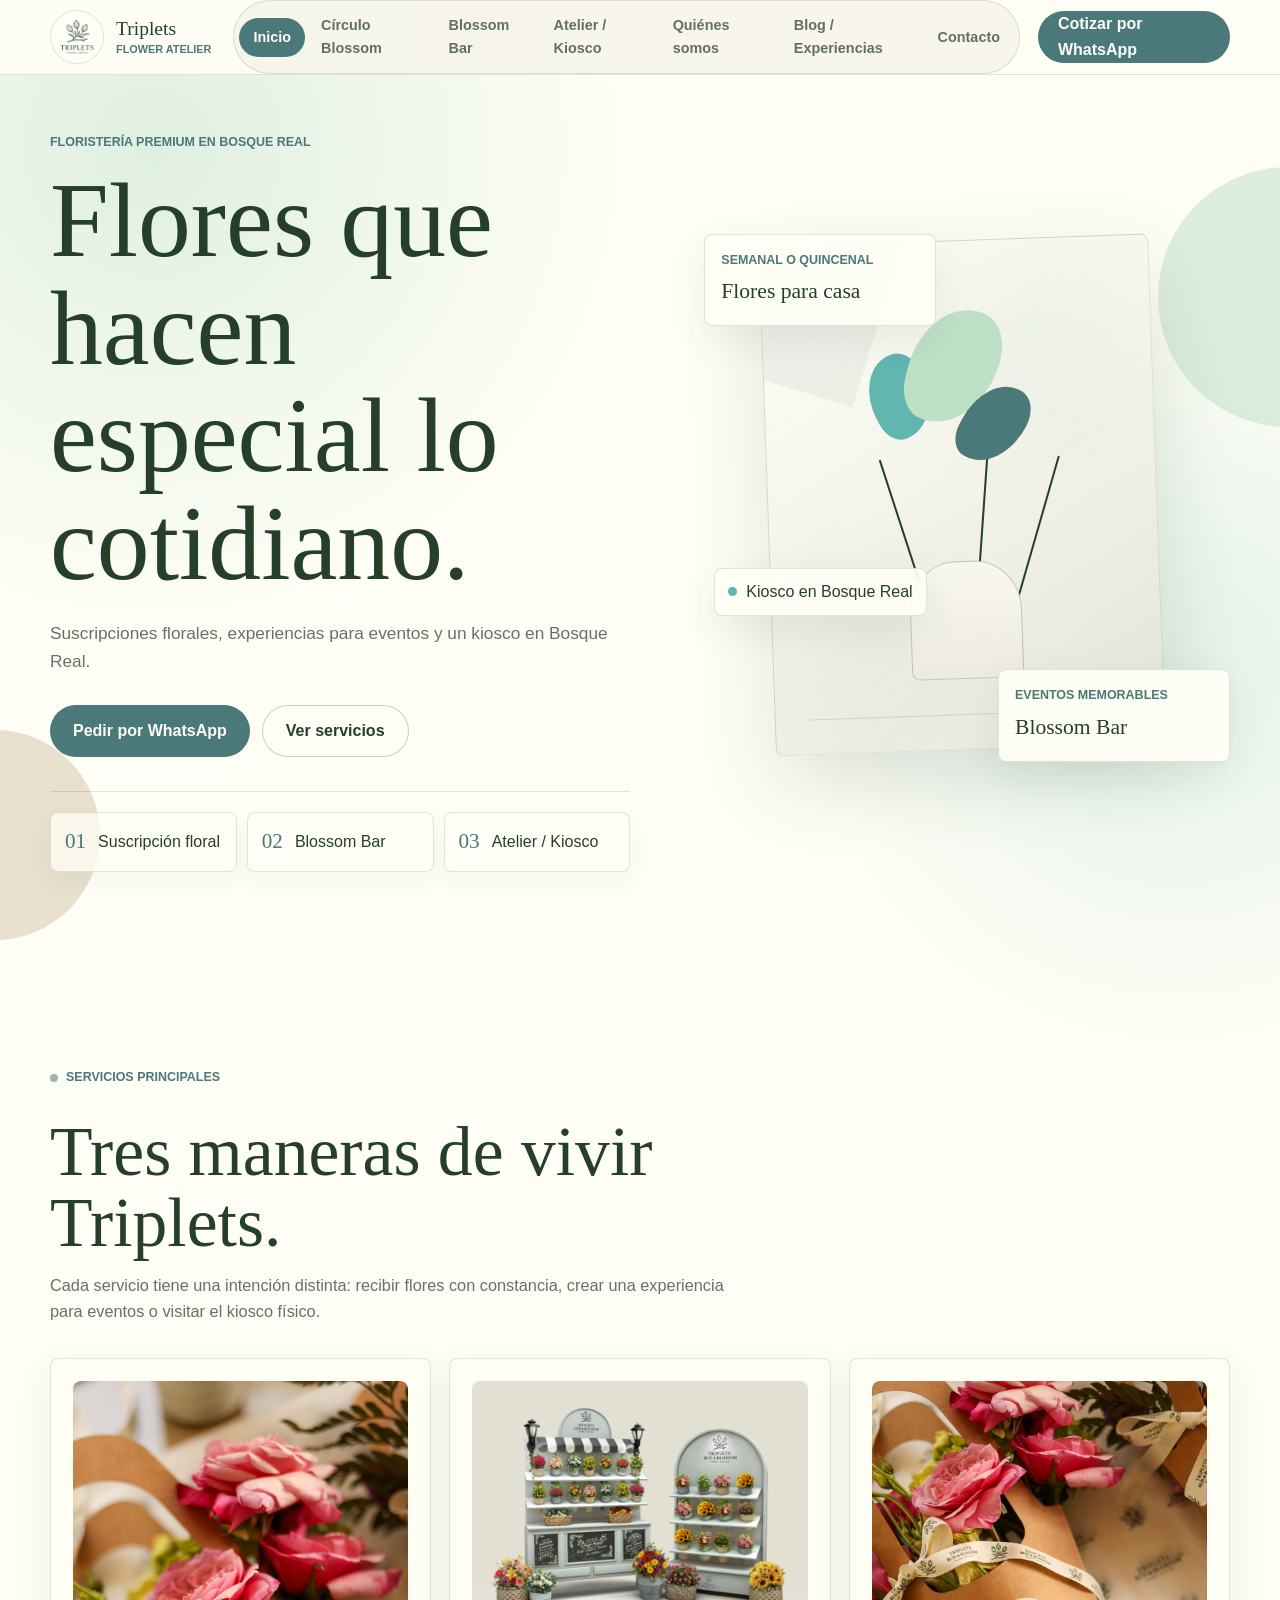
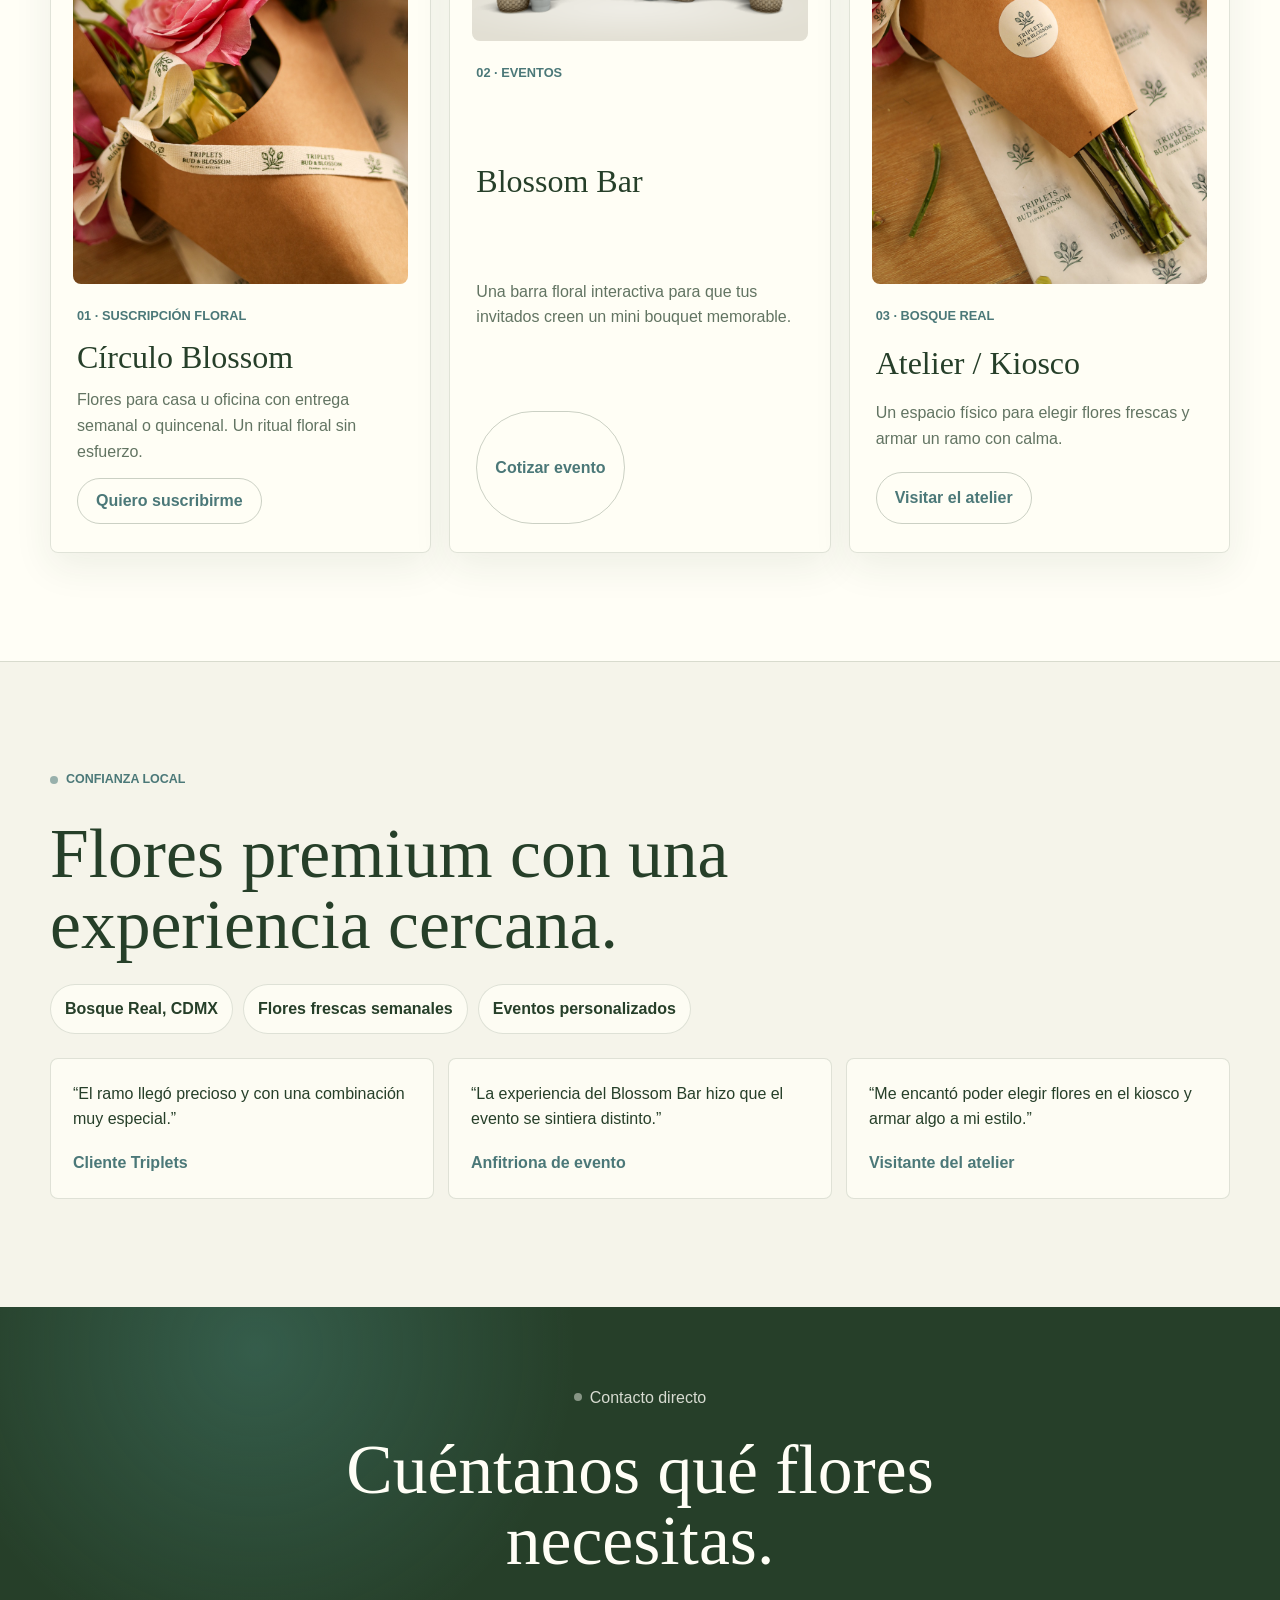
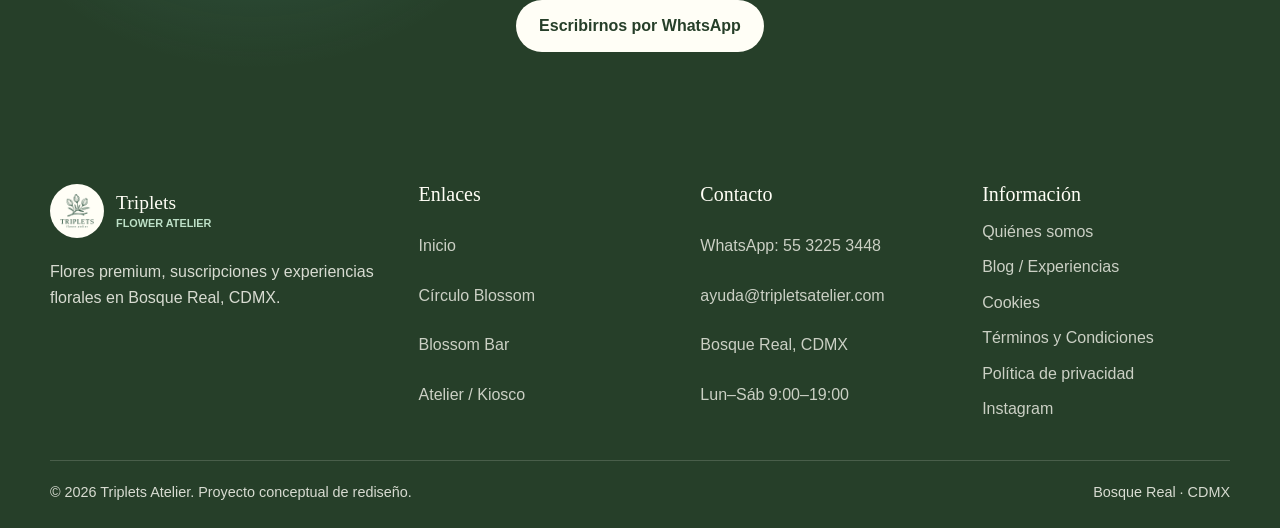
==== index.html @ 63d25a5e "feature/ navbar y servicios" ====
<!DOCTYPE html>
<html lang="es-MX">
<head>
  <meta charset="UTF-8" />
  <meta name="viewport" content="width=device-width, initial-scale=1.0" />
  <meta name="description" content="Triplets Atelier, florería premium en Bosque Real con suscripciones, eventos y kiosco floral." />
  <title>Triplets Atelier | Flores premium en Bosque Real</title>

  <link rel="stylesheet" href="css/styles.css" />
</head>
<body>
  <header class="site-header" data-header>
    <nav class="navbar container" aria-label="Navegación principal">
      <a href="./index.html#inicio" class="brand" aria-label="Inicio Triplets Atelier">
        <span class="brand-logo-wrap">
          <img src="images/LOGO-D.png" alt="Triplets Atelier" class="brand-logo" />
        </span>
        <span class="brand-copy">
          <strong>Triplets</strong>
          <span>Flower Atelier</span>
        </span>
      </a>

      <button class="menu-toggle" id="menuToggle" type="button" aria-label="Abrir menú" aria-expanded="false" aria-controls="navPanel">
        <span></span>
        <span></span>
      </button>

      <div class="nav-panel" id="navPanel">
        <ul class="nav-links">
          <li><a class="active" aria-current="page" href="./index.html#inicio">Inicio</a></li>
          <li><a href="./circulo-blossom.html">Círculo Blossom</a></li>
          <li><a href="./blossom-bar.html">Blossom Bar</a></li>
          <li><a href="./atelier-kiosco.html">Atelier / Kiosco</a></li>
          <li><a href="./quienes-somos.html">Quiénes somos</a></li>
          <li><a href="./blog.html">Blog / Experiencias</a></li>
          <li><a href="./index.html#contacto">Contacto</a></li>
        </ul>

        <a class="nav-cta" href="https://wa.me/525532253448" target="_blank" rel="noopener">
          Cotizar por WhatsApp
        </a>
      </div>
    </nav>
  </header>

  <main id="inicio">
    <section class="hero" aria-labelledby="hero-title">
      <div class="container hero-grid">
        <div class="hero-copy">
          <p class="eyebrow">Floristería premium en Bosque Real</p>
          <h1 id="hero-title">Flores que hacen especial lo cotidiano.</h1>
          <p class="hero-text">
            Suscripciones florales, experiencias para eventos y un kiosco en Bosque Real.
          </p>

          <div class="hero-actions" aria-label="Acciones principales">
            <a href="https://wa.me/525532253448?text=Hola%20Triplets%2C%20quiero%20cotizar" class="btn btn-primary" target="_blank" rel="noopener">
              Pedir por WhatsApp
            </a>
            <a href="#servicios" class="btn btn-secondary">Ver servicios</a>
          </div>

          <div class="hero-summary" aria-label="Servicios destacados">
            <a href="./circulo-blossom.html">
              <span>01</span>
              Suscripción floral
            </a>
            <a href="./blossom-bar.html">
              <span>02</span>
              Blossom Bar
            </a>
            <a href="./atelier-kiosco.html">
              <span>03</span>
              Atelier / Kiosco
            </a>
          </div>
        </div>

        <div class="hero-visual" aria-label="Composición visual floral conceptual">
          <div class="hero-frame hero-frame-large">
            <span class="stem stem-one"></span>
            <span class="stem stem-two"></span>
            <span class="stem stem-three"></span>
            <span class="petal petal-one"></span>
            <span class="petal petal-two"></span>
            <span class="petal petal-three"></span>
            <span class="vase"></span>
          </div>

          <div class="hero-note hero-note-top">
            <span>Semanal o quincenal</span>
            <strong>Flores para casa</strong>
          </div>

          <div class="hero-note hero-note-bottom">
            <span>Eventos memorables</span>
            <strong>Blossom Bar</strong>
          </div>

          <div class="hero-badge">
            <span></span>
            Kiosco en Bosque Real
          </div>
        </div>
      </div>
    </section>

    <section class="section services index-services" id="servicios" aria-labelledby="services-title">
      <div class="container">
        <div class="section-heading">
          <p class="eyebrow section-label">Servicios principales</p>
          <h2 id="services-title">Tres maneras de vivir Triplets.</h2>
          <p>
            Cada servicio tiene una intención distinta: recibir flores con constancia, crear una experiencia para eventos o visitar el kiosco físico.
          </p>
        </div>

        <div class="service-grid">
          <article class="service-card service-detail-card">
            <div class="service-image with-photo" aria-hidden="true">
              <img src="images/WhatsApp-Image-2026-02-18-at-10.07.24-AM.jpeg" alt="" />
            </div>
            <div class="service-body">
              <span class="service-kicker">01 · Suscripción floral</span>
              <h3>Círculo Blossom</h3>
              <p>
                Flores para casa u oficina con entrega semanal o quincenal. Un ritual floral sin esfuerzo.
              </p>
              <a class="service-action" href="./circulo-blossom.html">Quiero suscribirme</a>
            </div>
          </article>

          <article class="service-card service-detail-card">
            <div class="service-image with-photo" aria-hidden="true">
              <img src="images/flower-bar.png" alt="" />
            </div>
            <div class="service-body">
              <span class="service-kicker">02 · Eventos</span>
              <h3>Blossom Bar</h3>
              <p>
                Una barra floral interactiva para que tus invitados creen un mini bouquet memorable.
              </p>
              <a class="service-action" href="./blossom-bar.html">Cotizar evento</a>
            </div>
          </article>

          <article class="service-card service-detail-card">
            <div class="service-image with-photo" aria-hidden="true">
              <img src="images/conos-20.jpg.jpeg" alt="" />
            </div>
            <div class="service-body">
              <span class="service-kicker">03 · Bosque Real</span>
              <h3>Atelier / Kiosco</h3>
              <p>
                Un espacio físico para elegir flores frescas y armar un ramo con calma.
              </p>
              <a class="service-action" href="./atelier-kiosco.html">Visitar el atelier</a>
            </div>
          </article>
        </div>
      </div>
    </section>

    <section class="section trust-block" aria-labelledby="trust-title">
      <div class="container">
        <div class="section-heading compact-heading">
          <p class="eyebrow section-label">Confianza local</p>
          <h2 id="trust-title">Flores premium con una experiencia cercana.</h2>
        </div>

        <div class="trust-pills chips" aria-label="Datos destacados">
          <span>Bosque Real, CDMX</span>
          <span>Flores frescas semanales</span>
          <span>Eventos personalizados</span>
        </div>

        <div class="testimonial-grid">
          <blockquote>
            “El ramo llegó precioso y con una combinación muy especial.”
            <cite>Cliente Triplets</cite>
          </blockquote>
          <blockquote>
            “La experiencia del Blossom Bar hizo que el evento se sintiera distinto.”
            <cite>Anfitriona de evento</cite>
          </blockquote>
          <blockquote>
            “Me encantó poder elegir flores en el kiosco y armar algo a mi estilo.”
            <cite>Visitante del atelier</cite>
          </blockquote>
        </div>
      </div>
    </section>

    <section class="final-cta" id="contacto" aria-labelledby="contact-title">
      <div class="container final-cta-inner">
        <p class="section-label inverse">Contacto directo</p>
        <h2 id="contact-title">Cuéntanos qué flores necesitas.</h2>
        <a class="btn btn-light" href="https://wa.me/525532253448" target="_blank" rel="noopener">
          Escribirnos por WhatsApp
        </a>
      </div>
    </section>
  </main>

  <footer class="site-footer">
    <div class="container footer-grid">
      <div class="footer-brand">
        <a href="./index.html#inicio" class="brand footer-logo" aria-label="Inicio Triplets Atelier">
          <span class="brand-logo-wrap">
            <img src="images/LOGO-D.png" alt="Triplets Atelier" class="brand-logo" />
          </span>
          <span class="brand-copy">
            <strong>Triplets</strong>
            <span>Flower Atelier</span>
          </span>
        </a>
        <p>Flores premium, suscripciones y experiencias florales en Bosque Real, CDMX.</p>
      </div>

      <div class="footer-column">
        <h3>Enlaces</h3>
        <a href="./index.html#inicio">Inicio</a>
        <a href="./circulo-blossom.html">Círculo Blossom</a>
        <a href="./blossom-bar.html">Blossom Bar</a>
        <a href="./atelier-kiosco.html">Atelier / Kiosco</a>
      </div>

      <div class="footer-column">
        <h3>Contacto</h3>
        <a href="https://wa.me/525532253448" target="_blank" rel="noopener">WhatsApp: 55 3225 3448</a>
        <a href="mailto:ayuda@tripletsatelier.com">ayuda@tripletsatelier.com</a>
        <span>Bosque Real, CDMX</span>
        <span>Lun–Sáb 9:00–19:00</span>
      </div>

      <div class="footer-column">
        <h3>Información</h3>
        <a href="./quienes-somos.html">Quiénes somos</a>
        <a href="./blog.html">Blog / Experiencias</a>
        <a href="#">Cookies</a>
        <a href="#">Términos y Condiciones</a>
        <a href="#">Política de privacidad</a>
        <a href="https://www.instagram.com/triplets___flowers/" target="_blank" rel="noopener">Instagram</a>
      </div>
    </div>

    <div class="container footer-bottom">
      <p>© 2026 Triplets Atelier. Proyecto conceptual de rediseño.</p>
      <p>Bosque Real · CDMX</p>
    </div>
  </footer>

  <script src="js/main.js"></script>
</body>
</html>
---- css/styles.css ----
/* ================================
   Triplets Atelier Redesign
   Home + brand palette
   ================================ */

:root {
  --color-deep-teal: #4b7878;
  --color-cream: #fffef6;
  --color-mint: #61b6b0;
  --color-forest: #263f29;
  --color-stone: #e2dfd3;
  --color-pale-green: #bde0c7;
  --color-sand: #dfd5bd;

  --color-white-soft: rgba(255, 254, 246, 0.88);
  --color-text-muted: rgba(38, 63, 41, 0.72);
  --color-border: rgba(38, 63, 41, 0.14);
  --color-border-strong: rgba(38, 63, 41, 0.24);

  --font-title: Georgia, "Times New Roman", serif;
  --font-body: Arial, Helvetica, sans-serif;

  --radius-card: 8px;
  --radius-soft: 26px;
  --shadow-small: 0 14px 38px rgba(38, 63, 41, 0.08);
  --shadow-large: 0 28px 80px rgba(38, 63, 41, 0.14);

  --container: 1180px;
  --section-padding: 82px 0;
  --header-height: 74px;
}

* {
  box-sizing: border-box;
  margin: 0;
  padding: 0;
}

html {
  scroll-behavior: smooth;
}

body {
  background:
    radial-gradient(circle at 12% 4%, rgba(189, 224, 199, 0.48), transparent 30rem),
    radial-gradient(circle at 92% 18%, rgba(97, 182, 176, 0.18), transparent 24rem),
    var(--color-cream);
  color: var(--color-forest);
  font-family: var(--font-body);
  line-height: 1.6;
  min-width: 320px;
}

body.nav-open {
  overflow: hidden;
}

a {
  color: inherit;
  text-decoration: none;
}

button,
input,
select,
textarea {
  font: inherit;
}

.container {
  margin: 0 auto;
  width: min(100% - 32px, var(--container));
}

.section {
  padding: var(--section-padding);
}

.eyebrow {
  color: var(--color-deep-teal);
  font-size: 0.78rem;
  font-weight: 800;
  margin-bottom: 14px;
  text-transform: uppercase;
}

h1,
h2,
h3 {
  color: var(--color-forest);
  font-family: var(--font-title);
  font-weight: 500;
  line-height: 1.02;
}

h1 {
  font-size: clamp(3rem, 11vw, 6.45rem);
  max-width: 820px;
}

h2 {
  font-size: clamp(2.1rem, 7vw, 4.35rem);
  max-width: 850px;
}

h3 {
  font-size: clamp(1.45rem, 4.6vw, 2rem);
}

/* Header */

.site-header {
  background: rgba(255, 254, 246, 0.9);
  border-bottom: 1px solid var(--color-border);
  backdrop-filter: blur(18px);
  position: sticky;
  top: 0;
  z-index: 40;
}

.site-header.is-scrolled {
  box-shadow: 0 12px 30px rgba(38, 63, 41, 0.08);
}

.navbar {
  align-items: center;
  display: grid;
  gap: 12px;
  grid-template-columns: 1fr auto auto;
  min-height: var(--header-height);
  position: relative;
}

.brand {
  align-items: center;
  display: inline-flex;
  gap: 12px;
  min-width: 0;
  position: relative;
  z-index: 45;
}

.brand-mark {
  align-items: center;
  background: var(--color-forest);
  border-radius: 50%;
  color: var(--color-cream);
  display: inline-flex;
  flex: 0 0 auto;
  font-family: var(--font-title);
  font-size: 0.88rem;
  height: 42px;
  justify-content: center;
  width: 42px;
}

.brand-copy {
  display: grid;
  line-height: 1;
}

.brand-copy strong {
  font-family: var(--font-title);
  font-size: 1.22rem;
  font-weight: 500;
}

.brand-copy span {
  color: var(--color-deep-teal);
  font-size: 0.68rem;
  font-weight: 800;
  margin-top: 5px;
  text-transform: uppercase;
}

.nav-location {
  background: rgba(226, 223, 211, 0.45);
  border: 1px solid var(--color-border);
  border-radius: 999px;
  color: var(--color-forest);
  display: none;
  font-size: 0.84rem;
  font-weight: 800;
  padding: 8px 12px;
}

.menu-toggle {
  align-items: center;
  background: var(--color-cream);
  border: 1px solid var(--color-border-strong);
  border-radius: 999px;
  cursor: pointer;
  display: inline-flex;
  flex-direction: column;
  gap: 5px;
  height: 42px;
  justify-content: center;
  position: relative;
  width: 42px;
  z-index: 45;
}

.menu-toggle span {
  background: var(--color-forest);
  display: block;
  height: 2px;
  transition: transform 180ms ease;
  width: 17px;
}

.menu-toggle[aria-expanded="true"] span:first-child {
  transform: translateY(3.5px) rotate(45deg);
}

.menu-toggle[aria-expanded="true"] span:last-child {
  transform: translateY(-3.5px) rotate(-45deg);
}

.nav-panel {
  background: rgba(255, 254, 246, 0.98);
  border: 1px solid var(--color-border);
  box-shadow: var(--shadow-large);
  display: grid;
  gap: 18px;
  left: 16px;
  opacity: 0;
  padding: 24px;
  pointer-events: none;
  position: fixed;
  right: 16px;
  top: calc(var(--header-height) + 12px);
  transform: translateY(-10px);
  transition: opacity 180ms ease, transform 180ms ease;
}

.nav-panel.is-open {
  opacity: 1;
  pointer-events: auto;
  transform: translateY(0);
}

.nav-links {
  display: grid;
  gap: 4px;
  list-style: none;
}

.nav-links a,
.nav-dropdown-toggle {
  border-radius: var(--radius-card);
  background: transparent;
  border: 0;
  color: var(--color-text-muted);
  display: block;
  cursor: pointer;
  font-weight: 800;
  padding: 11px 0;
  text-align: left;
  transition: background 180ms ease, color 180ms ease, padding 180ms ease;
  width: 100%;
}

.nav-links a:hover,
.nav-dropdown-toggle:hover,
.has-dropdown.is-dropdown-open .nav-dropdown-toggle {
  background: rgba(189, 224, 199, 0.4);
  color: var(--color-forest);
  padding-left: 10px;
}

.has-dropdown {
  position: relative;
}

.dropdown-menu {
  display: grid;
  gap: 4px;
  list-style: none;
  max-height: 0;
  overflow: hidden;
  padding-left: 12px;
  transition: max-height 180ms ease, margin 180ms ease;
  visibility: hidden;
}

.has-dropdown.is-dropdown-open .dropdown-menu {
  margin-top: 6px;
  max-height: 240px;
  visibility: visible;
}

.dropdown-menu a {
  font-size: 0.94rem;
  padding: 9px 0 9px 12px;
}

.nav-cta {
  align-items: center;
  background: var(--color-deep-teal);
  border-radius: 999px;
  color: var(--color-cream);
  display: inline-flex;
  font-weight: 800;
  justify-content: center;
  min-height: 46px;
  padding: 0 20px;
  transition: background 180ms ease, transform 180ms ease;
}

.nav-cta:hover {
  background: var(--color-forest);
  transform: translateY(-1px);
}

/* Buttons */

.btn {
  align-items: center;
  border-radius: 999px;
  display: inline-flex;
  font-weight: 800;
  justify-content: center;
  min-height: 52px;
  padding: 0 23px;
  transition: background 180ms ease, border-color 180ms ease, color 180ms ease, transform 180ms ease;
}

.btn:hover {
  transform: translateY(-2px);
}

.btn-primary {
  background: var(--color-deep-teal);
  color: var(--color-cream);
}

.btn-primary:hover {
  background: var(--color-forest);
}

.btn-secondary {
  background: rgba(255, 254, 246, 0.68);
  border: 1px solid var(--color-border-strong);
  color: var(--color-forest);
}

.btn-secondary:hover {
  border-color: var(--color-deep-teal);
}

.btn-light {
  background: var(--color-cream);
  color: var(--color-forest);
}

.btn-light:hover {
  background: var(--color-pale-green);
}

/* Hero */

.hero {
  min-height: calc(100vh - var(--header-height));
  overflow: hidden;
  padding: 42px 0 66px;
  position: relative;
}

.hero::before,
.hero::after {
  border-radius: 50%;
  content: "";
  pointer-events: none;
  position: absolute;
  z-index: -1;
}

.hero::before {
  background: rgba(189, 224, 199, 0.5);
  height: 260px;
  right: -138px;
  top: 92px;
  width: 260px;
}

.hero::after {
  background: rgba(223, 213, 189, 0.7);
  bottom: 20px;
  height: 210px;
  left: -110px;
  width: 210px;
}

.hero-grid {
  align-items: center;
  display: grid;
  gap: 42px;
}

.hero-copy {
  max-width: 820px;
}

.hero-text {
  color: var(--color-text-muted);
  font-size: 1.08rem;
  margin-top: 22px;
  max-width: 650px;
}

.hero-actions {
  display: flex;
  flex-wrap: wrap;
  gap: 12px;
  margin-top: 30px;
}

.hero-summary {
  border-top: 1px solid var(--color-border);
  display: grid;
  gap: 10px;
  margin-top: 34px;
  padding-top: 20px;
}

.hero-summary a {
  align-items: center;
  background: rgba(255, 254, 246, 0.74);
  border: 1px solid var(--color-border);
  border-radius: var(--radius-card);
  box-shadow: 0 10px 24px rgba(38, 63, 41, 0.04);
  color: var(--color-forest);
  display: flex;
  gap: 12px;
  min-height: 58px;
  padding: 12px 14px;
  transition: border-color 180ms ease, transform 180ms ease;
}

.hero-summary a:hover {
  border-color: var(--color-deep-teal);
  transform: translateY(-2px);
}

.hero-summary span {
  color: var(--color-deep-teal);
  font-family: var(--font-title);
  font-size: 1.32rem;
}

.hero-visual {
  min-height: 520px;
  position: relative;
}

.hero-frame {
  background:
    linear-gradient(150deg, rgba(255, 254, 246, 0.85), rgba(226, 223, 211, 0.72)),
    radial-gradient(circle at 68% 18%, rgba(97, 182, 176, 0.38), transparent 34%),
    radial-gradient(circle at 24% 78%, rgba(189, 224, 199, 0.64), transparent 30%);
  border: 1px solid var(--color-border);
  border-radius: var(--radius-card);
  box-shadow: var(--shadow-large);
  height: 430px;
  left: 50%;
  overflow: hidden;
  position: absolute;
  top: 36px;
  transform: translateX(-50%) rotate(-2deg);
  width: min(82vw, 330px);
}

.hero-frame::before {
  background: rgba(75, 120, 120, 0.08);
  content: "";
  height: 180px;
  left: -58px;
  position: absolute;
  top: -42px;
  transform: rotate(19deg);
  width: 180px;
}

.hero-frame::after {
  background: var(--color-border);
  bottom: 34px;
  content: "";
  height: 1px;
  left: 34px;
  position: absolute;
  right: 34px;
}

.stem {
  background: var(--color-forest);
  bottom: 86px;
  height: 214px;
  position: absolute;
  transform-origin: bottom;
  width: 2px;
}

.stem-one {
  left: 44%;
  transform: rotate(-16deg);
}

.stem-two {
  left: 51%;
  transform: rotate(6deg);
}

.stem-three {
  left: 58%;
  transform: rotate(18deg);
}

.petal {
  border-radius: 64% 36% 68% 32%;
  position: absolute;
}

.petal-one {
  background: var(--color-mint);
  height: 82px;
  left: 104px;
  top: 112px;
  transform: rotate(-26deg);
  width: 62px;
}

.petal-two {
  background: var(--color-pale-green);
  height: 118px;
  left: 146px;
  top: 66px;
  transform: rotate(16deg);
  width: 88px;
}

.petal-three {
  background: var(--color-deep-teal);
  height: 84px;
  left: 198px;
  top: 142px;
  transform: rotate(30deg);
  width: 60px;
}

.vase {
  background:
    linear-gradient(180deg, rgba(255, 254, 246, 0.78), rgba(255, 254, 246, 0.38)),
    var(--color-stone);
  border: 1px solid var(--color-border-strong);
  border-radius: 42% 42% 8px 8px;
  bottom: 70px;
  height: 118px;
  left: 50%;
  position: absolute;
  transform: translateX(-50%);
  width: 112px;
}

.hero-note,
.hero-badge {
  background: rgba(255, 254, 246, 0.93);
  border: 1px solid var(--color-border);
  border-radius: var(--radius-card);
  box-shadow: var(--shadow-small);
  position: absolute;
}

.hero-note {
  display: grid;
  gap: 4px;
  padding: 16px;
  width: min(74vw, 232px);
}

.hero-note span {
  color: var(--color-deep-teal);
  font-size: 0.78rem;
  font-weight: 800;
  text-transform: uppercase;
}

.hero-note strong {
  color: var(--color-forest);
  font-family: var(--font-title);
  font-size: 1.35rem;
  font-weight: 500;
}

.hero-note-top {
  left: 0;
  top: 0;
}

.hero-note-bottom {
  bottom: 22px;
  right: 2px;
}

.hero-badge {
  align-items: center;
  bottom: 142px;
  display: inline-flex;
  gap: 9px;
  left: 18px;
  padding: 10px 13px;
}

.hero-badge span {
  background: var(--color-mint);
  border-radius: 50%;
  height: 9px;
  width: 9px;
}

/* Shared sections */

.section-heading {
  display: grid;
  gap: 14px;
  margin-bottom: 34px;
  max-width: 840px;
}

.section-heading p:not(.eyebrow),
.atelier-copy p,
.experiences-copy p,
.contact-copy p {
  color: var(--color-text-muted);
  font-size: 1.02rem;
  max-width: 680px;
}

/* Services */

.service-grid {
  display: grid;
  gap: 18px;
}

.service-card {
  background: rgba(255, 254, 246, 0.82);
  border: 1px solid var(--color-border);
  border-radius: var(--radius-card);
  box-shadow: var(--shadow-small);
  display: grid;
  overflow: hidden;
  padding: 16px;
  transition: border-color 180ms ease, box-shadow 180ms ease, transform 180ms ease;
}

.service-card:hover {
  border-color: rgba(75, 120, 120, 0.44);
  box-shadow: var(--shadow-large);
  transform: translateY(-4px);
}

.service-image {
  background: var(--color-stone);
  border-radius: var(--radius-card);
  min-height: 210px;
  overflow: hidden;
  position: relative;
}

.service-image::before {
  border: 1px solid rgba(255, 254, 246, 0.58);
  border-radius: 50%;
  content: "";
  height: 160px;
  position: absolute;
  right: -44px;
  top: -48px;
  width: 160px;
}

.service-image::after {
  background: rgba(38, 63, 41, 0.12);
  bottom: 28px;
  content: "";
  height: 1px;
  left: 28px;
  position: absolute;
  right: 28px;
}

.service-image span {
  border-radius: 50%;
  position: absolute;
}

.service-image-subscription {
  background:
    linear-gradient(135deg, rgba(189, 224, 199, 0.86), rgba(255, 254, 246, 0.28)),
    var(--color-pale-green);
}

.service-image-subscription span:nth-child(1) {
  background: var(--color-deep-teal);
  height: 94px;
  left: 34px;
  top: 42px;
  width: 94px;
}

.service-image-subscription span:nth-child(2) {
  background: var(--color-mint);
  height: 66px;
  left: 110px;
  top: 92px;
  width: 66px;
}

.service-image-subscription span:nth-child(3) {
  background: rgba(255, 254, 246, 0.78);
  border-radius: 44% 44% 8px 8px;
  height: 126px;
  right: 38px;
  top: 42px;
  width: 86px;
}

.service-image-event {
  background:
    linear-gradient(145deg, rgba(75, 120, 120, 0.92), rgba(97, 182, 176, 0.52)),
    var(--color-deep-teal);
}

.service-image-event span:nth-child(1) {
  background: var(--color-pale-green);
  height: 82px;
  left: 30px;
  top: 40px;
  width: 82px;
}

.service-image-event span:nth-child(2) {
  background: rgba(255, 254, 246, 0.76);
  height: 48px;
  left: 122px;
  top: 80px;
  width: 48px;
}

.service-image-event span:nth-child(3) {
  background: var(--color-sand);
  height: 104px;
  right: 38px;
  top: 58px;
  width: 104px;
}

.service-image-atelier {
  background:
    linear-gradient(135deg, rgba(223, 213, 189, 0.9), rgba(226, 223, 211, 0.66)),
    var(--color-sand);
}

.service-image-atelier span:nth-child(1) {
  background: rgba(255, 254, 246, 0.78);
  border-radius: 44% 44% 8px 8px;
  height: 100px;
  left: 34px;
  top: 46px;
  width: 68px;
}

.service-image-atelier span:nth-child(2) {
  background: var(--color-deep-teal);
  height: 96px;
  left: 114px;
  top: 72px;
  width: 96px;
}

.service-image-atelier span:nth-child(3) {
  background: var(--color-mint);
  height: 58px;
  right: 34px;
  top: 44px;
  width: 58px;
}

.service-body {
  display: grid;
  gap: 14px;
  padding: 22px 4px 6px;
}

.service-kicker {
  color: var(--color-deep-teal);
  font-size: 0.8rem;
  font-weight: 800;
  text-transform: uppercase;
}

.service-body p {
  color: var(--color-text-muted);
}

.service-body a {
  color: var(--color-deep-teal);
  font-weight: 900;
}

.service-action {
  align-items: center;
  border: 1px solid var(--color-border-strong);
  border-radius: 999px;
  display: inline-flex;
  justify-content: center;
  min-height: 46px;
  padding: 0 18px;
  width: fit-content;
}

.service-action:hover {
  background: var(--color-deep-teal);
  color: var(--color-cream);
}

/* Trust + final CTA */

.trust-block {
  background: rgba(226, 223, 211, 0.36);
  border-top: 1px solid var(--color-border);
}

.compact-heading {
  margin-bottom: 24px;
}

.trust-pills {
  display: flex;
  flex-wrap: wrap;
  gap: 10px;
  margin-bottom: 24px;
}

.trust-pills span {
  background: rgba(255, 254, 246, 0.82);
  border: 1px solid var(--color-border);
  border-radius: 999px;
  color: var(--color-forest);
  font-weight: 800;
  padding: 10px 14px;
}

.testimonial-grid {
  display: grid;
  gap: 14px;
}

.testimonial-grid blockquote {
  background: rgba(255, 254, 246, 0.8);
  border: 1px solid var(--color-border);
  border-radius: var(--radius-card);
  color: var(--color-forest);
  display: grid;
  gap: 18px;
  margin: 0;
  padding: 22px;
}

.testimonial-grid cite {
  color: var(--color-deep-teal);
  font-style: normal;
  font-weight: 900;
}

.final-cta {
  background:
    radial-gradient(circle at 20% 10%, rgba(97, 182, 176, 0.25), transparent 20rem),
    var(--color-forest);
  color: var(--color-cream);
  padding: 78px 0;
  text-align: center;
}

.final-cta h2 {
  color: var(--color-cream);
}

.final-cta-inner {
  align-items: center;
  display: grid;
  gap: 24px;
  justify-items: center;
}

/* How it works */

.how-it-works {
  background: rgba(226, 223, 211, 0.38);
  border-bottom: 1px solid var(--color-border);
  border-top: 1px solid var(--color-border);
}

.process-grid {
  display: grid;
  gap: 34px;
}

.process-steps {
  display: grid;
  gap: 14px;
}

.process-step {
  background: rgba(255, 254, 246, 0.74);
  border: 1px solid var(--color-border);
  border-radius: var(--radius-card);
  padding: 20px;
}

.process-step span {
  color: var(--color-deep-teal);
  display: block;
  font-family: var(--font-title);
  font-size: 1.35rem;
  margin-bottom: 18px;
}

.process-step h3 {
  font-size: 1.45rem;
}

.process-step p {
  color: var(--color-text-muted);
  margin-top: 8px;
}

/* Atelier */

.atelier-grid,
.experiences-grid,
.contact-grid {
  display: grid;
  gap: 32px;
}

.atelier-visual {
  background:
    linear-gradient(145deg, rgba(38, 63, 41, 0.96), rgba(75, 120, 120, 0.82)),
    var(--color-forest);
  border-radius: var(--radius-card);
  box-shadow: var(--shadow-large);
  min-height: 310px;
  overflow: hidden;
  position: relative;
}

.atelier-visual::before,
.atelier-visual::after {
  background: rgba(255, 254, 246, 0.14);
  content: "";
  position: absolute;
}

.atelier-visual::before {
  height: 140%;
  left: 24%;
  top: -20%;
  transform: rotate(18deg);
  width: 1px;
}

.atelier-visual::after {
  bottom: 34px;
  height: 1px;
  left: 34px;
  right: 34px;
}

.atelier-shape {
  border-radius: 50%;
  position: absolute;
}

.atelier-shape-one {
  background: var(--color-pale-green);
  height: 150px;
  left: 38px;
  top: 48px;
  width: 150px;
}

.atelier-shape-two {
  background: rgba(255, 254, 246, 0.82);
  bottom: 42px;
  height: 94px;
  right: 44px;
  width: 94px;
}

.atelier-line {
  background: var(--color-mint);
  border-radius: 999px;
  bottom: 98px;
  display: block;
  height: 10px;
  left: 42px;
  position: absolute;
  width: 44%;
}

.atelier-copy,
.experiences-copy,
.contact-copy {
  display: grid;
  gap: 16px;
}

.atelier-meta {
  display: flex;
  flex-wrap: wrap;
  gap: 10px;
  margin-top: 8px;
}

.atelier-meta span {
  background: rgba(226, 223, 211, 0.46);
  border: 1px solid var(--color-border);
  border-radius: 999px;
  color: var(--color-forest);
  font-size: 0.9rem;
  font-weight: 800;
  padding: 9px 12px;
}

/* Experiences */

.experiences {
  background: linear-gradient(135deg, rgba(189, 224, 199, 0.34), rgba(223, 213, 189, 0.34));
}

.experience-cards {
  display: grid;
  gap: 14px;
}

.experience-cards article {
  background: rgba(255, 254, 246, 0.76);
  border: 1px solid var(--color-border);
  border-radius: var(--radius-card);
  padding: 20px;
}

.experience-cards span {
  color: var(--color-deep-teal);
  display: block;
  font-family: var(--font-title);
  font-size: 1.35rem;
  margin-bottom: 8px;
}

.experience-cards p {
  color: var(--color-text-muted);
}

/* Contact */

.contact {
  padding-top: 52px;
}

.contact-form {
  background: rgba(255, 254, 246, 0.9);
  border: 1px solid var(--color-border);
  border-radius: var(--radius-card);
  box-shadow: var(--shadow-small);
  display: grid;
  gap: 12px;
  padding: 20px;
}

.contact-form label {
  color: var(--color-forest);
  font-weight: 900;
}

.contact-form input,
.contact-form select,
.contact-form textarea {
  background: var(--color-cream);
  border: 1px solid var(--color-border);
  border-radius: var(--radius-card);
  color: var(--color-forest);
  padding: 14px 15px;
  width: 100%;
}

.contact-form input:focus,
.contact-form select:focus,
.contact-form textarea:focus {
  border-color: var(--color-deep-teal);
  outline: 3px solid rgba(97, 182, 176, 0.24);
}

.contact-form textarea {
  resize: vertical;
}

/* Service pages */

.service-page .page-hero {
  overflow: hidden;
  padding: 62px 0 80px;
}

.page-hero-grid {
  align-items: center;
  display: grid;
  gap: 34px;
}

.page-hero-copy {
  display: grid;
  gap: 22px;
  max-width: 720px;
}

.page-visual-card {
  background: rgba(255, 254, 246, 0.76);
  border: 1px solid var(--color-border);
  border-radius: var(--radius-card);
  box-shadow: var(--shadow-large);
  padding: 16px;
}

.service-hero-visual {
  min-height: 340px;
}

.split-section,
.location-grid {
  display: grid;
  gap: 28px;
}

.content-panel,
.location-card,
.option-card {
  background: rgba(255, 254, 246, 0.8);
  border: 1px solid var(--color-border);
  border-radius: var(--radius-card);
  box-shadow: var(--shadow-small);
  padding: 22px;
}

.content-panel p,
.location-card p,
.option-card p {
  color: var(--color-text-muted);
}

.feature-list {
  color: var(--color-forest);
  display: grid;
  gap: 12px;
  list-style: none;
  margin-top: 18px;
}

.feature-list li {
  align-items: center;
  display: flex;
  gap: 10px;
}

.feature-list li::before {
  background: var(--color-mint);
  border-radius: 50%;
  content: "";
  flex: 0 0 auto;
  height: 9px;
  width: 9px;
}

.feature-list-large {
  margin-top: 0;
}

.option-grid {
  display: grid;
  gap: 16px;
}

.option-card {
  display: grid;
  gap: 12px;
}

.option-card span {
  color: var(--color-deep-teal);
  font-family: var(--font-title);
  font-size: 1.36rem;
}

.option-card strong {
  color: var(--color-forest);
}

.location-card {
  display: grid;
  gap: 16px;
}

.location-card .btn {
  width: fit-content;
}

/* Footer */

.site-footer {
  background: var(--color-forest);
  color: rgba(255, 254, 246, 0.82);
  padding: 54px 0 24px;
}

.footer-grid {
  display: grid;
  gap: 34px;
}

.footer-logo .brand-mark {
  background: var(--color-cream);
  color: var(--color-forest);
}

.footer-logo .brand-copy strong,
.footer-column h3 {
  color: var(--color-cream);
}

.footer-logo .brand-copy span {
  color: var(--color-pale-green);
}

.footer-brand p {
  margin-top: 18px;
  max-width: 340px;
}

.footer-column {
  display: grid;
  gap: 10px;
}

.footer-column h3 {
  font-family: var(--font-title);
  font-size: 1.25rem;
  font-weight: 500;
  margin-bottom: 4px;
}

.footer-column a,
.footer-column span {
  color: rgba(255, 254, 246, 0.76);
}

.footer-column a:hover {
  color: var(--color-pale-green);
}

.footer-bottom {
  border-top: 1px solid rgba(255, 254, 246, 0.16);
  display: flex;
  flex-wrap: wrap;
  font-size: 0.9rem;
  gap: 12px;
  justify-content: space-between;
  margin-top: 38px;
  padding-top: 20px;
}

@media (min-width: 700px) {
  .hero-summary {
    grid-template-columns: repeat(3, 1fr);
  }

  .service-grid {
    grid-template-columns: repeat(3, 1fr);
  }

  .service-card {
    grid-template-rows: auto 1fr;
  }

  .contact-form {
    padding: 28px;
  }

  .footer-grid {
    grid-template-columns: 1.35fr repeat(3, 1fr);
  }

  .testimonial-grid,
  .option-grid {
    grid-template-columns: repeat(3, 1fr);
  }

  .two-options {
    grid-template-columns: repeat(2, minmax(0, 1fr));
  }
}

@media (min-width: 980px) {
  :root {
    --section-padding: 108px 0;
  }

  .navbar {
    display: flex;
    gap: 22px;
    justify-content: space-between;
  }

  .menu-toggle {
    display: none;
  }

  .nav-panel {
    align-items: center;
    background: transparent;
    border: 0;
    box-shadow: none;
    display: flex;
    flex: 1;
    gap: 18px;
    justify-content: flex-end;
    opacity: 1;
    padding: 0;
    pointer-events: auto;
    position: static;
    transform: none;
  }

  .nav-links {
    background: rgba(226, 223, 211, 0.28);
    border: 1px solid var(--color-border);
    border-radius: 999px;
    display: flex;
    gap: 2px;
    padding: 5px;
  }

  .nav-links a,
  .nav-dropdown-toggle {
    border-radius: 999px;
    font-size: 0.9rem;
    padding: 8px 12px;
  }

  .nav-links a:hover,
  .nav-dropdown-toggle:hover,
  .has-dropdown.is-dropdown-open .nav-dropdown-toggle {
    padding-left: 12px;
  }

  .dropdown-menu {
    background: rgba(255, 254, 246, 0.98);
    border: 1px solid var(--color-border);
    border-radius: var(--radius-card);
    box-shadow: var(--shadow-large);
    left: 0;
    max-height: none;
    min-width: 220px;
    opacity: 0;
    overflow: visible;
    padding: 8px;
    pointer-events: none;
    position: absolute;
    top: calc(100% + 12px);
    transform: translateY(-6px);
    transition: opacity 180ms ease, transform 180ms ease;
    visibility: hidden;
    z-index: 60;
  }

  .has-dropdown:hover .dropdown-menu,
  .has-dropdown:focus-within .dropdown-menu,
  .has-dropdown.is-dropdown-open .dropdown-menu {
    opacity: 1;
    pointer-events: auto;
    transform: translateY(0);
    visibility: visible;
  }

  .dropdown-menu a {
    border-radius: var(--radius-card);
    padding: 10px 12px;
    white-space: nowrap;
  }

  .dropdown-menu a:hover {
    padding-left: 12px;
  }

  .hero {
    padding: 58px 0 88px;
  }

  .hero-grid {
    grid-template-columns: minmax(0, 1.04fr) minmax(360px, 0.96fr);
    gap: 64px;
  }

  .hero-visual {
    min-height: 610px;
  }

  .hero-frame {
    height: 510px;
    top: 42px;
    width: 390px;
  }

  .hero-note-top {
    left: 10px;
    top: 36px;
  }

  .hero-note-bottom {
    bottom: 46px;
    right: 0;
  }

  .hero-badge {
    bottom: 192px;
    left: 20px;
  }

  .service-card {
    min-height: 560px;
  }

  .service-image {
    min-height: 250px;
  }

  .process-grid,
  .atelier-grid,
  .experiences-grid,
  .contact-grid {
    grid-template-columns: 0.92fr 1.08fr;
  }

  .process-steps {
    grid-template-columns: repeat(3, 1fr);
  }

  .process-step {
    min-height: 250px;
  }

  .atelier-grid {
    grid-template-columns: 0.95fr 1.05fr;
  }

  .atelier-visual {
    min-height: 440px;
  }

  .experience-cards {
    grid-template-columns: repeat(3, 1fr);
  }

  .page-hero-grid,
  .split-section,
  .location-grid {
    grid-template-columns: 0.9fr 1.1fr;
  }

  .service-page .page-hero {
    padding: 88px 0 108px;
  }

  .service-hero-visual {
    min-height: 460px;
  }
}

@media (min-width: 1180px) {
  h1 {
    font-size: 6.6rem;
  }

  .nav-links a {
    padding-inline: 14px;
  }
}

@media (max-width: 420px) {
  .brand-copy strong {
    font-size: 1.08rem;
  }

  .hero-actions .btn {
    width: 100%;
  }

  .hero-visual {
    min-height: 470px;
  }

  .hero-frame {
    height: 390px;
  }

  .hero-note {
    width: min(76vw, 210px);
  }
}

@media (prefers-reduced-motion: reduce) {
  *,
  *::before,
  *::after {
    scroll-behavior: auto !important;
    transition: none !important;
  }
}

/* Premium visual refinement */

.brand-logo-wrap {
  align-items: center;
  background: var(--color-cream);
  border: 1px solid var(--color-border);
  border-radius: 50%;
  display: inline-flex;
  flex: 0 0 auto;
  height: 50px;
  justify-content: center;
  overflow: hidden;
  width: 50px;
}

.brand-logo {
  display: block;
  height: 86%;
  object-fit: contain;
  width: 86%;
}

.footer-logo .brand-logo-wrap {
  background: var(--color-cream);
  border-color: rgba(255, 254, 246, 0.2);
}

.nav-links a.active,
.nav-links a[aria-current="page"] {
  background: var(--color-deep-teal);
  color: var(--color-cream);
  padding-left: 12px;
}

.section-label {
  align-items: center;
  display: inline-flex;
  gap: 8px;
  width: fit-content;
}

.section-label::before {
  background: currentColor;
  border-radius: 999px;
  content: "";
  height: 8px;
  opacity: 0.55;
  width: 8px;
}

.section-label.inverse {
  color: rgba(255, 254, 246, 0.82);
  justify-self: center;
  margin-bottom: 0;
}

.visual-card,
.hero-media,
.pricing-media,
.image-tile,
.map-card {
  border-radius: var(--radius-card);
  overflow: hidden;
}

.hero-media,
.visual-card {
  background: rgba(255, 254, 246, 0.72);
  border: 1px solid var(--color-border);
  box-shadow: var(--shadow-large);
  min-height: 360px;
  position: relative;
}

.hero-media img,
.visual-card img,
.service-image.with-photo img,
.pricing-media img,
.image-tile img,
.owner-photo img {
  display: block;
  height: 100%;
  object-fit: cover;
  width: 100%;
}

.service-image.with-photo {
  background: var(--color-stone);
}

.service-image.with-photo::before,
.service-image.with-photo::after {
  display: none;
}

.service-image.with-photo img {
  min-height: 250px;
  transition: transform 360ms ease;
}

.service-detail-card:hover .service-image.with-photo img,
.service-card:hover .service-image.with-photo img {
  transform: scale(1.04);
}

.event-media::after {
  background: linear-gradient(180deg, rgba(38, 63, 41, 0), rgba(38, 63, 41, 0.62));
  bottom: 0;
  content: "";
  left: 0;
  position: absolute;
  right: 0;
  top: 0;
}

.media-floating-card {
  background: rgba(255, 254, 246, 0.9);
  border: 1px solid var(--color-border);
  border-radius: var(--radius-card);
  bottom: 18px;
  box-shadow: var(--shadow-small);
  display: grid;
  gap: 4px;
  left: 18px;
  padding: 14px 16px;
  position: absolute;
  z-index: 2;
}

.media-floating-card span {
  color: var(--color-deep-teal);
  font-size: 0.78rem;
  font-weight: 900;
  text-transform: uppercase;
}

.media-floating-card strong {
  color: var(--color-forest);
  font-family: var(--font-title);
  font-size: 1.25rem;
  font-weight: 500;
}

.index-services .service-card {
  background: rgba(255, 254, 246, 0.9);
}

.pricing-section {
  background: linear-gradient(135deg, rgba(189, 224, 199, 0.26), rgba(223, 213, 189, 0.26));
}

.pricing-grid {
  display: grid;
  gap: 18px;
}

.pricing-card {
  background: rgba(255, 254, 246, 0.92);
  border: 1px solid var(--color-border);
  border-radius: var(--radius-card);
  box-shadow: var(--shadow-small);
  display: grid;
  overflow: hidden;
  transition: box-shadow 220ms ease, transform 220ms ease;
}

.pricing-card:hover {
  box-shadow: var(--shadow-large);
  transform: translateY(-4px);
}

.pricing-card.featured {
  border-color: rgba(75, 120, 120, 0.38);
}

.pricing-media {
  background: var(--color-stone);
  min-height: 260px;
}

.pricing-media img {
  object-fit: contain;
  padding: 24px;
}

.pricing-content {
  display: grid;
  gap: 14px;
  padding: 24px;
}

.price {
  color: var(--color-deep-teal);
  font-family: var(--font-title);
  font-size: clamp(3rem, 8vw, 4.6rem);
  font-weight: 500;
  line-height: 1;
}

.fine-print {
  color: var(--color-text-muted);
  font-size: 0.92rem;
  margin-top: 18px;
}

.experience-flow {
  display: grid;
  gap: 16px;
}

.experience-flow article,
.service-detail-card,
.owner-card {
  background: rgba(255, 254, 246, 0.84);
  border: 1px solid var(--color-border);
  border-radius: var(--radius-card);
  box-shadow: var(--shadow-small);
  padding: 22px;
  transition: border-color 220ms ease, box-shadow 220ms ease, transform 220ms ease;
}

.experience-flow article:hover,
.service-detail-card:hover,
.owner-card:hover {
  border-color: rgba(75, 120, 120, 0.36);
  box-shadow: var(--shadow-large);
  transform: translateY(-3px);
}

.experience-flow span,
.service-detail-card > span {
  color: var(--color-deep-teal);
  display: block;
  font-family: var(--font-title);
  font-size: 1.5rem;
  margin-bottom: 22px;
}

.experience-flow p,
.service-detail-card p,
.owner-card p,
.editorial-panel p {
  color: var(--color-text-muted);
}

.gallery-section {
  background: rgba(226, 223, 211, 0.28);
}

.image-grid {
  display: grid;
  gap: 16px;
}

.image-tile {
  background: var(--color-stone);
  border: 1px solid var(--color-border);
  box-shadow: var(--shadow-small);
  min-height: 260px;
  position: relative;
}

.image-tile img {
  min-height: 260px;
}

.image-tile figcaption {
  background: rgba(255, 254, 246, 0.9);
  border-radius: 999px;
  bottom: 14px;
  color: var(--color-forest);
  font-weight: 900;
  left: 14px;
  padding: 8px 12px;
  position: absolute;
}

.chips {
  display: flex;
  flex-wrap: wrap;
  gap: 10px;
}

.chips span {
  background: rgba(255, 254, 246, 0.76);
  border: 1px solid var(--color-border);
  border-radius: 999px;
  color: var(--color-forest);
  font-weight: 900;
  padding: 11px 14px;
}

.event-chips span {
  background: var(--color-cream);
}

.service-detail-grid {
  display: grid;
  gap: 16px;
}

.map-layout {
  display: grid;
  gap: 18px;
}

.premium-location {
  align-content: start;
  gap: 16px;
}

.map-card {
  background: var(--color-stone);
  border: 1px solid var(--color-border);
  box-shadow: var(--shadow-large);
  min-height: 360px;
}

.map-card iframe {
  border: 0;
  display: block;
  height: 100%;
  min-height: 360px;
  width: 100%;
}

.owner-grid {
  display: grid;
  gap: 18px;
}

.owner-card {
  display: grid;
  gap: 22px;
}

.owner-photo {
  background: var(--color-stone);
  border-radius: var(--radius-card);
  min-height: 260px;
  overflow: hidden;
}

.owner-photo img {
  object-position: center;
}

.owner-card h3 {
  margin: 10px 0 12px;
}

.story-section {
  background: linear-gradient(135deg, rgba(189, 224, 199, 0.3), rgba(223, 213, 189, 0.35));
}

.editorial-panel {
  display: grid;
  gap: 16px;
  font-size: 1.05rem;
}

@media (min-width: 720px) {
  .pricing-grid,
  .owner-grid {
    grid-template-columns: repeat(2, minmax(0, 1fr));
  }

  .experience-flow {
    grid-template-columns: repeat(4, minmax(0, 1fr));
  }

  .service-detail-grid {
    grid-template-columns: repeat(auto-fit, minmax(220px, 1fr));
  }

  .image-grid {
    grid-template-columns: 1.15fr 0.85fr;
  }

  .image-tile.wide {
    grid-row: span 2;
  }

  .map-layout {
    grid-template-columns: 0.82fr 1.18fr;
  }

  .map-card,
  .map-card iframe {
    min-height: 420px;
  }
}

@media (min-width: 980px) and (max-width: 1179px) {
  .navbar {
    display: grid;
    grid-template-columns: 1fr auto;
  }

  .menu-toggle {
    display: inline-flex;
  }

  .nav-panel {
    background: rgba(255, 254, 246, 0.98);
    border: 1px solid var(--color-border);
    box-shadow: var(--shadow-large);
    display: grid;
    gap: 18px;
    left: 16px;
    opacity: 0;
    padding: 24px;
    pointer-events: none;
    position: fixed;
    right: 16px;
    top: calc(var(--header-height) + 12px);
    transform: translateY(-10px);
  }

  .nav-panel.is-open {
    opacity: 1;
    pointer-events: auto;
    transform: translateY(0);
  }

  .nav-links {
    background: transparent;
    border: 0;
    border-radius: 0;
    display: grid;
    gap: 4px;
    padding: 0;
  }

  .nav-links a {
    border-radius: var(--radius-card);
    font-size: 1rem;
    padding: 11px 0;
  }

  .nav-links a:hover,
  .nav-links a.active,
  .nav-links a[aria-current="page"] {
    padding-left: 10px;
  }
}

@media (min-width: 980px) {
  .brand-logo-wrap {
    height: 54px;
    width: 54px;
  }

  .nav-links {
    align-items: center;
  }

  .nav-links a.active,
  .nav-links a[aria-current="page"] {
    padding-left: 14px;
  }

  .hero-media,
  .visual-card {
    min-height: 520px;
  }

  .page-hero-copy .hero-text {
    font-size: 1.18rem;
  }

  .pricing-card {
    grid-template-rows: 320px 1fr;
  }

  .owner-card {
    grid-template-columns: 0.42fr 0.58fr;
  }

  .owner-photo {
    min-height: 100%;
  }
}

@media (min-width: 980px) and (max-width: 1179px) {
  .navbar {
    display: grid;
    grid-template-columns: 1fr auto;
  }

  .menu-toggle {
    display: inline-flex;
  }

  .nav-panel {
    background: rgba(255, 254, 246, 0.98);
    border: 1px solid var(--color-border);
    box-shadow: var(--shadow-large);
    display: grid;
    gap: 18px;
    left: 16px;
    opacity: 0;
    padding: 24px;
    pointer-events: none;
    position: fixed;
    right: 16px;
    top: calc(var(--header-height) + 12px);
    transform: translateY(-10px);
  }

  .nav-panel.is-open {
    opacity: 1;
    pointer-events: auto;
    transform: translateY(0);
  }

  .nav-links {
    background: transparent;
    border: 0;
    border-radius: 0;
    display: grid;
    gap: 4px;
    padding: 0;
  }

  .nav-links a {
    border-radius: var(--radius-card);
    font-size: 1rem;
    padding: 11px 0;
  }

  .nav-links a:hover,
  .nav-links a.active,
  .nav-links a[aria-current="page"] {
    padding-left: 10px;
  }
}
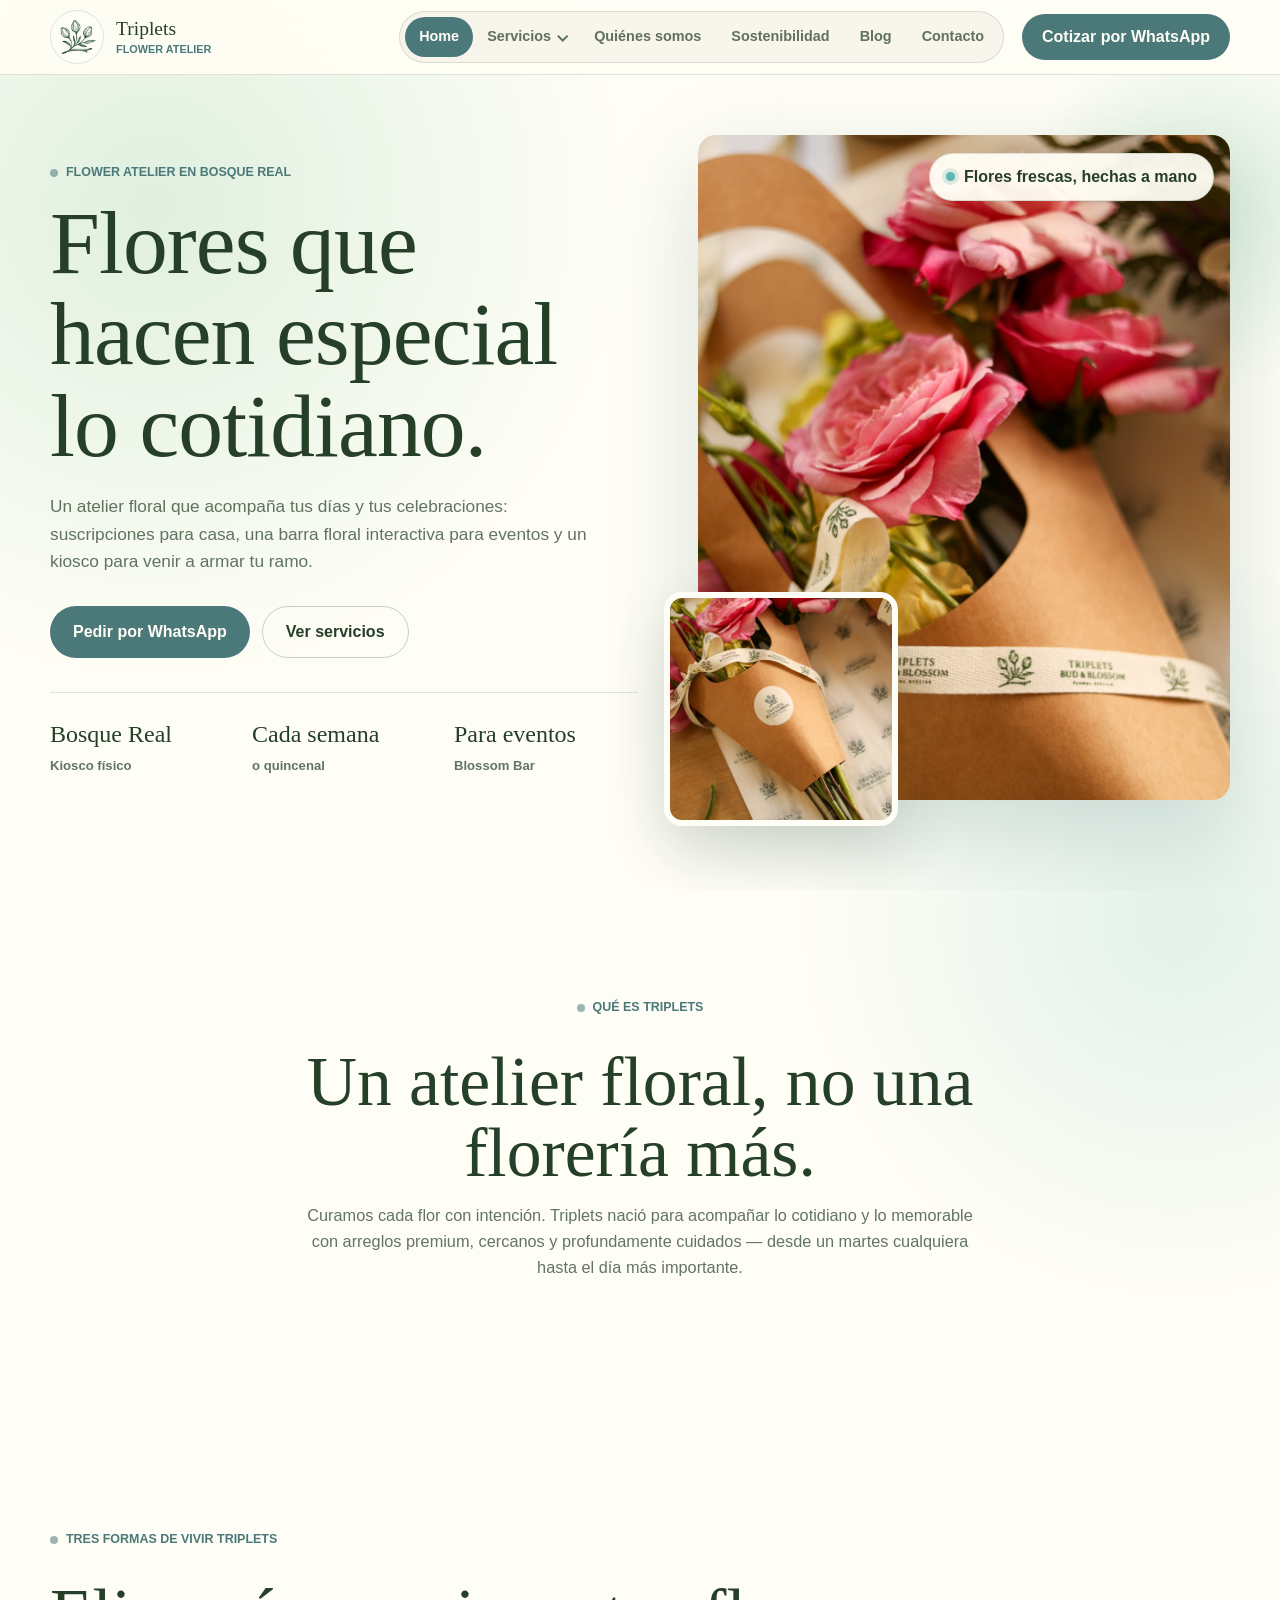
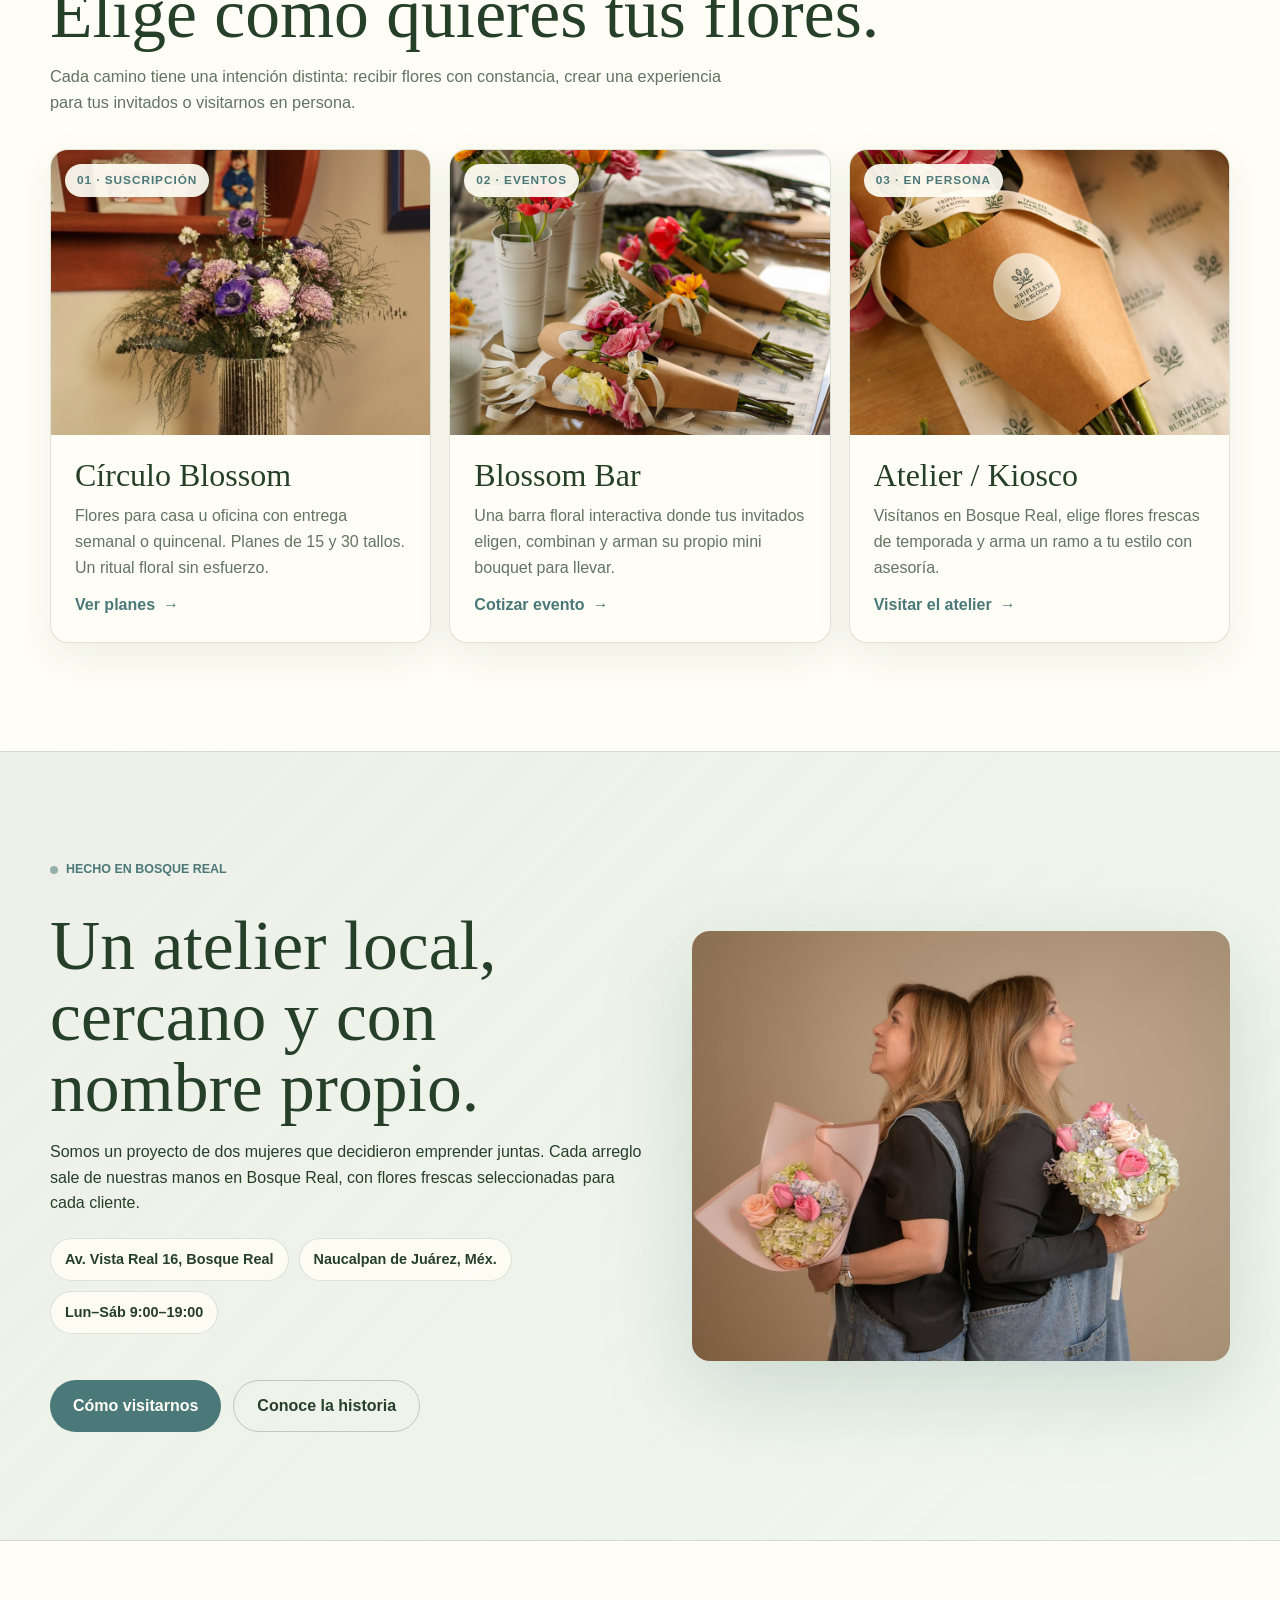
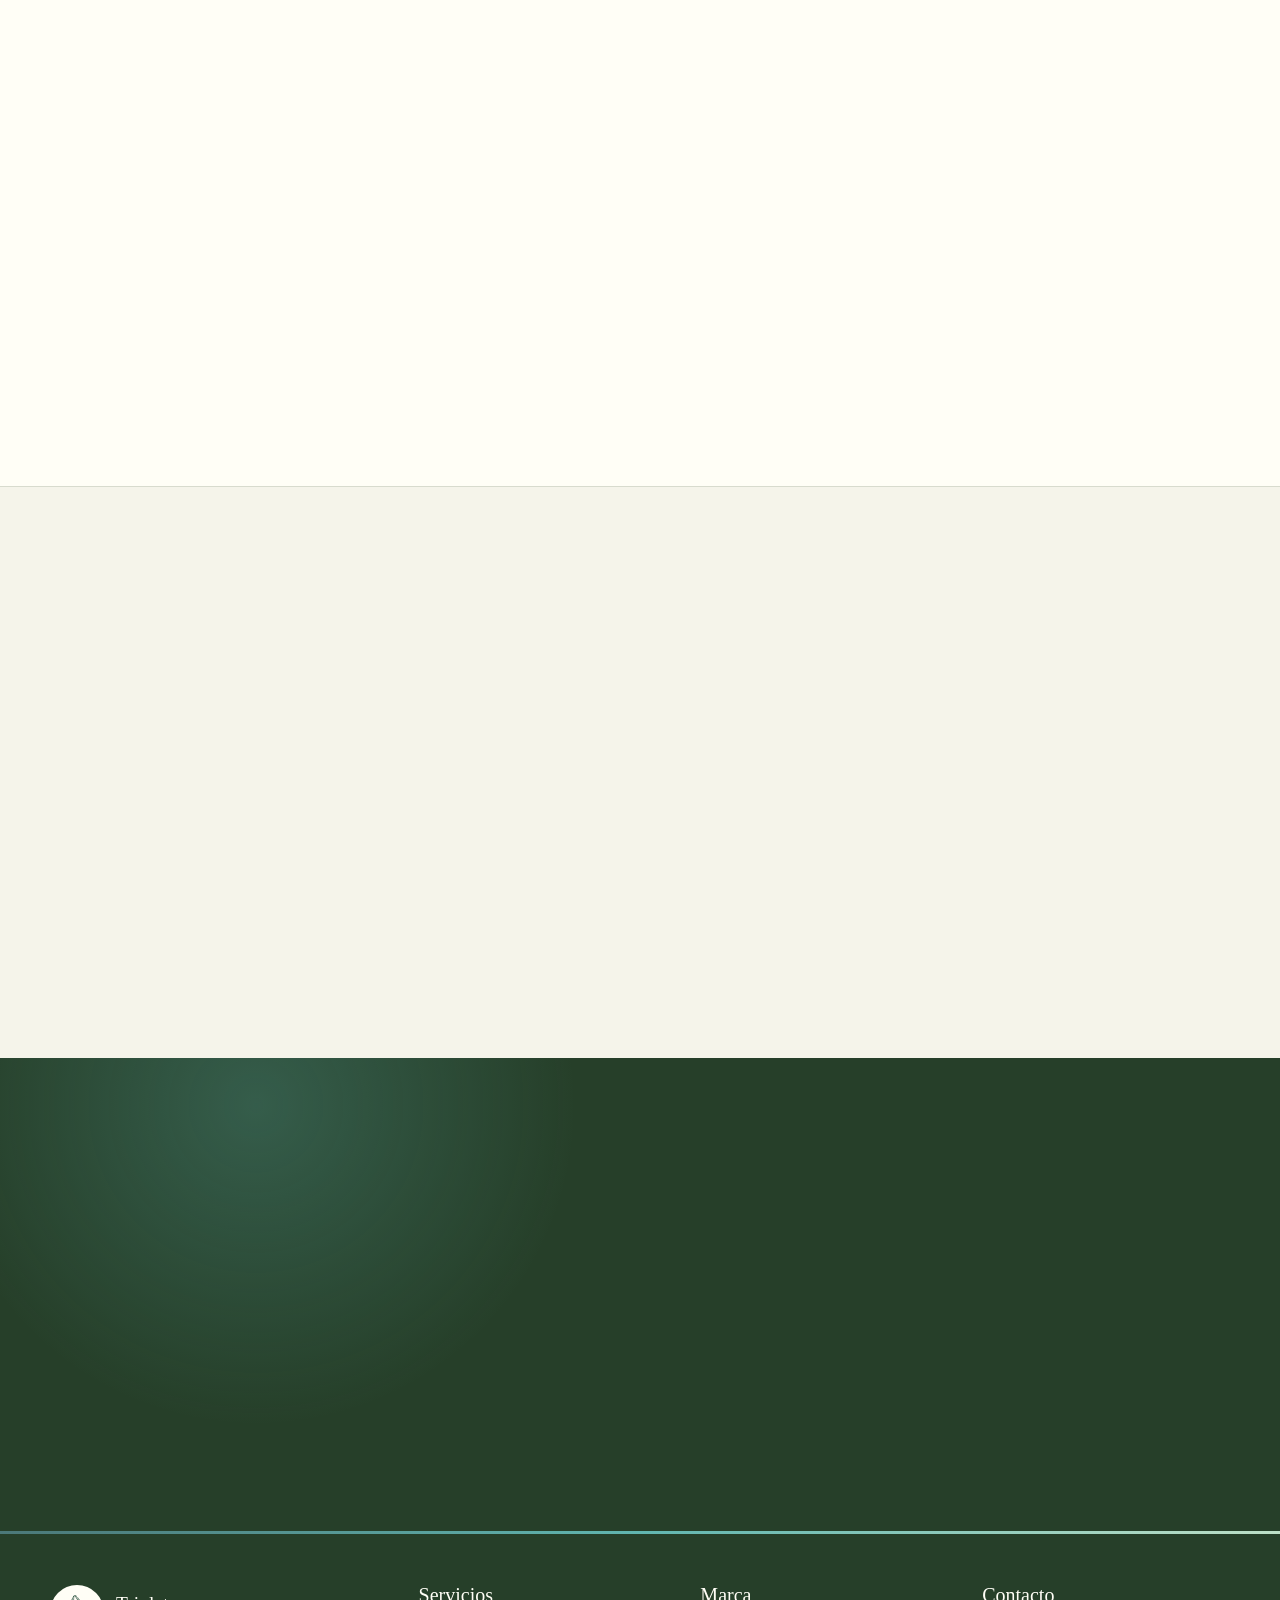
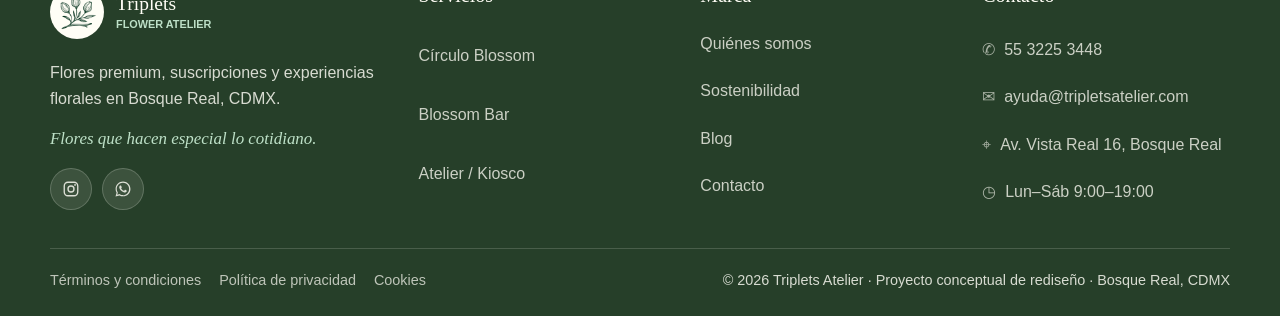
==== commit bdb3cf5a: "nueva version" ====
--- a/index.html
+++ b/index.html
@@ -3,17 +3,20 @@
 <head>
   <meta charset="UTF-8" />
   <meta name="viewport" content="width=device-width, initial-scale=1.0" />
-  <meta name="description" content="Triplets Atelier, florería premium en Bosque Real con suscripciones, eventos y kiosco floral." />
+  <meta name="description" content="Triplets Atelier — flower atelier premium en Bosque Real. Suscripciones florales, barra floral para eventos y kiosco físico. Flores que hacen especial lo cotidiano." />
   <title>Triplets Atelier | Flores premium en Bosque Real</title>
 
+  <link rel="icon" href="images/cropped-icon.png" />
   <link rel="stylesheet" href="css/styles.css" />
 </head>
 <body>
+  <a class="skip-link" href="#inicio">Saltar al contenido</a>
+
   <header class="site-header" data-header>
     <nav class="navbar container" aria-label="Navegación principal">
-      <a href="./index.html#inicio" class="brand" aria-label="Inicio Triplets Atelier">
+      <a href="./index.html" class="brand" aria-label="Inicio · Triplets Atelier">
         <span class="brand-logo-wrap">
-          <img src="images/LOGO-D.png" alt="Triplets Atelier" class="brand-logo" />
+          <img src="images/cropped-icon.png" alt="" class="brand-logo" />
         </span>
         <span class="brand-copy">
           <strong>Triplets</strong>
@@ -28,16 +31,22 @@
 
       <div class="nav-panel" id="navPanel">
         <ul class="nav-links">
-          <li><a class="active" aria-current="page" href="./index.html#inicio">Inicio</a></li>
-          <li><a href="./circulo-blossom.html">Círculo Blossom</a></li>
-          <li><a href="./blossom-bar.html">Blossom Bar</a></li>
-          <li><a href="./atelier-kiosco.html">Atelier / Kiosco</a></li>
+          <li><a class="active" aria-current="page" href="./index.html">Home</a></li>
+          <li class="has-dropdown">
+            <button class="nav-dropdown-toggle" type="button" aria-expanded="false" aria-haspopup="true">Servicios</button>
+            <ul class="dropdown-menu">
+              <li><a href="./circulo-blossom.html">Círculo Blossom</a></li>
+              <li><a href="./blossom-bar.html">Blossom Bar</a></li>
+              <li><a href="./atelier-kiosco.html">Atelier / Kiosco</a></li>
+            </ul>
+          </li>
           <li><a href="./quienes-somos.html">Quiénes somos</a></li>
-          <li><a href="./blog.html">Blog / Experiencias</a></li>
+          <li><a href="./sostenibilidad.html">Sostenibilidad</a></li>
+          <li><a href="./blog.html">Blog</a></li>
           <li><a href="./index.html#contacto">Contacto</a></li>
         </ul>
 
-        <a class="nav-cta" href="https://wa.me/525532253448" target="_blank" rel="noopener">
+        <a class="nav-cta" href="https://wa.me/525532253448?text=Hola%20Triplets%2C%20quiero%20cotizar" target="_blank" rel="noopener">
           Cotizar por WhatsApp
         </a>
       </div>
@@ -45,140 +54,162 @@
   </header>
 
   <main id="inicio">
-    <section class="hero" aria-labelledby="hero-title">
-      <div class="container hero-grid">
-        <div class="hero-copy">
-          <p class="eyebrow">Floristería premium en Bosque Real</p>
+    <!-- HERO -->
+    <section class="home-hero" aria-labelledby="hero-title">
+      <div class="container home-hero-grid">
+        <div class="home-hero-copy reveal">
+          <p class="eyebrow section-label">Flower atelier en Bosque Real</p>
           <h1 id="hero-title">Flores que hacen especial lo cotidiano.</h1>
           <p class="hero-text">
-            Suscripciones florales, experiencias para eventos y un kiosco en Bosque Real.
+            Un atelier floral que acompaña tus días y tus celebraciones: suscripciones para casa,
+            una barra floral interactiva para eventos y un kiosco para venir a armar tu ramo.
           </p>
 
           <div class="hero-actions" aria-label="Acciones principales">
             <a href="https://wa.me/525532253448?text=Hola%20Triplets%2C%20quiero%20cotizar" class="btn btn-primary" target="_blank" rel="noopener">
               Pedir por WhatsApp
             </a>
-            <a href="#servicios" class="btn btn-secondary">Ver servicios</a>
-          </div>
-
-          <div class="hero-summary" aria-label="Servicios destacados">
-            <a href="./circulo-blossom.html">
-              <span>01</span>
-              Suscripción floral
-            </a>
-            <a href="./blossom-bar.html">
-              <span>02</span>
-              Blossom Bar
-            </a>
-            <a href="./atelier-kiosco.html">
-              <span>03</span>
-              Atelier / Kiosco
-            </a>
-          </div>
-        </div>
-
-        <div class="hero-visual" aria-label="Composición visual floral conceptual">
-          <div class="hero-frame hero-frame-large">
-            <span class="stem stem-one"></span>
-            <span class="stem stem-two"></span>
-            <span class="stem stem-three"></span>
-            <span class="petal petal-one"></span>
-            <span class="petal petal-two"></span>
-            <span class="petal petal-three"></span>
-            <span class="vase"></span>
-          </div>
-
-          <div class="hero-note hero-note-top">
-            <span>Semanal o quincenal</span>
-            <strong>Flores para casa</strong>
-          </div>
-
-          <div class="hero-note hero-note-bottom">
-            <span>Eventos memorables</span>
-            <strong>Blossom Bar</strong>
-          </div>
-
-          <div class="hero-badge">
-            <span></span>
-            Kiosco en Bosque Real
-          </div>
-        </div>
-      </div>
-    </section>
-
-    <section class="section services index-services" id="servicios" aria-labelledby="services-title">
+            <a href="#servicios" class="btn btn-ghost">Ver servicios</a>
+          </div>
+
+          <div class="hero-stats">
+            <div>
+              <strong>Bosque Real</strong>
+              <span>Kiosco físico</span>
+            </div>
+            <div>
+              <strong>Cada semana</strong>
+              <span>o quincenal</span>
+            </div>
+            <div>
+              <strong>Para eventos</strong>
+              <span>Blossom Bar</span>
+            </div>
+          </div>
+        </div>
+
+        <figure class="hero-figure reveal">
+          <div class="hero-img-main">
+            <img src="images/WhatsApp-Image-2026-02-18-at-10.07.24-AM.jpeg"
+                 alt="Ramo de rosas rosas envuelto en papel kraft con listón de marca Triplets" />
+          </div>
+          <div class="hero-img-sub">
+            <img src="images/conos-20.jpg.jpeg" alt="Cono floral de Triplets con sello de marca sobre una mesa de madera" />
+          </div>
+          <span class="hero-floating"><span class="dot"></span> Flores frescas, hechas a mano</span>
+        </figure>
+      </div>
+    </section>
+
+    <!-- INTRO / QUÉ ES -->
+    <section class="section intro-section" aria-labelledby="intro-title">
+      <div class="container section-heading reveal">
+        <p class="eyebrow section-label">Qué es Triplets</p>
+        <h2 id="intro-title">Un atelier floral, no una florería más.</h2>
+        <p>
+          Curamos cada flor con intención. Triplets nació para acompañar lo cotidiano y lo memorable
+          con arreglos premium, cercanos y profundamente cuidados — desde un martes cualquiera hasta el día más importante.
+        </p>
+      </div>
+    </section>
+
+    <!-- 3 CAMINOS / SERVICIOS -->
+    <section class="section index-paths" id="servicios" aria-labelledby="services-title">
       <div class="container">
-        <div class="section-heading">
-          <p class="eyebrow section-label">Servicios principales</p>
-          <h2 id="services-title">Tres maneras de vivir Triplets.</h2>
+        <div class="section-heading reveal">
+          <p class="eyebrow section-label">Tres formas de vivir Triplets</p>
+          <h2 id="services-title">Elige cómo quieres tus flores.</h2>
+          <p>Cada camino tiene una intención distinta: recibir flores con constancia, crear una experiencia para tus invitados o visitarnos en persona.</p>
+        </div>
+
+        <div class="path-grid reveal-stagger">
+          <article class="path-card">
+            <div class="path-media">
+              <span class="path-index">01 · Suscripción</span>
+              <img src="images/IMG_3801.jpeg" alt="Arreglo floral premium con anémonas y eucalipto en una sala de casa" />
+            </div>
+            <div class="path-body">
+              <h3>Círculo Blossom</h3>
+              <p>Flores para casa u oficina con entrega semanal o quincenal. Planes de 15 y 30 tallos. Un ritual floral sin esfuerzo.</p>
+              <a class="path-link" href="./circulo-blossom.html">Ver planes</a>
+            </div>
+          </article>
+
+          <article class="path-card">
+            <div class="path-media">
+              <span class="path-index">02 · Eventos</span>
+              <img src="images/conos-15.jpg.jpeg" alt="Mesa con conos florales y cubetas de flores listas para una experiencia de armado" />
+            </div>
+            <div class="path-body">
+              <h3>Blossom Bar</h3>
+              <p>Una barra floral interactiva donde tus invitados eligen, combinan y arman su propio mini bouquet para llevar.</p>
+              <a class="path-link" href="./blossom-bar.html">Cotizar evento</a>
+            </div>
+          </article>
+
+          <article class="path-card">
+            <div class="path-media">
+              <span class="path-index">03 · En persona</span>
+              <img src="images/conos-20.jpg.jpeg" alt="Cono floral de Triplets con sello de marca, listo para llevar" />
+            </div>
+            <div class="path-body">
+              <h3>Atelier / Kiosco</h3>
+              <p>Visítanos en Bosque Real, elige flores frescas de temporada y arma un ramo a tu estilo con asesoría.</p>
+              <a class="path-link" href="./atelier-kiosco.html">Visitar el atelier</a>
+            </div>
+          </article>
+        </div>
+      </div>
+    </section>
+
+    <!-- BOSQUE REAL / UBICACIÓN -->
+    <section class="section locale-band" aria-labelledby="locale-title">
+      <div class="container locale-grid">
+        <div class="locale-copy reveal">
+          <p class="eyebrow section-label">Hecho en Bosque Real</p>
+          <h2 id="locale-title">Un atelier local, cercano y con nombre propio.</h2>
           <p>
-            Cada servicio tiene una intención distinta: recibir flores con constancia, crear una experiencia para eventos o visitar el kiosco físico.
+            Somos un proyecto de dos mujeres que decidieron emprender juntas. Cada arreglo sale de nuestras manos
+            en Bosque Real, con flores frescas seleccionadas para cada cliente.
           </p>
-        </div>
-
-        <div class="service-grid">
-          <article class="service-card service-detail-card">
-            <div class="service-image with-photo" aria-hidden="true">
-              <img src="images/WhatsApp-Image-2026-02-18-at-10.07.24-AM.jpeg" alt="" />
-            </div>
-            <div class="service-body">
-              <span class="service-kicker">01 · Suscripción floral</span>
-              <h3>Círculo Blossom</h3>
-              <p>
-                Flores para casa u oficina con entrega semanal o quincenal. Un ritual floral sin esfuerzo.
-              </p>
-              <a class="service-action" href="./circulo-blossom.html">Quiero suscribirme</a>
-            </div>
-          </article>
-
-          <article class="service-card service-detail-card">
-            <div class="service-image with-photo" aria-hidden="true">
-              <img src="images/flower-bar.png" alt="" />
-            </div>
-            <div class="service-body">
-              <span class="service-kicker">02 · Eventos</span>
-              <h3>Blossom Bar</h3>
-              <p>
-                Una barra floral interactiva para que tus invitados creen un mini bouquet memorable.
-              </p>
-              <a class="service-action" href="./blossom-bar.html">Cotizar evento</a>
-            </div>
-          </article>
-
-          <article class="service-card service-detail-card">
-            <div class="service-image with-photo" aria-hidden="true">
-              <img src="images/conos-20.jpg.jpeg" alt="" />
-            </div>
-            <div class="service-body">
-              <span class="service-kicker">03 · Bosque Real</span>
-              <h3>Atelier / Kiosco</h3>
-              <p>
-                Un espacio físico para elegir flores frescas y armar un ramo con calma.
-              </p>
-              <a class="service-action" href="./atelier-kiosco.html">Visitar el atelier</a>
-            </div>
-          </article>
-        </div>
-      </div>
-    </section>
-
+          <div class="locale-meta">
+            <span>Av. Vista Real 16, Bosque Real</span>
+            <span>Naucalpan de Juárez, Méx.</span>
+            <span>Lun–Sáb 9:00–19:00</span>
+          </div>
+          <div class="hero-actions">
+            <a class="btn btn-primary" href="./atelier-kiosco.html">Cómo visitarnos</a>
+            <a class="btn btn-ghost" href="./quienes-somos.html">Conoce la historia</a>
+          </div>
+        </div>
+
+        <figure class="locale-figure reveal">
+          <img src="images/WhatsApp-Image-2026-04-17-at-2.01.13-PM.jpeg"
+               alt="Las dos fundadoras de Triplets Atelier sosteniendo bouquets pastel" />
+        </figure>
+      </div>
+    </section>
+
+    <!-- MOMENTO DE MARCA -->
+    <section class="section brand-strip" aria-label="Triplets Flower Atelier">
+      <div class="container reveal">
+        <img src="images/IMG_4765.JPG.jpeg" alt="Logotipo de Triplets Flower Atelier" />
+        <p>“De una rama fuerte nacieron tres botones.” Honramos esa historia en cada flor que entregamos.</p>
+      </div>
+    </section>
+
+    <!-- CONFIANZA / TESTIMONIOS -->
     <section class="section trust-block" aria-labelledby="trust-title">
       <div class="container">
-        <div class="section-heading compact-heading">
-          <p class="eyebrow section-label">Confianza local</p>
+        <div class="section-heading compact-heading reveal">
+          <p class="eyebrow section-label">Lo que dicen</p>
           <h2 id="trust-title">Flores premium con una experiencia cercana.</h2>
         </div>
 
-        <div class="trust-pills chips" aria-label="Datos destacados">
-          <span>Bosque Real, CDMX</span>
-          <span>Flores frescas semanales</span>
-          <span>Eventos personalizados</span>
-        </div>
-
-        <div class="testimonial-grid">
+        <div class="testimonial-grid reveal-stagger">
           <blockquote>
             “El ramo llegó precioso y con una combinación muy especial.”
-            <cite>Cliente Triplets</cite>
+            <cite>Cliente de Círculo Blossom</cite>
           </blockquote>
           <blockquote>
             “La experiencia del Blossom Bar hizo que el evento se sintiera distinto.”
@@ -192,11 +223,13 @@
       </div>
     </section>
 
+    <!-- CTA FINAL / CONTACTO -->
     <section class="final-cta" id="contacto" aria-labelledby="contact-title">
-      <div class="container final-cta-inner">
+      <div class="container final-cta-inner reveal">
         <p class="section-label inverse">Contacto directo</p>
         <h2 id="contact-title">Cuéntanos qué flores necesitas.</h2>
-        <a class="btn btn-light" href="https://wa.me/525532253448" target="_blank" rel="noopener">
+        <p class="cta-sub">Te respondemos por WhatsApp y armamos justo lo que tienes en mente.</p>
+        <a class="btn btn-light" href="https://wa.me/525532253448?text=Hola%20Triplets%2C%20quiero%20cotizar" target="_blank" rel="noopener">
           Escribirnos por WhatsApp
         </a>
       </div>
@@ -206,9 +239,9 @@
   <footer class="site-footer">
     <div class="container footer-grid">
       <div class="footer-brand">
-        <a href="./index.html#inicio" class="brand footer-logo" aria-label="Inicio Triplets Atelier">
+        <a href="./index.html" class="brand footer-logo" aria-label="Inicio · Triplets Atelier">
           <span class="brand-logo-wrap">
-            <img src="images/LOGO-D.png" alt="Triplets Atelier" class="brand-logo" />
+            <img src="images/cropped-icon.png" alt="" class="brand-logo" />
           </span>
           <span class="brand-copy">
             <strong>Triplets</strong>
@@ -216,38 +249,48 @@
           </span>
         </a>
         <p>Flores premium, suscripciones y experiencias florales en Bosque Real, CDMX.</p>
+        <p class="footer-tagline">Flores que hacen especial lo cotidiano.</p>
+        <div class="footer-social">
+          <a href="https://www.instagram.com/triplets___flowers/" target="_blank" rel="noopener" aria-label="Instagram de Triplets Atelier">
+            <svg viewBox="0 0 24 24" width="18" height="18" aria-hidden="true"><rect x="3" y="3" width="18" height="18" rx="5" fill="none" stroke="currentColor" stroke-width="1.8"/><circle cx="12" cy="12" r="4" fill="none" stroke="currentColor" stroke-width="1.8"/><circle cx="17.4" cy="6.6" r="1.2" fill="currentColor"/></svg>
+          </a>
+          <a href="https://wa.me/525532253448" target="_blank" rel="noopener" aria-label="WhatsApp de Triplets Atelier">
+            <svg viewBox="0 0 24 24" width="18" height="18" fill="currentColor" aria-hidden="true"><path d="M12.04 2C6.58 2 2.13 6.45 2.13 11.91c0 1.75.46 3.45 1.32 4.95L2 22l5.25-1.38c1.45.79 3.08 1.21 4.79 1.21 5.46 0 9.91-4.45 9.91-9.91C21.95 6.45 17.5 2 12.04 2zm0 18.13c-1.52 0-3.01-.41-4.3-1.18l-.31-.18-3.12.82.83-3.04-.2-.31a8.2 8.2 0 0 1-1.26-4.35c0-4.54 3.7-8.23 8.24-8.23 4.54 0 8.23 3.69 8.23 8.23 0 4.54-3.69 8.42-8.31 8.42zm4.52-6.16c-.25-.12-1.47-.72-1.69-.81-.23-.08-.39-.12-.56.13-.16.25-.64.81-.79.97-.14.17-.29.19-.54.06-.25-.12-1.05-.39-2-1.23-.74-.66-1.24-1.47-1.38-1.72-.14-.25-.02-.38.11-.51.11-.11.25-.29.37-.43.12-.14.16-.25.25-.41.08-.17.04-.31-.02-.43-.06-.12-.56-1.35-.77-1.85-.2-.48-.41-.42-.56-.43h-.48c-.17 0-.43.06-.66.31-.23.25-.86.85-.86 2.07 0 1.22.89 2.4 1.01 2.56.12.17 1.75 2.67 4.23 3.74.59.26 1.05.41 1.41.52.59.19 1.13.16 1.56.1.48-.07 1.47-.6 1.68-1.18.21-.58.21-1.07.14-1.18-.06-.11-.22-.17-.47-.29z"/></svg>
+          </a>
+        </div>
       </div>
 
       <div class="footer-column">
-        <h3>Enlaces</h3>
-        <a href="./index.html#inicio">Inicio</a>
+        <h3>Servicios</h3>
         <a href="./circulo-blossom.html">Círculo Blossom</a>
         <a href="./blossom-bar.html">Blossom Bar</a>
         <a href="./atelier-kiosco.html">Atelier / Kiosco</a>
       </div>
 
       <div class="footer-column">
+        <h3>Marca</h3>
+        <a href="./quienes-somos.html">Quiénes somos</a>
+        <a href="./sostenibilidad.html">Sostenibilidad</a>
+        <a href="./blog.html">Blog</a>
+        <a href="./index.html#contacto">Contacto</a>
+      </div>
+
+      <div class="footer-column">
         <h3>Contacto</h3>
-        <a href="https://wa.me/525532253448" target="_blank" rel="noopener">WhatsApp: 55 3225 3448</a>
-        <a href="mailto:ayuda@tripletsatelier.com">ayuda@tripletsatelier.com</a>
-        <span>Bosque Real, CDMX</span>
-        <span>Lun–Sáb 9:00–19:00</span>
-      </div>
-
-      <div class="footer-column">
-        <h3>Información</h3>
-        <a href="./quienes-somos.html">Quiénes somos</a>
-        <a href="./blog.html">Blog / Experiencias</a>
+        <a class="footer-contact-row" href="https://wa.me/525532253448" target="_blank" rel="noopener"><span class="ic" aria-hidden="true">✆</span> 55 3225 3448</a>
+        <a class="footer-contact-row" href="mailto:ayuda@tripletsatelier.com"><span class="ic" aria-hidden="true">✉</span> ayuda@tripletsatelier.com</a>
+        <span class="footer-contact-row"><span class="ic" aria-hidden="true">⌖</span> Av. Vista Real 16, Bosque Real</span>
+        <span class="footer-contact-row"><span class="ic" aria-hidden="true">◷</span> Lun–Sáb 9:00–19:00</span>
+      </div>
+    </div>
+
+    <div class="container footer-bottom">
+      <div class="footer-legal-links">
+        <a href="#">Términos y condiciones</a>
+        <a href="#">Política de privacidad</a>
         <a href="#">Cookies</a>
-        <a href="#">Términos y Condiciones</a>
-        <a href="#">Política de privacidad</a>
-        <a href="https://www.instagram.com/triplets___flowers/" target="_blank" rel="noopener">Instagram</a>
-      </div>
-    </div>
-
-    <div class="container footer-bottom">
-      <p>© 2026 Triplets Atelier. Proyecto conceptual de rediseño.</p>
-      <p>Bosque Real · CDMX</p>
+      </div>
+      <p>© <span data-year>2026</span> Triplets Atelier · Proyecto conceptual de rediseño · Bosque Real, CDMX</p>
     </div>
   </footer>
 
--- a/css/styles.css
+++ b/css/styles.css
@@ -2010,56 +2010,1422 @@
   }
 }
 
-@media (min-width: 980px) and (max-width: 1179px) {
-  .navbar {
-    display: grid;
-    grid-template-columns: 1fr auto;
-  }
-
-  .menu-toggle {
-    display: inline-flex;
-  }
-
-  .nav-panel {
-    background: rgba(255, 254, 246, 0.98);
-    border: 1px solid var(--color-border);
-    box-shadow: var(--shadow-large);
-    display: grid;
-    gap: 18px;
-    left: 16px;
-    opacity: 0;
-    padding: 24px;
-    pointer-events: none;
-    position: fixed;
-    right: 16px;
-    top: calc(var(--header-height) + 12px);
-    transform: translateY(-10px);
-  }
-
-  .nav-panel.is-open {
+/* ===================================================================
+   V2 — PREMIUM REFINEMENT LAYER
+   Capa que eleva la experiencia: hero con foto, navbar con dropdown,
+   planes 15/30, banner cinematográfico, retratos circulares y reveals.
+   La paleta oficial de :root se mantiene y se aplica con intención.
+   =================================================================== */
+
+:root {
+  --radius-media: 18px;
+  --radius-pill: 999px;
+  --ease-out: cubic-bezier(0.22, 1, 0.36, 1);
+  --shadow-float: 0 22px 60px rgba(38, 63, 41, 0.16);
+  --shadow-glow: 0 30px 90px rgba(75, 120, 120, 0.22);
+  --color-teal-soft: rgba(75, 120, 120, 0.12);
+  --color-overlay-forest: rgba(28, 46, 31, 0.55);
+  --maxw-prose: 720px;
+}
+
+img {
+  max-width: 100%;
+}
+
+.skip-link {
+  background: var(--color-forest);
+  border-radius: 0 0 10px 0;
+  color: var(--color-cream);
+  font-weight: 800;
+  left: 0;
+  padding: 12px 18px;
+  position: fixed;
+  top: 0;
+  transform: translateY(-120%);
+  transition: transform 160ms ease;
+  z-index: 80;
+}
+
+.skip-link:focus {
+  transform: translateY(0);
+}
+
+.intro-section .section-heading {
+  margin-inline: auto;
+  text-align: center;
+}
+
+.intro-section .section-label {
+  justify-content: center;
+  margin-inline: auto;
+}
+
+.intro-section .section-heading p:not(.eyebrow) {
+  margin-inline: auto;
+}
+
+.cta-sub {
+  color: rgba(255, 254, 246, 0.86);
+  max-width: 520px;
+}
+
+.footer-legal-links {
+  display: flex;
+  flex-wrap: wrap;
+  gap: 18px;
+}
+
+.footer-legal-links a {
+  color: rgba(255, 254, 246, 0.7);
+  transition: color 160ms ease;
+}
+
+.footer-legal-links a:hover {
+  color: var(--color-pale-green);
+}
+
+::selection {
+  background: var(--color-pale-green);
+  color: var(--color-forest);
+}
+
+:focus-visible {
+  outline: 3px solid rgba(75, 120, 120, 0.5);
+  outline-offset: 3px;
+  border-radius: 6px;
+}
+
+/* ---------- Reveal on scroll (JS-guarded, reduced-motion safe) ---------- */
+
+.js .reveal {
+  opacity: 0;
+  transform: translateY(26px);
+  transition: opacity 0.7s var(--ease-out), transform 0.7s var(--ease-out);
+  will-change: opacity, transform;
+}
+
+.js .reveal.is-visible {
+  opacity: 1;
+  transform: none;
+}
+
+.js .reveal-stagger > * {
+  opacity: 0;
+  transform: translateY(22px);
+  transition: opacity 0.6s var(--ease-out), transform 0.6s var(--ease-out);
+}
+
+.js .reveal-stagger.is-visible > * {
+  opacity: 1;
+  transform: none;
+}
+
+.js .reveal-stagger.is-visible > *:nth-child(2) { transition-delay: 0.08s; }
+.js .reveal-stagger.is-visible > *:nth-child(3) { transition-delay: 0.16s; }
+.js .reveal-stagger.is-visible > *:nth-child(4) { transition-delay: 0.24s; }
+.js .reveal-stagger.is-visible > *:nth-child(5) { transition-delay: 0.32s; }
+.js .reveal-stagger.is-visible > *:nth-child(6) { transition-delay: 0.40s; }
+
+@media (prefers-reduced-motion: reduce) {
+  .js .reveal,
+  .js .reveal-stagger > * {
+    opacity: 1 !important;
+    transform: none !important;
+  }
+}
+
+/* ---------- Decorative floral watermark ---------- */
+
+.has-watermark {
+  position: relative;
+  overflow: clip;
+}
+
+.floral-watermark {
+  position: absolute;
+  pointer-events: none;
+  user-select: none;
+  opacity: 0.5;
+  z-index: 0;
+}
+
+.has-watermark > .container {
+  position: relative;
+  z-index: 1;
+}
+
+/* ---------- Navbar: dropdown caret, active service, breadcrumb ---------- */
+
+.nav-dropdown-toggle {
+  align-items: center;
+  display: inline-flex;
+  gap: 7px;
+}
+
+.nav-dropdown-toggle::after {
+  border-bottom: 2px solid currentColor;
+  border-right: 2px solid currentColor;
+  content: "";
+  display: inline-block;
+  height: 6px;
+  transform: rotate(45deg) translateY(-1px);
+  transition: transform 200ms var(--ease-out);
+  width: 6px;
+}
+
+.has-dropdown.is-dropdown-open .nav-dropdown-toggle::after {
+  transform: rotate(-135deg) translateY(2px);
+}
+
+.has-dropdown.is-active .nav-dropdown-toggle {
+  background: var(--color-deep-teal);
+  color: var(--color-cream);
+}
+
+.breadcrumb {
+  border-bottom: 1px solid var(--color-border);
+}
+
+.breadcrumb ol {
+  align-items: center;
+  color: var(--color-text-muted);
+  display: flex;
+  flex-wrap: wrap;
+  font-size: 0.82rem;
+  font-weight: 700;
+  gap: 8px;
+  list-style: none;
+  padding: 13px 0;
+}
+
+.breadcrumb li {
+  align-items: center;
+  display: inline-flex;
+  gap: 8px;
+}
+
+.breadcrumb li:not(:last-child)::after {
+  color: var(--color-deep-teal);
+  content: "/";
+  opacity: 0.6;
+}
+
+.breadcrumb a {
+  color: var(--color-text-muted);
+  transition: color 160ms ease;
+}
+
+.breadcrumb a:hover {
+  color: var(--color-deep-teal);
+}
+
+.breadcrumb [aria-current="page"] {
+  color: var(--color-forest);
+}
+
+/* ---------- Buttons: ghost + icon ---------- */
+
+.btn-ghost {
+  background: transparent;
+  border: 1px solid var(--color-border-strong);
+  color: var(--color-forest);
+}
+
+.btn-ghost:hover {
+  background: var(--color-forest);
+  border-color: var(--color-forest);
+  color: var(--color-cream);
+}
+
+.btn-ghost-inverse {
+  background: transparent;
+  border: 1px solid rgba(255, 254, 246, 0.45);
+  color: var(--color-cream);
+}
+
+.btn-ghost-inverse:hover {
+  background: var(--color-cream);
+  border-color: var(--color-cream);
+  color: var(--color-forest);
+}
+
+.location-line {
+  color: var(--color-text-muted);
+}
+
+.location-line strong {
+  color: var(--color-forest);
+}
+
+.btn .btn-icon {
+  margin-right: 9px;
+}
+
+.btn-block {
+  width: 100%;
+}
+
+/* ---------- HOME HERO v2 (foto editorial) ---------- */
+
+.home-hero {
+  overflow: clip;
+  padding: 44px 0 60px;
+  position: relative;
+}
+
+.home-hero::before {
+  background: radial-gradient(circle, rgba(189, 224, 199, 0.55), transparent 70%);
+  border-radius: 50%;
+  content: "";
+  height: 380px;
+  pointer-events: none;
+  position: absolute;
+  right: -120px;
+  top: -60px;
+  width: 380px;
+  z-index: 0;
+}
+
+.home-hero .container {
+  position: relative;
+  z-index: 1;
+}
+
+.home-hero-grid {
+  align-items: center;
+  display: grid;
+  gap: 40px;
+}
+
+.home-hero-copy {
+  max-width: 640px;
+}
+
+.home-hero-copy h1 {
+  letter-spacing: -0.01em;
+}
+
+.home-hero-copy .hero-text {
+  max-width: 540px;
+}
+
+.hero-figure {
+  margin: 0;
+  position: relative;
+}
+
+.hero-img-main {
+  aspect-ratio: 4 / 5;
+  border-radius: var(--radius-media);
+  box-shadow: var(--shadow-glow);
+  overflow: hidden;
+  position: relative;
+}
+
+.hero-img-main img {
+  display: block;
+  height: 100%;
+  object-fit: cover;
+  object-position: center;
+  width: 100%;
+  transition: transform 1.2s var(--ease-out);
+}
+
+.home-hero:hover .hero-img-main img {
+  transform: scale(1.04);
+}
+
+.hero-img-sub {
+  aspect-ratio: 1 / 1;
+  border: 6px solid var(--color-cream);
+  border-radius: var(--radius-media);
+  bottom: -26px;
+  box-shadow: var(--shadow-float);
+  display: none;
+  left: -34px;
+  overflow: hidden;
+  position: absolute;
+  width: 44%;
+}
+
+.hero-img-sub img {
+  display: block;
+  height: 100%;
+  object-fit: cover;
+  width: 100%;
+}
+
+.hero-floating {
+  align-items: center;
+  background: rgba(255, 254, 246, 0.94);
+  border: 1px solid var(--color-border);
+  border-radius: var(--radius-pill);
+  box-shadow: var(--shadow-small);
+  display: inline-flex;
+  font-weight: 800;
+  gap: 9px;
+  padding: 10px 16px;
+  position: absolute;
+  right: 16px;
+  top: 18px;
+}
+
+.hero-floating .dot {
+  background: var(--color-mint);
+  border-radius: 50%;
+  box-shadow: 0 0 0 4px rgba(97, 182, 176, 0.22);
+  height: 9px;
+  width: 9px;
+}
+
+.hero-stats {
+  border-top: 1px solid var(--color-border);
+  display: grid;
+  gap: 18px;
+  grid-template-columns: repeat(3, 1fr);
+  margin-top: 34px;
+  padding-top: 22px;
+}
+
+.hero-stats div {
+  display: grid;
+  gap: 2px;
+}
+
+.hero-stats strong {
+  color: var(--color-forest);
+  font-family: var(--font-title);
+  font-size: 1.5rem;
+  font-weight: 500;
+}
+
+.hero-stats span {
+  color: var(--color-text-muted);
+  font-size: 0.82rem;
+  font-weight: 700;
+}
+
+/* ---------- Paths (3 servicios) — vitrina editorial ---------- */
+
+.path-grid {
+  display: grid;
+  gap: 18px;
+}
+
+.path-card {
+  background: var(--color-cream);
+  border: 1px solid var(--color-border);
+  border-radius: var(--radius-media);
+  box-shadow: var(--shadow-small);
+  display: flex;
+  flex-direction: column;
+  overflow: hidden;
+  transition: border-color 240ms var(--ease-out), box-shadow 240ms var(--ease-out), transform 240ms var(--ease-out);
+}
+
+.path-card:hover {
+  border-color: rgba(75, 120, 120, 0.4);
+  box-shadow: var(--shadow-float);
+  transform: translateY(-6px);
+}
+
+.path-media {
+  aspect-ratio: 4 / 3;
+  overflow: hidden;
+  position: relative;
+}
+
+.path-media img {
+  display: block;
+  height: 100%;
+  object-fit: cover;
+  width: 100%;
+  transition: transform 600ms var(--ease-out);
+}
+
+.path-card:hover .path-media img {
+  transform: scale(1.06);
+}
+
+.path-media .path-index {
+  background: rgba(255, 254, 246, 0.92);
+  border-radius: var(--radius-pill);
+  color: var(--color-deep-teal);
+  font-size: 0.74rem;
+  font-weight: 900;
+  left: 14px;
+  letter-spacing: 0.08em;
+  padding: 7px 12px;
+  position: absolute;
+  text-transform: uppercase;
+  top: 14px;
+}
+
+.path-body {
+  display: flex;
+  flex: 1;
+  flex-direction: column;
+  gap: 12px;
+  padding: 24px;
+}
+
+.path-body p {
+  color: var(--color-text-muted);
+  flex: 1;
+}
+
+.path-link {
+  align-items: center;
+  color: var(--color-deep-teal);
+  display: inline-flex;
+  font-weight: 900;
+  gap: 8px;
+  width: fit-content;
+}
+
+.path-link::after {
+  content: "→";
+  transition: transform 200ms var(--ease-out);
+}
+
+.path-card:hover .path-link::after {
+  transform: translateX(5px);
+}
+
+/* ---------- Bloque ubicación / Bosque Real ---------- */
+
+.locale-band {
+  background: linear-gradient(135deg, rgba(75, 120, 120, 0.1), rgba(189, 224, 199, 0.22));
+  border-bottom: 1px solid var(--color-border);
+  border-top: 1px solid var(--color-border);
+}
+
+.locale-grid {
+  align-items: center;
+  display: grid;
+  gap: 32px;
+}
+
+.locale-copy {
+  display: grid;
+  gap: 16px;
+}
+
+.locale-figure {
+  aspect-ratio: 5 / 4;
+  border-radius: var(--radius-media);
+  box-shadow: var(--shadow-glow);
+  overflow: hidden;
+}
+
+.locale-figure img {
+  display: block;
+  height: 100%;
+  object-fit: cover;
+  width: 100%;
+}
+
+.locale-meta {
+  display: flex;
+  flex-wrap: wrap;
+  gap: 10px;
+  margin-top: 6px;
+}
+
+.locale-meta span {
+  background: rgba(255, 254, 246, 0.82);
+  border: 1px solid var(--color-border);
+  border-radius: var(--radius-pill);
+  font-size: 0.9rem;
+  font-weight: 800;
+  padding: 9px 14px;
+}
+
+/* ---------- Brand strip (logo lockup) ---------- */
+
+.brand-strip {
+  text-align: center;
+}
+
+.brand-strip .container {
+  display: grid;
+  gap: 22px;
+  justify-items: center;
+  max-width: var(--maxw-prose);
+}
+
+.brand-strip img {
+  height: auto;
+  width: clamp(120px, 24vw, 168px);
+}
+
+.brand-strip p {
+  color: var(--color-text-muted);
+  font-family: var(--font-title);
+  font-size: clamp(1.4rem, 3.4vw, 2rem);
+  font-style: italic;
+  line-height: 1.4;
+  max-width: 640px;
+}
+
+/* ---------- Home gallery (mosaico) ---------- */
+
+.home-gallery {
+  display: grid;
+  gap: 14px;
+}
+
+.home-gallery figure {
+  border-radius: var(--radius-media);
+  margin: 0;
+  overflow: hidden;
+  position: relative;
+}
+
+.home-gallery img {
+  display: block;
+  height: 100%;
+  object-fit: cover;
+  transition: transform 600ms var(--ease-out);
+  width: 100%;
+}
+
+.home-gallery figure:hover img {
+  transform: scale(1.05);
+}
+
+.home-gallery .g-tall { aspect-ratio: 3 / 4; }
+.home-gallery .g-wide { aspect-ratio: 4 / 3; }
+
+/* ---------- Círculo Blossom: planes 15 / 30 ---------- */
+
+.plans-section {
+  background: linear-gradient(135deg, rgba(189, 224, 199, 0.22), rgba(223, 213, 189, 0.24));
+}
+
+.plan-grid {
+  display: grid;
+  gap: 22px;
+}
+
+.plan-card {
+  background: var(--color-cream);
+  border: 1px solid var(--color-border);
+  border-radius: var(--radius-media);
+  box-shadow: var(--shadow-small);
+  display: flex;
+  flex-direction: column;
+  overflow: hidden;
+  position: relative;
+  transition: border-color 240ms var(--ease-out), box-shadow 240ms var(--ease-out), transform 240ms var(--ease-out);
+}
+
+.plan-card:hover {
+  border-color: rgba(75, 120, 120, 0.42);
+  box-shadow: var(--shadow-float);
+  transform: translateY(-5px);
+}
+
+.plan-card.is-featured {
+  border-color: rgba(75, 120, 120, 0.5);
+}
+
+.plan-badge {
+  background: var(--color-deep-teal);
+  border-radius: var(--radius-pill);
+  color: var(--color-cream);
+  font-size: 0.72rem;
+  font-weight: 900;
+  letter-spacing: 0.06em;
+  padding: 7px 13px;
+  position: absolute;
+  right: 16px;
+  text-transform: uppercase;
+  top: 16px;
+  z-index: 2;
+}
+
+.plan-media {
+  align-items: center;
+  aspect-ratio: 1 / 1;
+  background:
+    radial-gradient(circle at 50% 38%, rgba(255, 254, 246, 0.9), transparent 70%),
+    var(--color-stone);
+  display: flex;
+  justify-content: center;
+  padding: 26px;
+}
+
+.plan-media img {
+  display: block;
+  filter: drop-shadow(0 18px 28px rgba(38, 63, 41, 0.16));
+  max-height: 100%;
+  object-fit: contain;
+  width: auto;
+}
+
+.plan-body {
+  display: flex;
+  flex: 1;
+  flex-direction: column;
+  gap: 12px;
+  padding: 26px;
+}
+
+.plan-stems {
+  align-items: baseline;
+  color: var(--color-deep-teal);
+  display: flex;
+  font-weight: 900;
+  gap: 8px;
+  text-transform: uppercase;
+}
+
+.plan-card h3 {
+  font-size: clamp(1.7rem, 4vw, 2.2rem);
+}
+
+.plan-desc {
+  color: var(--color-text-muted);
+}
+
+.plan-price {
+  align-items: baseline;
+  color: var(--color-forest);
+  display: flex;
+  flex-wrap: wrap;
+  font-family: var(--font-title);
+  gap: 8px;
+}
+
+.plan-price strong {
+  color: var(--color-deep-teal);
+  font-size: clamp(2.4rem, 6vw, 3.2rem);
+  font-weight: 500;
+  line-height: 1;
+}
+
+.plan-price span {
+  color: var(--color-text-muted);
+  font-family: var(--font-body);
+  font-size: 0.9rem;
+  font-weight: 700;
+}
+
+.plan-freq-label {
+  color: var(--color-text-muted);
+  font-size: 0.8rem;
+  font-weight: 800;
+  letter-spacing: 0.04em;
+  margin-top: 4px;
+  text-transform: uppercase;
+}
+
+.plan-freqs {
+  display: grid;
+  gap: 10px;
+  grid-template-columns: 1fr 1fr;
+  margin-top: auto;
+}
+
+.plan-freq {
+  align-items: center;
+  background: rgba(255, 254, 246, 0.7);
+  border: 1px solid var(--color-border-strong);
+  border-radius: var(--radius-card);
+  display: flex;
+  flex-direction: column;
+  gap: 2px;
+  min-height: 58px;
+  justify-content: center;
+  padding: 8px;
+  text-align: center;
+  transition: background 200ms var(--ease-out), border-color 200ms var(--ease-out), color 200ms var(--ease-out), transform 200ms var(--ease-out);
+}
+
+.plan-freq strong {
+  font-weight: 900;
+}
+
+.plan-freq small {
+  color: var(--color-text-muted);
+  font-size: 0.74rem;
+  font-weight: 700;
+  transition: color 200ms var(--ease-out);
+}
+
+.plan-freq:hover {
+  background: var(--color-deep-teal);
+  border-color: var(--color-deep-teal);
+  color: var(--color-cream);
+  transform: translateY(-2px);
+}
+
+.plan-freq:hover small {
+  color: rgba(255, 254, 246, 0.82);
+}
+
+/* ---------- Producto (detalle de plan) ---------- */
+
+.product-detail {
+  display: grid;
+  gap: 32px;
+}
+
+.product-media {
+  align-items: center;
+  align-self: start;
+  aspect-ratio: 4 / 5;
+  background:
+    radial-gradient(circle at 50% 36%, rgba(255, 254, 246, 0.92), transparent 72%),
+    var(--color-stone);
+  border: 1px solid var(--color-border);
+  border-radius: var(--radius-media);
+  box-shadow: var(--shadow-glow);
+  display: flex;
+  justify-content: center;
+  overflow: hidden;
+  padding: 32px;
+}
+
+.product-media img {
+  display: block;
+  filter: drop-shadow(0 22px 34px rgba(38, 63, 41, 0.18));
+  max-height: 100%;
+  object-fit: contain;
+  width: auto;
+}
+
+.product-info {
+  display: grid;
+  gap: 18px;
+}
+
+.product-category {
+  color: var(--color-deep-teal);
+  font-size: 0.8rem;
+  font-weight: 900;
+  letter-spacing: 0.06em;
+  text-transform: uppercase;
+}
+
+.product-price {
+  align-items: baseline;
+  color: var(--color-forest);
+  display: flex;
+  flex-wrap: wrap;
+  gap: 10px;
+}
+
+.product-price strong {
+  color: var(--color-deep-teal);
+  font-family: var(--font-title);
+  font-size: clamp(2.6rem, 7vw, 3.6rem);
+  font-weight: 500;
+  line-height: 1;
+}
+
+.product-price span {
+  color: var(--color-text-muted);
+  font-weight: 700;
+}
+
+.product-divider {
+  background: var(--color-border);
+  border: 0;
+  height: 1px;
+}
+
+.product-row {
+  display: grid;
+  gap: 6px;
+}
+
+.product-row dt {
+  color: var(--color-forest);
+  font-weight: 900;
+}
+
+.product-row dd {
+  color: var(--color-text-muted);
+  margin: 0;
+}
+
+.product-zone {
+  align-items: center;
+  background: rgba(189, 224, 199, 0.4);
+  border: 1px solid var(--color-border);
+  border-radius: var(--radius-pill);
+  display: inline-flex;
+  font-weight: 800;
+  gap: 8px;
+  padding: 9px 14px;
+  width: fit-content;
+}
+
+.qty-control {
+  align-items: center;
+  border: 1px solid var(--color-border-strong);
+  border-radius: var(--radius-pill);
+  display: inline-flex;
+  overflow: hidden;
+  width: fit-content;
+}
+
+.qty-control button {
+  background: transparent;
+  border: 0;
+  color: var(--color-forest);
+  cursor: pointer;
+  font-size: 1.3rem;
+  height: 46px;
+  width: 46px;
+}
+
+.qty-control button:hover {
+  background: var(--color-pale-green);
+}
+
+.qty-control output {
+  font-weight: 900;
+  min-width: 36px;
+  text-align: center;
+}
+
+.product-qty {
+  align-items: center;
+  display: flex;
+  gap: 14px;
+}
+
+.qty-label {
+  color: var(--color-forest);
+  font-weight: 900;
+}
+
+.product-specs {
+  display: grid;
+  gap: 14px;
+  margin: 0;
+}
+
+.product-freqs {
+  max-width: 380px;
+}
+
+.plan-freq {
+  cursor: pointer;
+}
+
+.plan-freq.is-active {
+  background: var(--color-deep-teal);
+  border-color: var(--color-deep-teal);
+  color: var(--color-cream);
+}
+
+.plan-freq.is-active small {
+  color: rgba(255, 254, 246, 0.85);
+}
+
+/* ---------- Blossom Bar: banner cinematográfico ---------- */
+
+.cinematic-banner {
+  align-items: flex-end;
+  aspect-ratio: 4 / 3;
+  border-radius: var(--radius-media);
+  display: flex;
+  overflow: hidden;
+  position: relative;
+}
+
+.cinematic-banner img {
+  inset: 0;
+  height: 100%;
+  object-fit: cover;
+  object-position: center;
+  position: absolute;
+  width: 100%;
+}
+
+.cinematic-banner::after {
+  background: linear-gradient(0deg, var(--color-overlay-forest), rgba(28, 46, 31, 0.1) 55%, rgba(28, 46, 31, 0.2));
+  content: "";
+  inset: 0;
+  position: absolute;
+}
+
+.cinematic-content {
+  color: var(--color-cream);
+  display: grid;
+  gap: 12px;
+  max-width: 640px;
+  padding: 32px;
+  position: relative;
+  z-index: 1;
+}
+
+.cinematic-content h2 {
+  color: var(--color-cream);
+}
+
+.cinematic-content p {
+  color: rgba(255, 254, 246, 0.9);
+}
+
+.cinematic-content .eyebrow {
+  color: var(--color-pale-green);
+}
+
+/* ---------- Blossom Bar: "qué es" con render del carrito (contain) ---------- */
+
+.barwhat-grid {
+  align-items: center;
+  display: grid;
+  gap: 32px;
+}
+
+.barwhat-media {
+  align-items: center;
+  aspect-ratio: 4 / 3;
+  background:
+    radial-gradient(circle at 50% 40%, rgba(255, 254, 246, 0.95), transparent 75%),
+    linear-gradient(135deg, rgba(189, 224, 199, 0.45), rgba(223, 213, 189, 0.4));
+  border: 1px solid var(--color-border);
+  border-radius: var(--radius-media);
+  box-shadow: var(--shadow-small);
+  display: flex;
+  justify-content: center;
+  padding: 30px;
+}
+
+.barwhat-media img {
+  display: block;
+  filter: drop-shadow(0 20px 30px rgba(38, 63, 41, 0.16));
+  max-height: 100%;
+  object-fit: contain;
+  width: auto;
+}
+
+/* ---------- Galería con aspect-ratios correctos ---------- */
+
+.gallery-mosaic {
+  display: grid;
+  gap: 14px;
+}
+
+.gallery-mosaic figure {
+  border-radius: var(--radius-media);
+  margin: 0;
+  overflow: hidden;
+  position: relative;
+}
+
+.gallery-mosaic img {
+  display: block;
+  height: 100%;
+  object-fit: cover;
+  transition: transform 600ms var(--ease-out);
+  width: 100%;
+}
+
+.gallery-mosaic figure:hover img {
+  transform: scale(1.05);
+}
+
+.gallery-mosaic .m-tall { aspect-ratio: 3 / 4; }
+.gallery-mosaic .m-wide { aspect-ratio: 16 / 9; }
+.gallery-mosaic .m-square { aspect-ratio: 1 / 1; }
+
+.gallery-mosaic figcaption {
+  background: rgba(255, 254, 246, 0.92);
+  border-radius: var(--radius-pill);
+  bottom: 14px;
+  color: var(--color-forest);
+  font-size: 0.85rem;
+  font-weight: 800;
+  left: 14px;
+  padding: 8px 13px;
+  position: absolute;
+}
+
+/* ---------- Atelier: mapa grande ---------- */
+
+.map-frame {
+  border: 1px solid var(--color-border);
+  border-radius: var(--radius-media);
+  box-shadow: var(--shadow-glow);
+  overflow: hidden;
+}
+
+.map-frame iframe {
+  border: 0;
+  display: block;
+  height: 340px;
+  width: 100%;
+}
+
+/* ---------- Quiénes somos: retratos circulares con spotlight ---------- */
+
+.about-hero-figure {
+  aspect-ratio: 5 / 4;
+  border-radius: var(--radius-media);
+  box-shadow: var(--shadow-glow);
+  overflow: hidden;
+}
+
+.about-hero-figure img {
+  display: block;
+  height: 100%;
+  object-fit: cover;
+  object-position: center 30%;
+  width: 100%;
+}
+
+.founders-section {
+  background: linear-gradient(180deg, transparent, rgba(226, 223, 211, 0.3));
+  position: relative;
+}
+
+.founder-grid {
+  display: grid;
+  gap: 40px;
+}
+
+.founder-card {
+  display: grid;
+  gap: 20px;
+  text-align: center;
+}
+
+.founder-portrait {
+  aspect-ratio: 1 / 1;
+  justify-self: center;
+  position: relative;
+  width: clamp(190px, 46vw, 260px);
+}
+
+.founder-portrait::before {
+  background: radial-gradient(circle, rgba(97, 182, 176, 0.5), rgba(189, 224, 199, 0.25) 55%, transparent 72%);
+  border-radius: 50%;
+  content: "";
+  inset: -26%;
+  opacity: 0;
+  position: absolute;
+  transform: scale(0.6);
+  transition: opacity 1s var(--ease-out), transform 1.1s var(--ease-out);
+  z-index: 0;
+}
+
+.founder-card.is-visible .founder-portrait::before,
+.founders-section.is-visible .founder-portrait::before {
+  opacity: 1;
+  transform: scale(1);
+}
+
+.founder-portrait img {
+  border: 5px solid var(--color-cream);
+  border-radius: 50%;
+  box-shadow: var(--shadow-float);
+  height: 100%;
+  object-fit: cover;
+  object-position: center top;
+  position: relative;
+  width: 100%;
+  z-index: 1;
+}
+
+.founder-body {
+  display: grid;
+  gap: 10px;
+  margin-inline: auto;
+  max-width: 460px;
+}
+
+.founder-body h3 {
+  font-size: clamp(1.8rem, 4vw, 2.3rem);
+}
+
+.founder-body p {
+  color: var(--color-text-muted);
+}
+
+@media (prefers-reduced-motion: reduce) {
+  .founder-portrait::before {
     opacity: 1;
-    pointer-events: auto;
-    transform: translateY(0);
-  }
-
-  .nav-links {
-    background: transparent;
-    border: 0;
-    border-radius: 0;
-    display: grid;
-    gap: 4px;
-    padding: 0;
-  }
-
-  .nav-links a {
-    border-radius: var(--radius-card);
-    font-size: 1rem;
-    padding: 11px 0;
-  }
-
-  .nav-links a:hover,
-  .nav-links a.active,
-  .nav-links a[aria-current="page"] {
-    padding-left: 10px;
-  }
-}
+    transform: scale(1);
+    transition: none;
+  }
+}
+
+/* ---------- Blog / Sostenibilidad ---------- */
+
+.post-grid {
+  display: grid;
+  gap: 20px;
+}
+
+.post-card {
+  background: var(--color-cream);
+  border: 1px solid var(--color-border);
+  border-radius: var(--radius-media);
+  box-shadow: var(--shadow-small);
+  display: flex;
+  flex-direction: column;
+  overflow: hidden;
+  transition: border-color 220ms var(--ease-out), box-shadow 220ms var(--ease-out), transform 220ms var(--ease-out);
+}
+
+.post-card:hover {
+  border-color: rgba(75, 120, 120, 0.4);
+  box-shadow: var(--shadow-float);
+  transform: translateY(-5px);
+}
+
+.post-cover {
+  align-items: flex-end;
+  aspect-ratio: 16 / 10;
+  display: flex;
+  overflow: hidden;
+  padding: 16px;
+  position: relative;
+}
+
+.post-cover-1 { background: linear-gradient(140deg, var(--color-pale-green), var(--color-mint)); }
+.post-cover-2 { background: linear-gradient(140deg, var(--color-sand), var(--color-stone)); }
+.post-cover-3 { background: linear-gradient(140deg, var(--color-deep-teal), var(--color-forest)); }
+
+.post-cover span {
+  background: rgba(255, 254, 246, 0.92);
+  border-radius: var(--radius-pill);
+  color: var(--color-forest);
+  font-size: 0.74rem;
+  font-weight: 900;
+  letter-spacing: 0.05em;
+  padding: 7px 12px;
+  position: relative;
+  text-transform: uppercase;
+  z-index: 1;
+}
+
+.post-cover::after {
+  background: url("../images/flor-movil.png") no-repeat center / contain;
+  content: "";
+  height: 120px;
+  opacity: 0.4;
+  position: absolute;
+  right: -10px;
+  top: -10px;
+  width: 120px;
+}
+
+.post-body {
+  display: flex;
+  flex: 1;
+  flex-direction: column;
+  gap: 12px;
+  padding: 22px;
+}
+
+.post-body p {
+  color: var(--color-text-muted);
+  flex: 1;
+}
+
+.value-grid {
+  display: grid;
+  gap: 18px;
+}
+
+.value-card {
+  background: rgba(255, 254, 246, 0.84);
+  border: 1px solid var(--color-border);
+  border-radius: var(--radius-media);
+  box-shadow: var(--shadow-small);
+  display: grid;
+  gap: 12px;
+  padding: 26px;
+  transition: border-color 220ms var(--ease-out), box-shadow 220ms var(--ease-out), transform 220ms var(--ease-out);
+}
+
+.value-card:hover {
+  border-color: rgba(75, 120, 120, 0.36);
+  box-shadow: var(--shadow-float);
+  transform: translateY(-4px);
+}
+
+.value-icon {
+  align-items: center;
+  background: var(--color-pale-green);
+  border-radius: 50%;
+  color: var(--color-forest);
+  display: inline-flex;
+  font-size: 1.4rem;
+  height: 54px;
+  justify-content: center;
+  width: 54px;
+}
+
+/* ---------- Footer: refinamiento premium ---------- */
+
+.site-footer {
+  position: relative;
+}
+
+.site-footer::before {
+  background: linear-gradient(90deg, var(--color-deep-teal), var(--color-mint), var(--color-pale-green));
+  content: "";
+  height: 3px;
+  left: 0;
+  position: absolute;
+  right: 0;
+  top: 0;
+}
+
+.footer-tagline {
+  color: var(--color-pale-green);
+  font-family: var(--font-title);
+  font-size: 1.06rem;
+  font-style: italic;
+  margin-top: 14px !important;
+}
+
+.footer-social {
+  display: flex;
+  gap: 10px;
+  margin-top: 16px;
+}
+
+.footer-social a {
+  align-items: center;
+  background: rgba(255, 254, 246, 0.1);
+  border: 1px solid rgba(255, 254, 246, 0.2);
+  border-radius: 50%;
+  display: inline-flex;
+  height: 42px;
+  justify-content: center;
+  transition: background 200ms ease, transform 200ms ease;
+  width: 42px;
+}
+
+.footer-social a:hover {
+  background: rgba(255, 254, 246, 0.2);
+  transform: translateY(-2px);
+}
+
+.footer-contact-row {
+  align-items: center;
+  display: flex;
+  gap: 9px;
+}
+
+.footer-contact-row .ic {
+  flex: 0 0 auto;
+  opacity: 0.8;
+}
+
+/* =========================== RESPONSIVE v2 =========================== */
+
+@media (min-width: 600px) {
+  .plan-grid {
+    grid-template-columns: repeat(2, minmax(0, 1fr));
+  }
+
+  .post-grid {
+    grid-template-columns: repeat(2, minmax(0, 1fr));
+  }
+}
+
+@media (min-width: 760px) {
+  .path-grid {
+    grid-template-columns: repeat(3, minmax(0, 1fr));
+  }
+
+  .home-gallery {
+    grid-template-columns: repeat(4, 1fr);
+    grid-auto-rows: 1fr;
+  }
+
+  .home-gallery .g-feature {
+    grid-column: span 2;
+    grid-row: span 2;
+  }
+
+  .gallery-mosaic {
+    grid-template-columns: repeat(4, 1fr);
+  }
+
+  .gallery-mosaic .m-feature {
+    grid-column: span 2;
+    grid-row: span 2;
+  }
+
+  .gallery-mosaic .m-banner {
+    grid-column: span 4;
+    aspect-ratio: 21 / 6;
+  }
+
+  .founder-grid {
+    grid-template-columns: repeat(2, minmax(0, 1fr));
+  }
+
+  .value-grid {
+    grid-template-columns: repeat(3, minmax(0, 1fr));
+  }
+
+  .post-grid {
+    grid-template-columns: repeat(3, minmax(0, 1fr));
+  }
+}
+
+@media (min-width: 980px) {
+  .home-hero {
+    padding: 60px 0 90px;
+  }
+
+  .home-hero-grid {
+    grid-template-columns: minmax(0, 1.05fr) minmax(380px, 0.95fr);
+    gap: 60px;
+  }
+
+  .hero-img-sub {
+    display: block;
+  }
+
+  .locale-grid {
+    grid-template-columns: 1.05fr 0.95fr;
+    gap: 48px;
+  }
+
+  .product-detail {
+    align-items: start;
+    grid-template-columns: 0.95fr 1.05fr;
+    gap: 48px;
+  }
+
+  .barwhat-grid {
+    grid-template-columns: 1fr 1fr;
+    gap: 48px;
+  }
+
+  .map-frame iframe {
+    height: 440px;
+  }
+
+  .cinematic-banner {
+    aspect-ratio: 21 / 8;
+  }
+
+  .cinematic-content {
+    padding: 48px;
+  }
+
+  .founder-grid {
+    gap: 56px;
+  }
+}
+
+@media (min-width: 1180px) {
+  .home-hero-copy h1 {
+    font-size: 5.6rem;
+  }
+}
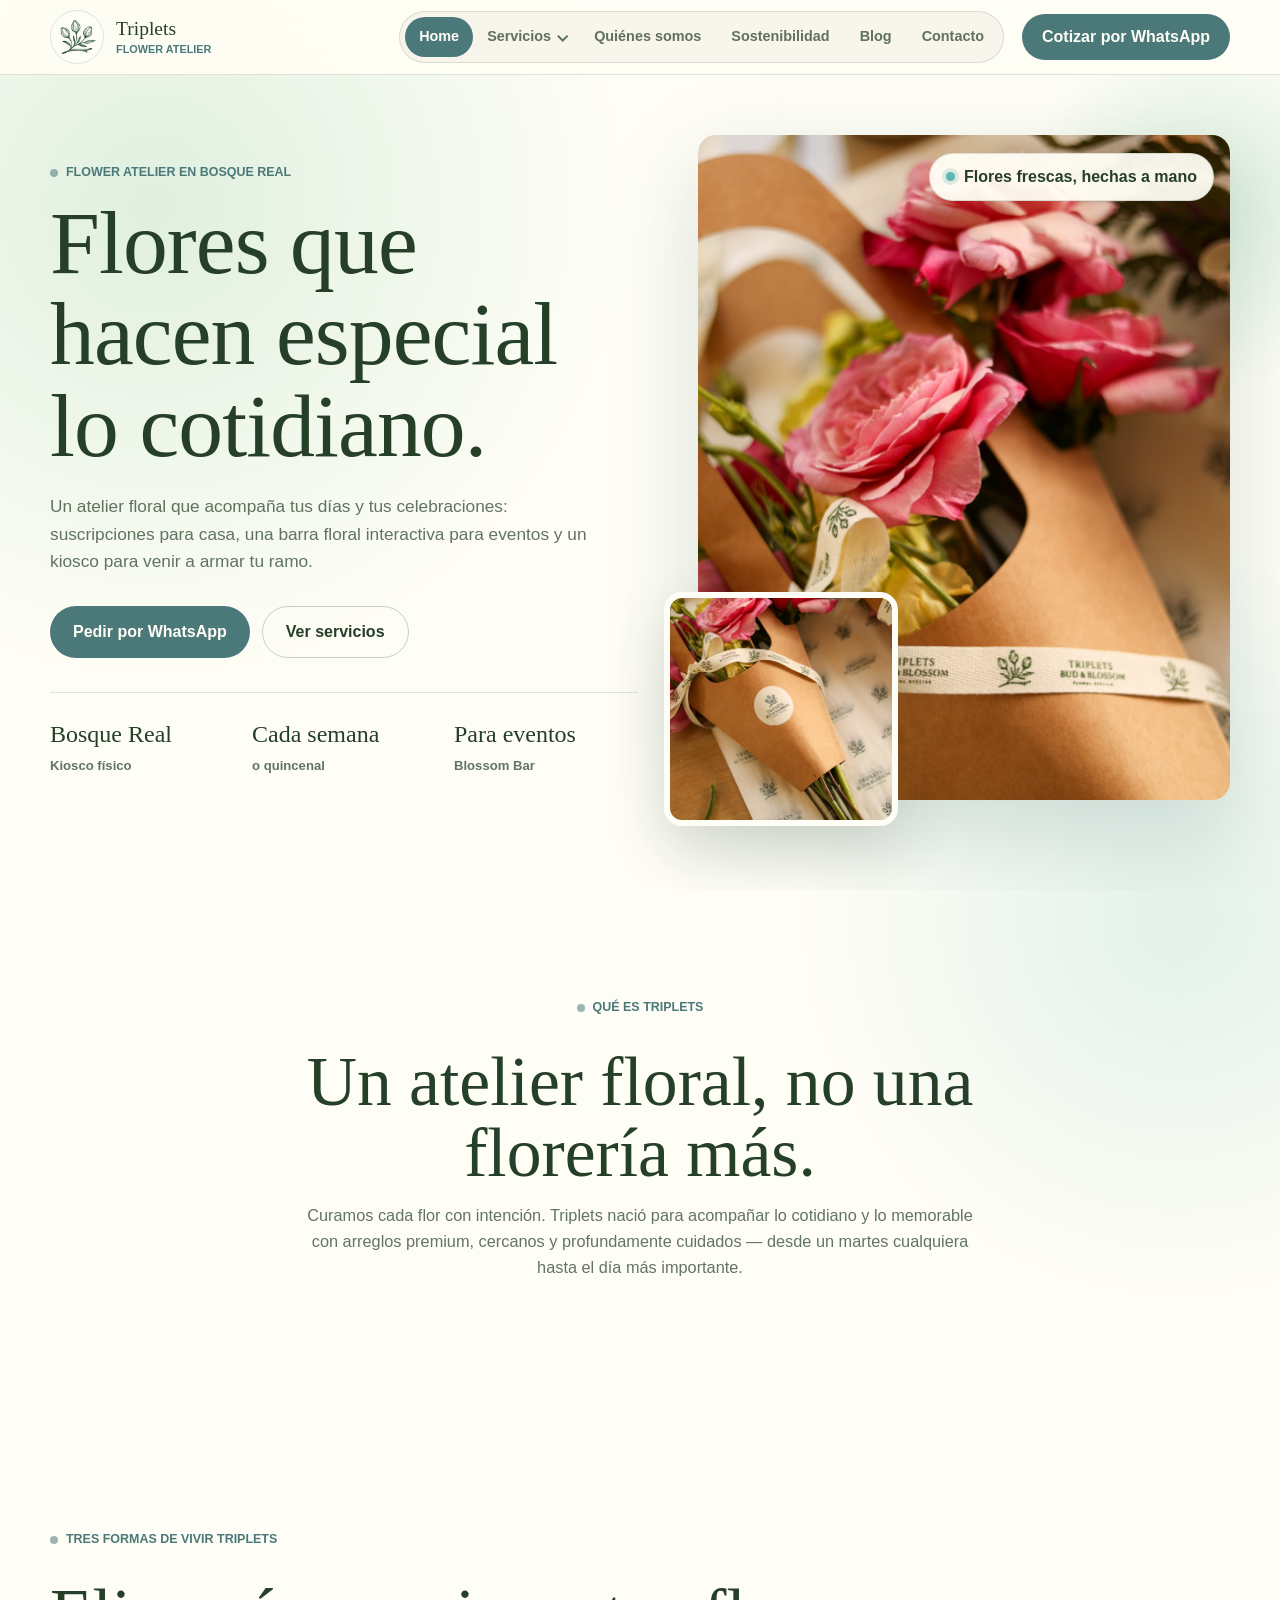
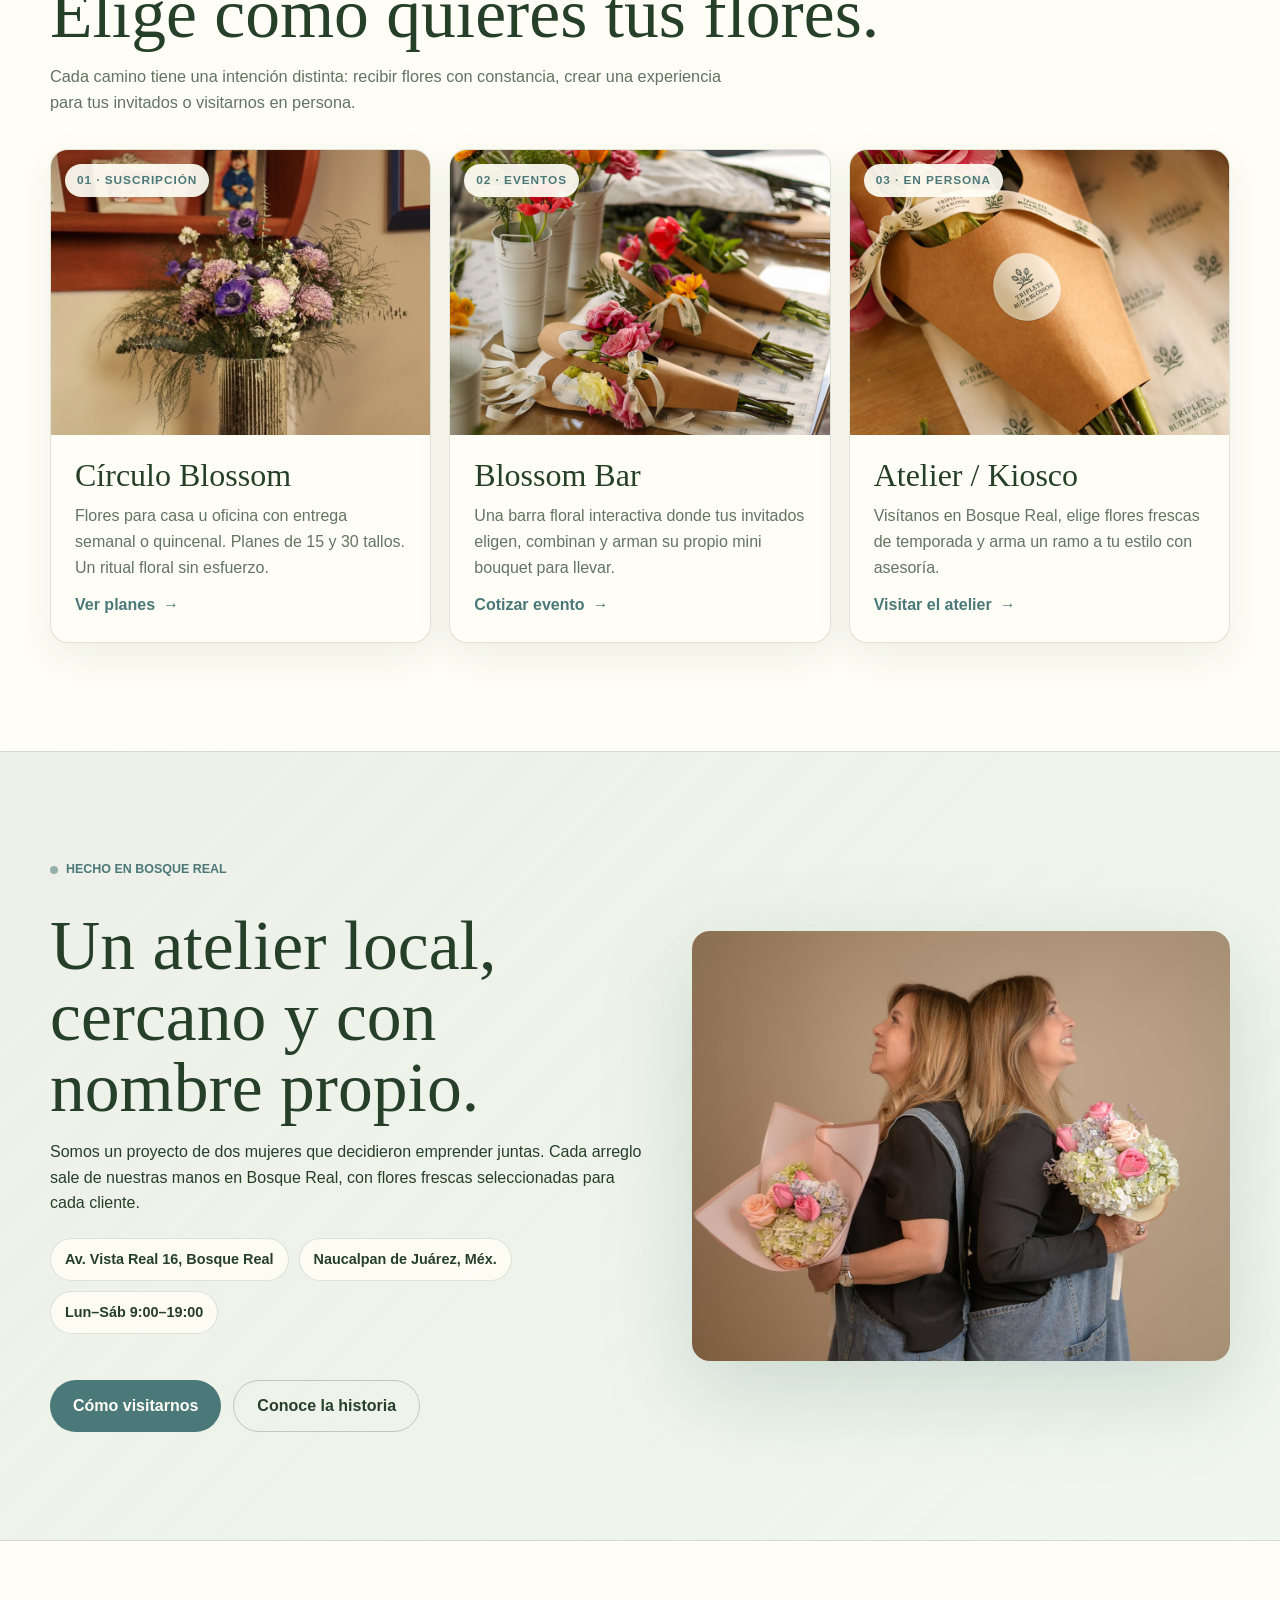
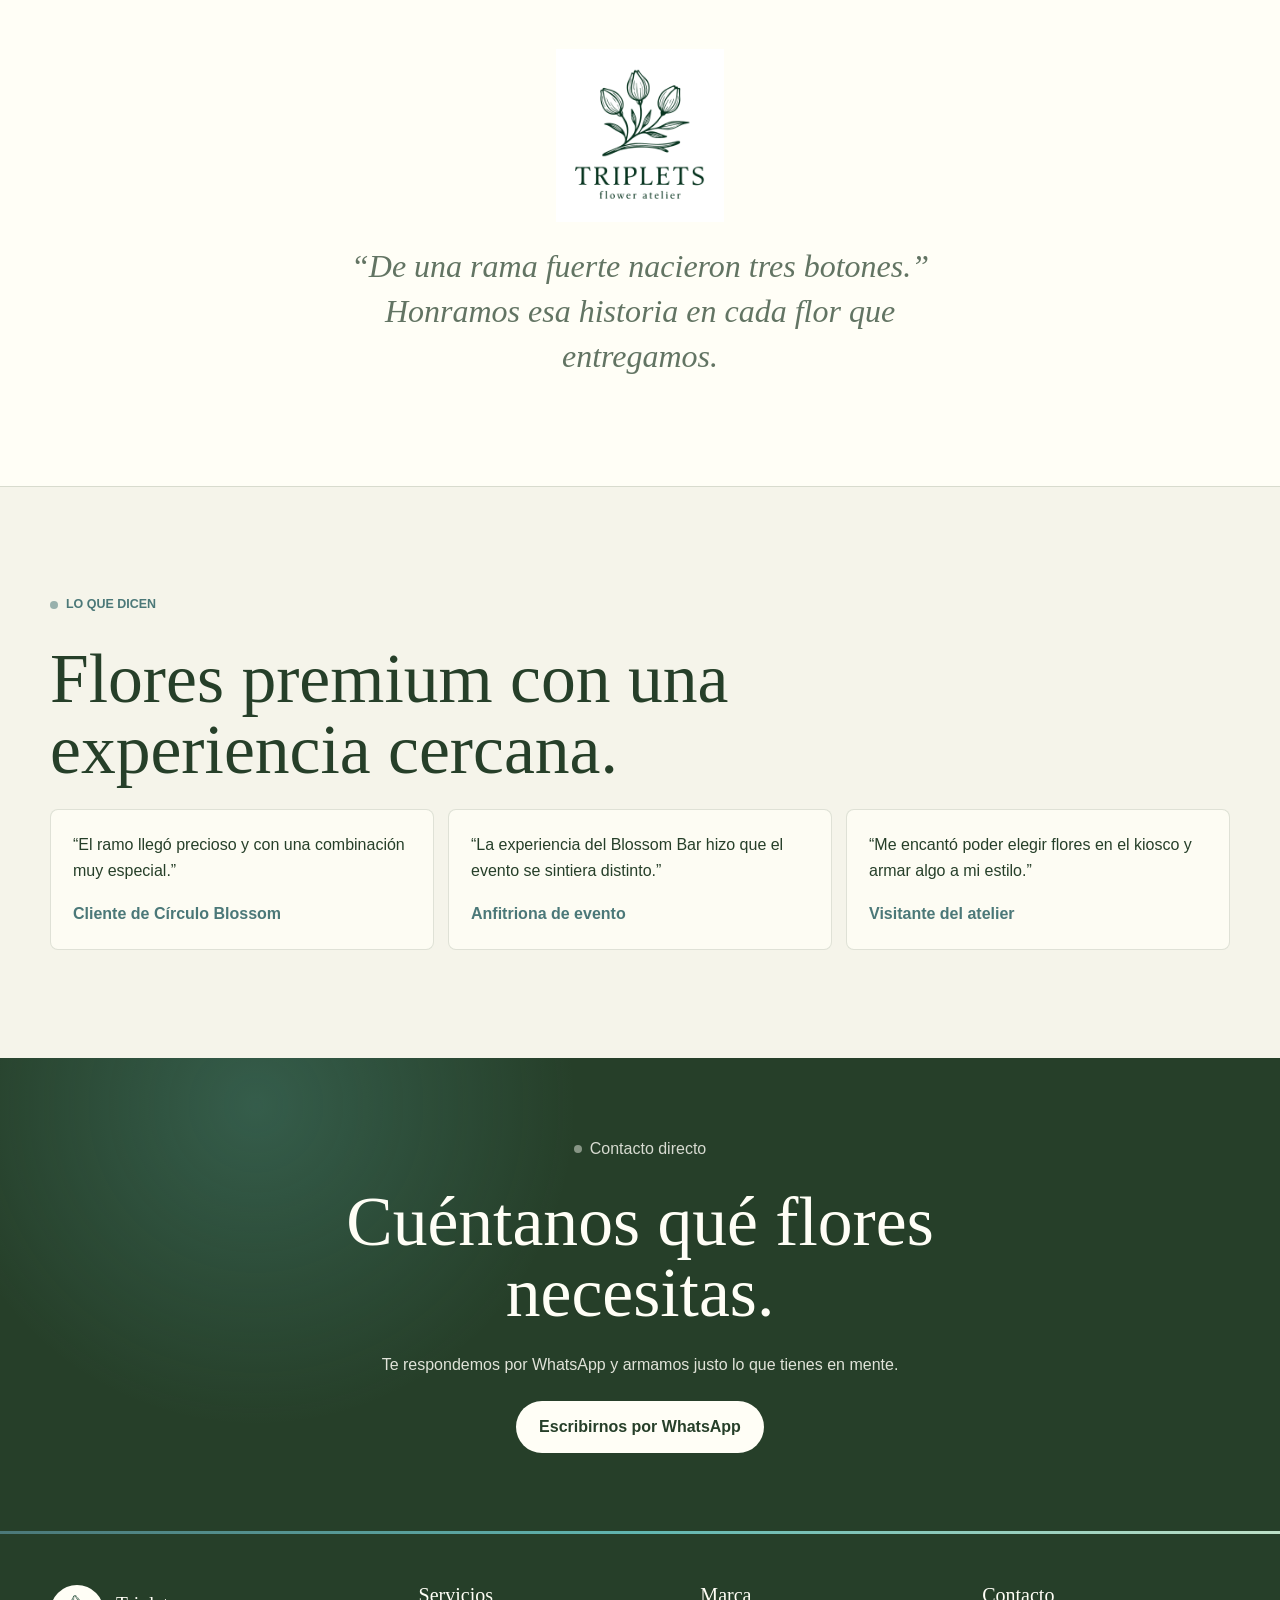
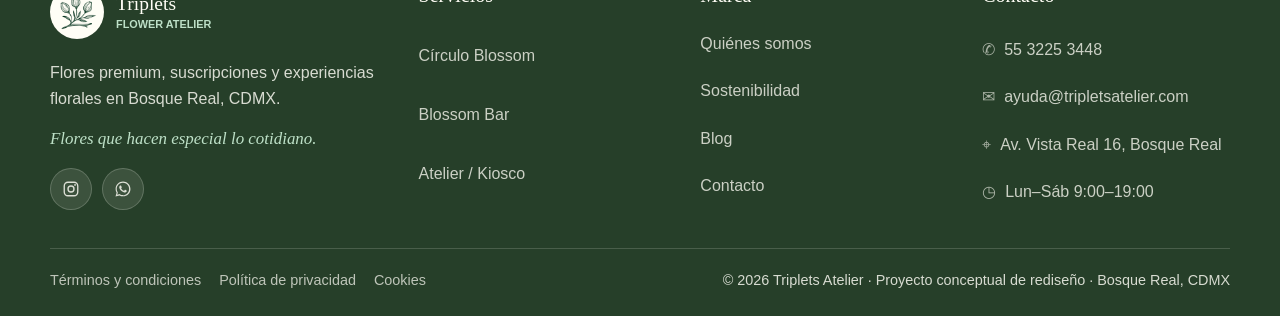
==== commit 0622f033: "pag contacto y links a whatsapp" ====
--- a/index.html
+++ b/index.html
@@ -43,7 +43,7 @@
           <li><a href="./quienes-somos.html">Quiénes somos</a></li>
           <li><a href="./sostenibilidad.html">Sostenibilidad</a></li>
           <li><a href="./blog.html">Blog</a></li>
-          <li><a href="./index.html#contacto">Contacto</a></li>
+          <li><a href="./contacto.html">Contacto</a></li>
         </ul>
 
         <a class="nav-cta" href="https://wa.me/525532253448?text=Hola%20Triplets%2C%20quiero%20cotizar" target="_blank" rel="noopener">
@@ -272,7 +272,7 @@
         <a href="./quienes-somos.html">Quiénes somos</a>
         <a href="./sostenibilidad.html">Sostenibilidad</a>
         <a href="./blog.html">Blog</a>
-        <a href="./index.html#contacto">Contacto</a>
+        <a href="./contacto.html">Contacto</a>
       </div>
 
       <div class="footer-column">
--- a/css/styles.css
+++ b/css/styles.css
@@ -3323,6 +3323,252 @@
   opacity: 0.8;
 }
 
+/* ---------- Contacto ---------- */
+
+.contact-page .page-hero {
+  overflow: hidden;
+  padding: 62px 0 80px;
+}
+
+.contact-hero .hero-media {
+  aspect-ratio: 4 / 5;
+}
+
+.contact-options {
+  background: linear-gradient(135deg, rgba(189, 224, 199, 0.24), rgba(223, 213, 189, 0.22));
+  border-bottom: 1px solid var(--color-border);
+  border-top: 1px solid var(--color-border);
+}
+
+.contact-choice-grid {
+  display: grid;
+  gap: 18px;
+}
+
+.contact-choice-card {
+  background: rgba(255, 254, 246, 0.88);
+  border: 1px solid var(--color-border);
+  border-radius: var(--radius-card);
+  box-shadow: var(--shadow-small);
+  display: grid;
+  gap: 16px;
+  padding: 26px;
+  transition: border-color 220ms var(--ease-out), box-shadow 220ms var(--ease-out), transform 220ms var(--ease-out);
+}
+
+.contact-choice-card:hover {
+  border-color: rgba(75, 120, 120, 0.42);
+  box-shadow: var(--shadow-float);
+  transform: translateY(-4px);
+}
+
+.contact-choice-card-accent {
+  background:
+    linear-gradient(135deg, rgba(189, 224, 199, 0.44), rgba(255, 254, 246, 0.9)),
+    var(--color-cream);
+}
+
+.contact-choice-kicker {
+  color: var(--color-deep-teal);
+  font-size: 0.78rem;
+  font-weight: 900;
+  letter-spacing: 0.05em;
+  text-transform: uppercase;
+}
+
+.contact-choice-card h3 {
+  font-size: clamp(1.7rem, 5vw, 2.35rem);
+}
+
+.contact-choice-card p {
+  color: var(--color-text-muted);
+}
+
+.contact-choice-card .btn {
+  width: 100%;
+}
+
+.contact-form-section {
+  background: var(--color-cream);
+}
+
+.contact-form-layout {
+  display: grid;
+  gap: 28px;
+}
+
+.contact-form {
+  border-color: rgba(75, 120, 120, 0.2);
+  box-shadow: var(--shadow-float);
+  gap: 18px;
+  padding: 22px;
+}
+
+.form-grid {
+  display: grid;
+  gap: 16px;
+}
+
+.form-field {
+  display: grid;
+  gap: 8px;
+}
+
+.form-field label {
+  color: var(--color-forest);
+  font-size: 0.92rem;
+  font-weight: 900;
+}
+
+.form-field label span {
+  color: var(--color-deep-teal);
+}
+
+.contact-form input,
+.contact-form select,
+.contact-form textarea {
+  min-height: 50px;
+  transition: border-color 180ms ease, box-shadow 180ms ease, background 180ms ease;
+}
+
+.contact-form textarea {
+  line-height: 1.55;
+  min-height: 150px;
+}
+
+.form-field.is-invalid input,
+.form-field.is-invalid select,
+.form-field.is-invalid textarea {
+  background: rgba(223, 213, 189, 0.18);
+  border-color: var(--color-deep-teal);
+}
+
+.form-help {
+  color: var(--color-text-muted);
+  font-size: 0.86rem;
+}
+
+.form-error {
+  background: rgba(223, 213, 189, 0.36);
+  border-left: 3px solid var(--color-deep-teal);
+  border-radius: 0 var(--radius-card) var(--radius-card) 0;
+  color: var(--color-forest);
+  font-size: 0.86rem;
+  font-weight: 800;
+  padding: 8px 10px;
+}
+
+.form-error[hidden] {
+  display: none;
+}
+
+.form-summary {
+  margin-top: 2px;
+}
+
+.contact-form .btn {
+  width: 100%;
+}
+
+.contact-info-card {
+  align-self: start;
+  background:
+    linear-gradient(145deg, rgba(38, 63, 41, 0.96), rgba(75, 120, 120, 0.92)),
+    var(--color-forest);
+  border: 1px solid rgba(255, 254, 246, 0.18);
+  border-radius: var(--radius-card);
+  box-shadow: var(--shadow-glow);
+  color: rgba(255, 254, 246, 0.86);
+  display: grid;
+  gap: 20px;
+  padding: 26px;
+}
+
+.contact-info-card .section-label {
+  color: var(--color-pale-green);
+  margin-bottom: 0;
+}
+
+.contact-info-card h2 {
+  color: var(--color-cream);
+  font-size: clamp(1.9rem, 5vw, 2.7rem);
+}
+
+.contact-info-list {
+  display: grid;
+  gap: 16px;
+}
+
+.contact-info-list div {
+  border-top: 1px solid rgba(255, 254, 246, 0.16);
+  display: grid;
+  gap: 4px;
+  padding-top: 16px;
+}
+
+.contact-info-list dt {
+  color: var(--color-pale-green);
+  font-size: 0.78rem;
+  font-weight: 900;
+  letter-spacing: 0.05em;
+  text-transform: uppercase;
+}
+
+.contact-info-list dd {
+  margin: 0;
+}
+
+.contact-info-list a {
+  color: var(--color-cream);
+  font-weight: 900;
+  text-decoration: underline;
+  text-decoration-color: rgba(189, 224, 199, 0.52);
+  text-underline-offset: 4px;
+}
+
+.contact-info-card .btn-ghost {
+  border-color: rgba(255, 254, 246, 0.44);
+  color: var(--color-cream);
+}
+
+.contact-info-card .btn-ghost:hover {
+  background: var(--color-cream);
+  border-color: var(--color-cream);
+  color: var(--color-forest);
+}
+
+@media (min-width: 700px) {
+  .contact-choice-grid {
+    grid-template-columns: repeat(2, minmax(0, 1fr));
+  }
+
+  .contact-choice-card .btn,
+  .contact-form .btn {
+    width: fit-content;
+  }
+
+  .form-grid {
+    grid-template-columns: repeat(2, minmax(0, 1fr));
+  }
+
+  .form-field-wide {
+    grid-column: 1 / -1;
+  }
+}
+
+@media (min-width: 980px) {
+  .contact-form-layout {
+    align-items: start;
+    grid-template-columns: minmax(0, 1.35fr) minmax(300px, 0.65fr);
+    gap: 42px;
+  }
+
+  .contact-info-card {
+    position: sticky;
+    top: calc(var(--header-height) + 28px);
+  }
+}
+
 /* =========================== RESPONSIVE v2 =========================== */
 
 @media (min-width: 600px) {
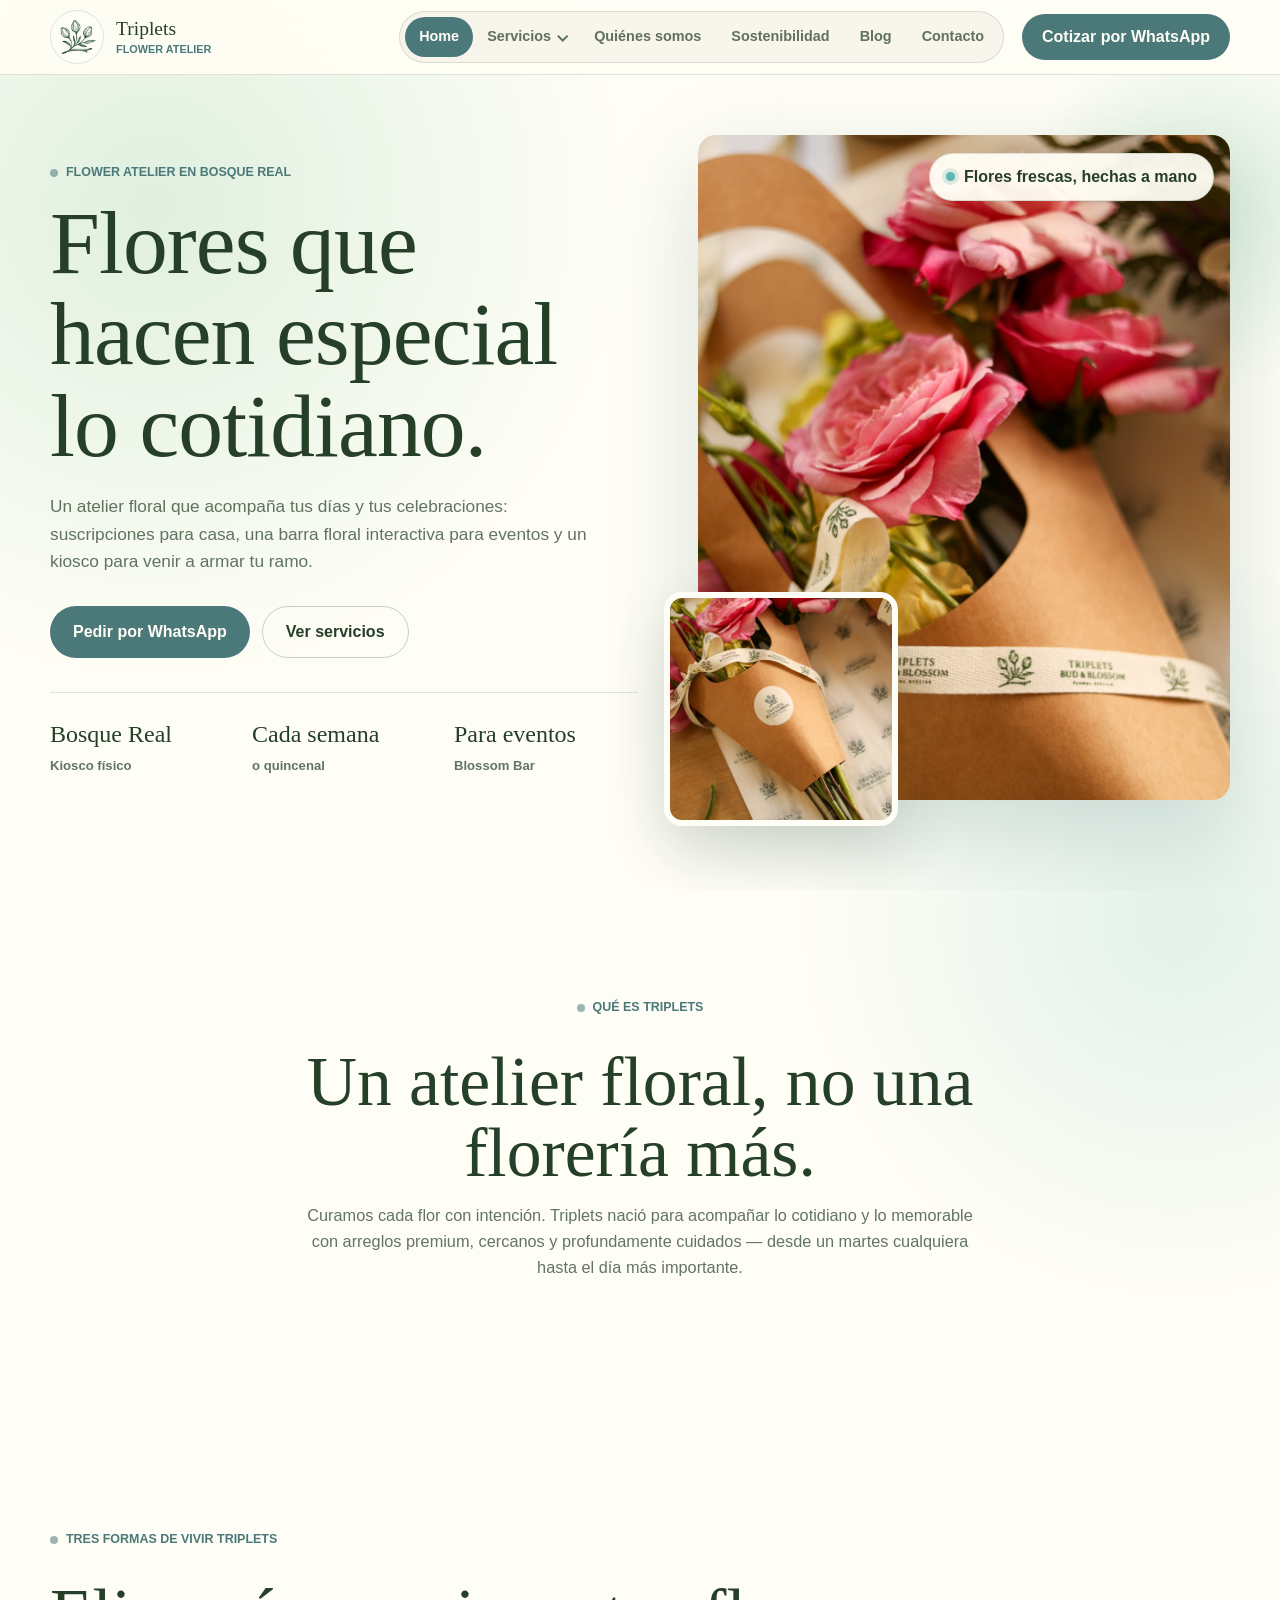
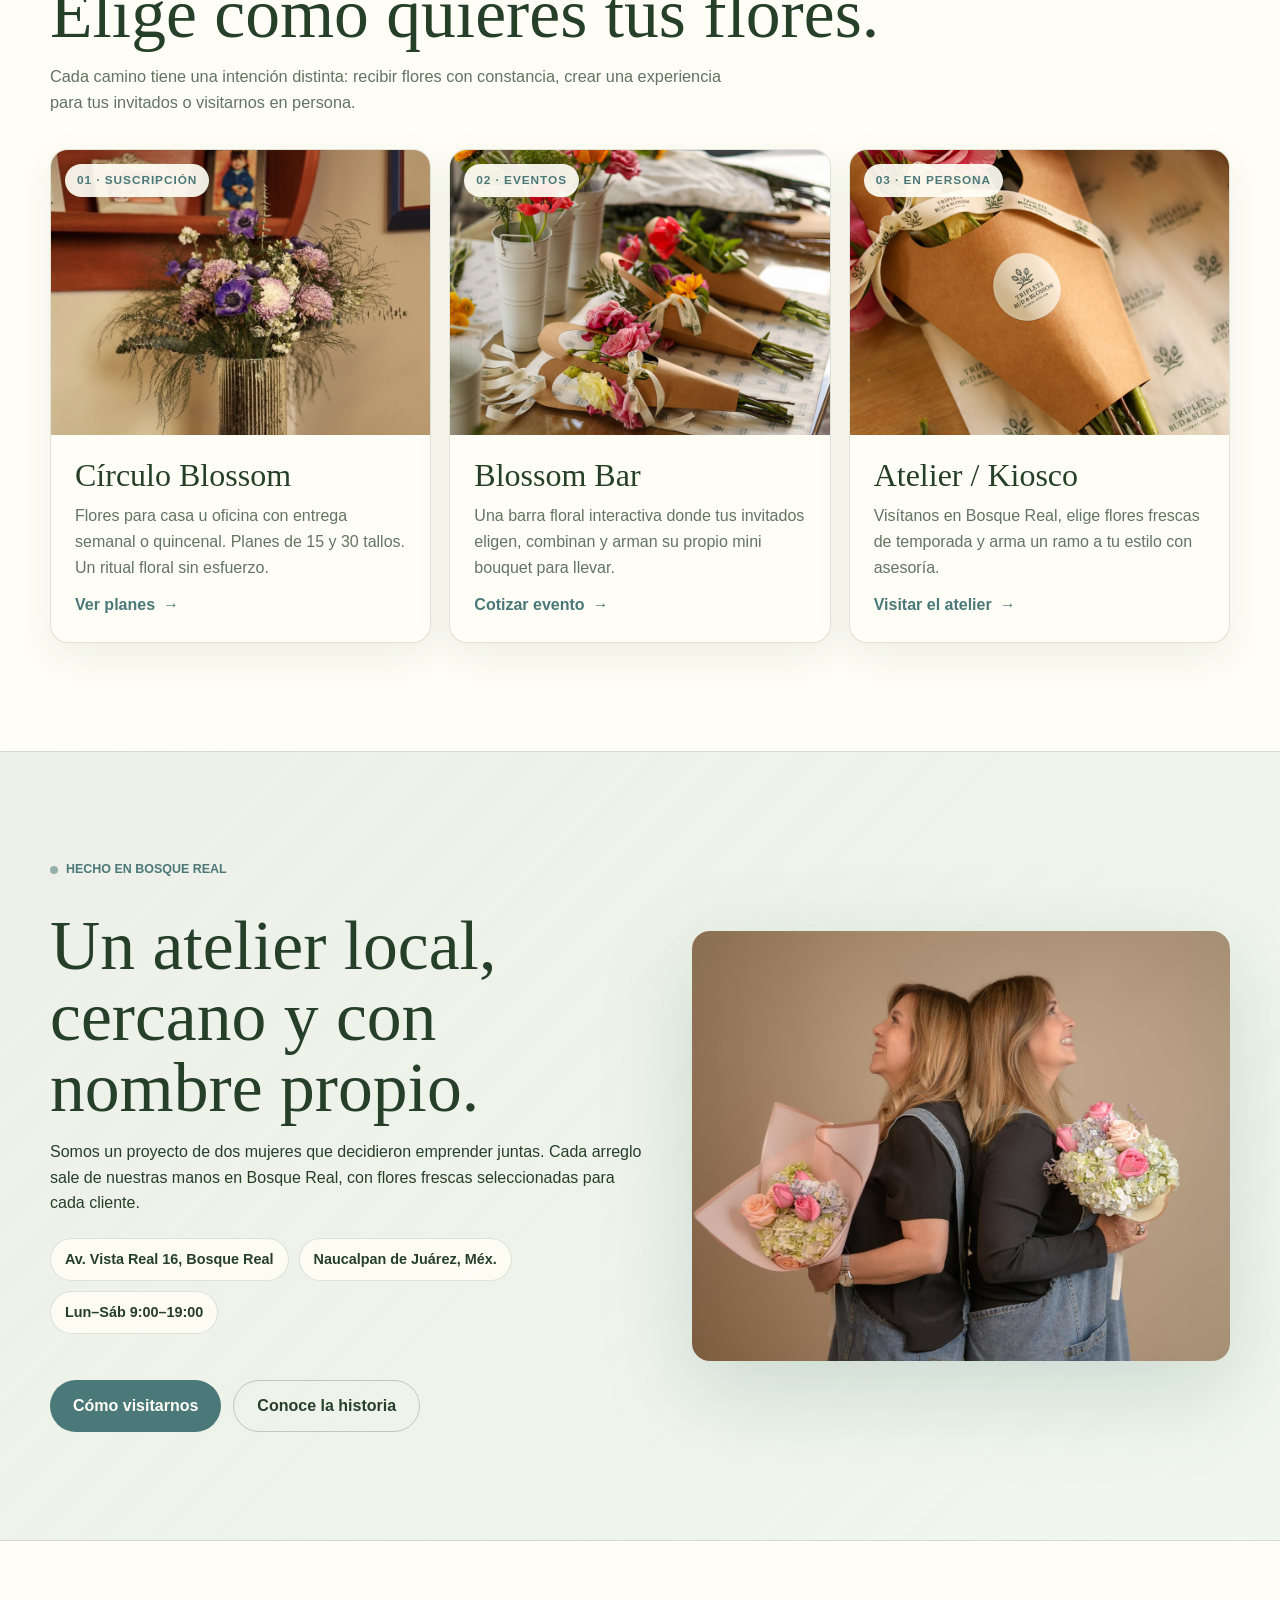
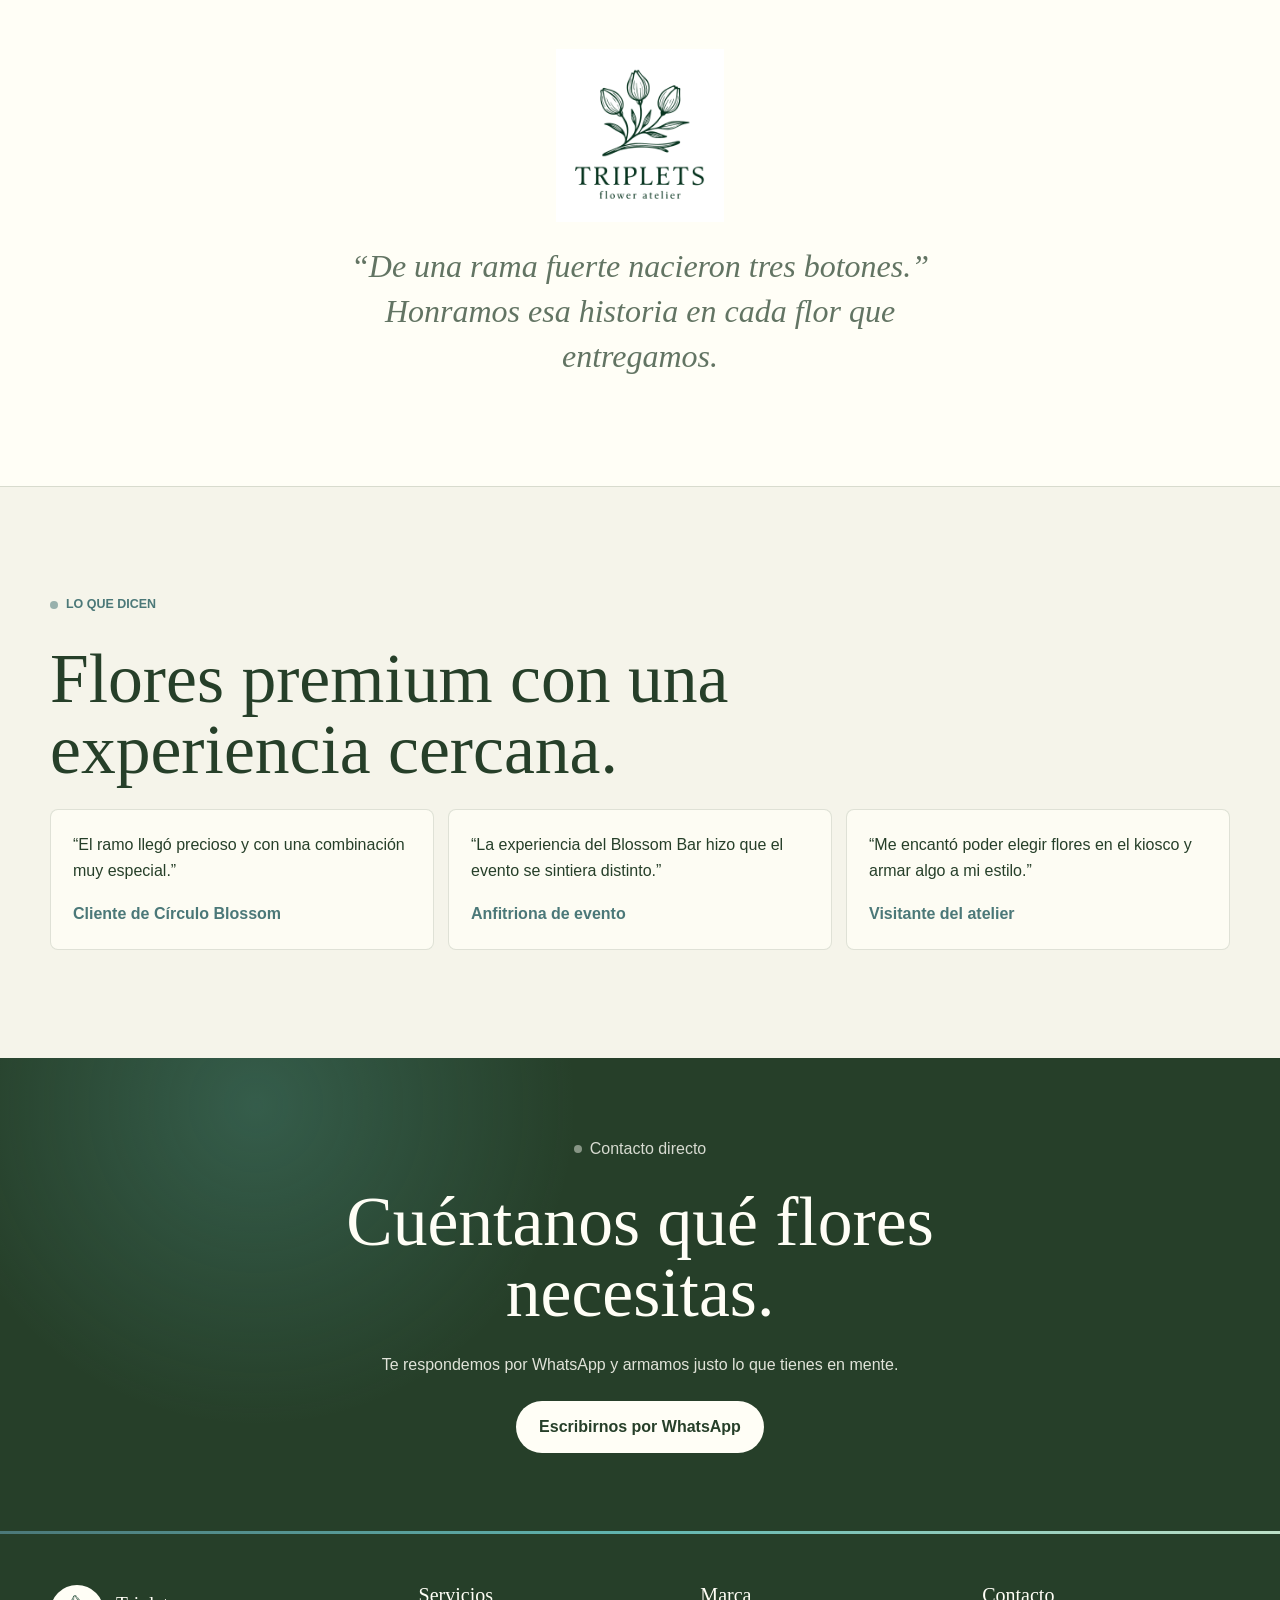
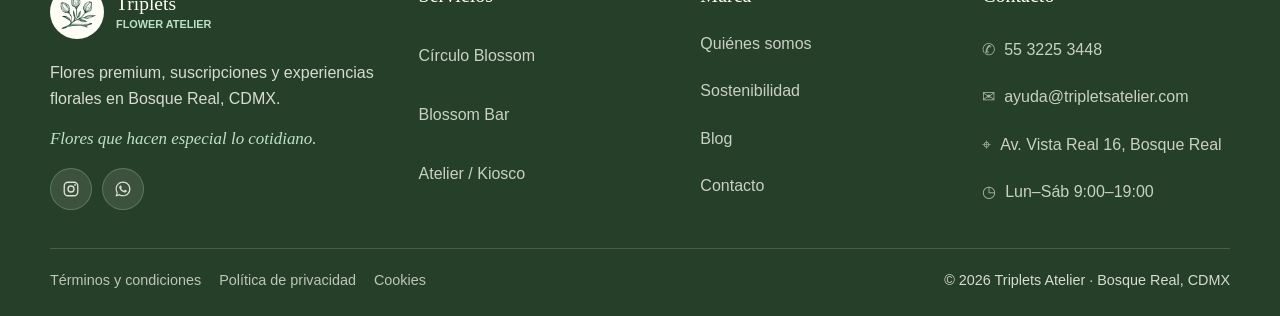
==== commit 95f94c2c: "capa pre deploy" ====
--- a/index.html
+++ b/index.html
@@ -6,6 +6,14 @@
   <meta name="description" content="Triplets Atelier — flower atelier premium en Bosque Real. Suscripciones florales, barra floral para eventos y kiosco físico. Flores que hacen especial lo cotidiano." />
   <title>Triplets Atelier | Flores premium en Bosque Real</title>
 
+  <link rel="canonical" href="https://www.tripletsatelier.com/" />
+  <meta property="og:title" content="Triplets Atelier | Flores premium en Bosque Real" />
+  <meta property="og:description" content="Triplets Atelier — flower atelier premium en Bosque Real. Suscripciones florales, barra floral para eventos y kiosco físico. Flores que hacen especial lo cotidiano." />
+  <meta property="og:image" content="https://www.tripletsatelier.com/images/IMG_3801.jpeg" />
+  <meta property="og:url" content="https://www.tripletsatelier.com/" />
+  <meta property="og:type" content="website" />
+  <meta name="twitter:card" content="summary_large_image" />
+
   <link rel="icon" href="images/cropped-icon.png" />
   <link rel="stylesheet" href="css/styles.css" />
 </head>
@@ -16,7 +24,7 @@
     <nav class="navbar container" aria-label="Navegación principal">
       <a href="./index.html" class="brand" aria-label="Inicio · Triplets Atelier">
         <span class="brand-logo-wrap">
-          <img src="images/cropped-icon.png" alt="" class="brand-logo" />
+          <img src="images/cropped-icon.png" alt="" class="brand-logo" width="512" height="512" />
         </span>
         <span class="brand-copy">
           <strong>Triplets</strong>
@@ -126,7 +134,7 @@
           <article class="path-card">
             <div class="path-media">
               <span class="path-index">01 · Suscripción</span>
-              <img src="images/IMG_3801.jpeg" alt="Arreglo floral premium con anémonas y eucalipto en una sala de casa" />
+              <img src="images/IMG_3801.jpeg" alt="Arreglo floral premium con anémonas y eucalipto en una sala de casa" loading="lazy" />
             </div>
             <div class="path-body">
               <h3>Círculo Blossom</h3>
@@ -138,7 +146,7 @@
           <article class="path-card">
             <div class="path-media">
               <span class="path-index">02 · Eventos</span>
-              <img src="images/conos-15.jpg.jpeg" alt="Mesa con conos florales y cubetas de flores listas para una experiencia de armado" />
+              <img src="images/conos-15.jpg.jpeg" alt="Mesa con conos florales y cubetas de flores listas para una experiencia de armado" loading="lazy" />
             </div>
             <div class="path-body">
               <h3>Blossom Bar</h3>
@@ -150,7 +158,7 @@
           <article class="path-card">
             <div class="path-media">
               <span class="path-index">03 · En persona</span>
-              <img src="images/conos-20.jpg.jpeg" alt="Cono floral de Triplets con sello de marca, listo para llevar" />
+              <img src="images/conos-20.jpg.jpeg" alt="Cono floral de Triplets con sello de marca, listo para llevar" loading="lazy" />
             </div>
             <div class="path-body">
               <h3>Atelier / Kiosco</h3>
@@ -185,7 +193,7 @@
 
         <figure class="locale-figure reveal">
           <img src="images/WhatsApp-Image-2026-04-17-at-2.01.13-PM.jpeg"
-               alt="Las dos fundadoras de Triplets Atelier sosteniendo bouquets pastel" />
+               alt="Las dos fundadoras de Triplets Atelier sosteniendo bouquets pastel" loading="lazy" />
         </figure>
       </div>
     </section>
@@ -193,7 +201,7 @@
     <!-- MOMENTO DE MARCA -->
     <section class="section brand-strip" aria-label="Triplets Flower Atelier">
       <div class="container reveal">
-        <img src="images/IMG_4765.JPG.jpeg" alt="Logotipo de Triplets Flower Atelier" />
+        <img src="images/IMG_4765.JPG.jpeg" alt="Logotipo de Triplets Flower Atelier" loading="lazy" />
         <p>“De una rama fuerte nacieron tres botones.” Honramos esa historia en cada flor que entregamos.</p>
       </div>
     </section>
@@ -241,7 +249,7 @@
       <div class="footer-brand">
         <a href="./index.html" class="brand footer-logo" aria-label="Inicio · Triplets Atelier">
           <span class="brand-logo-wrap">
-            <img src="images/cropped-icon.png" alt="" class="brand-logo" />
+            <img src="images/cropped-icon.png" alt="" class="brand-logo" width="512" height="512" loading="lazy" />
           </span>
           <span class="brand-copy">
             <strong>Triplets</strong>
@@ -286,11 +294,11 @@
 
     <div class="container footer-bottom">
       <div class="footer-legal-links">
-        <a href="#">Términos y condiciones</a>
-        <a href="#">Política de privacidad</a>
-        <a href="#">Cookies</a>
-      </div>
-      <p>© <span data-year>2026</span> Triplets Atelier · Proyecto conceptual de rediseño · Bosque Real, CDMX</p>
+        <a href="./terminos.html">Términos y condiciones</a>
+        <a href="./privacidad.html">Política de privacidad</a>
+        <a href="./cookies.html">Cookies</a>
+      </div>
+      <p>© <span data-year>2026</span> Triplets Atelier · Bosque Real, CDMX</p>
     </div>
   </footer>
 
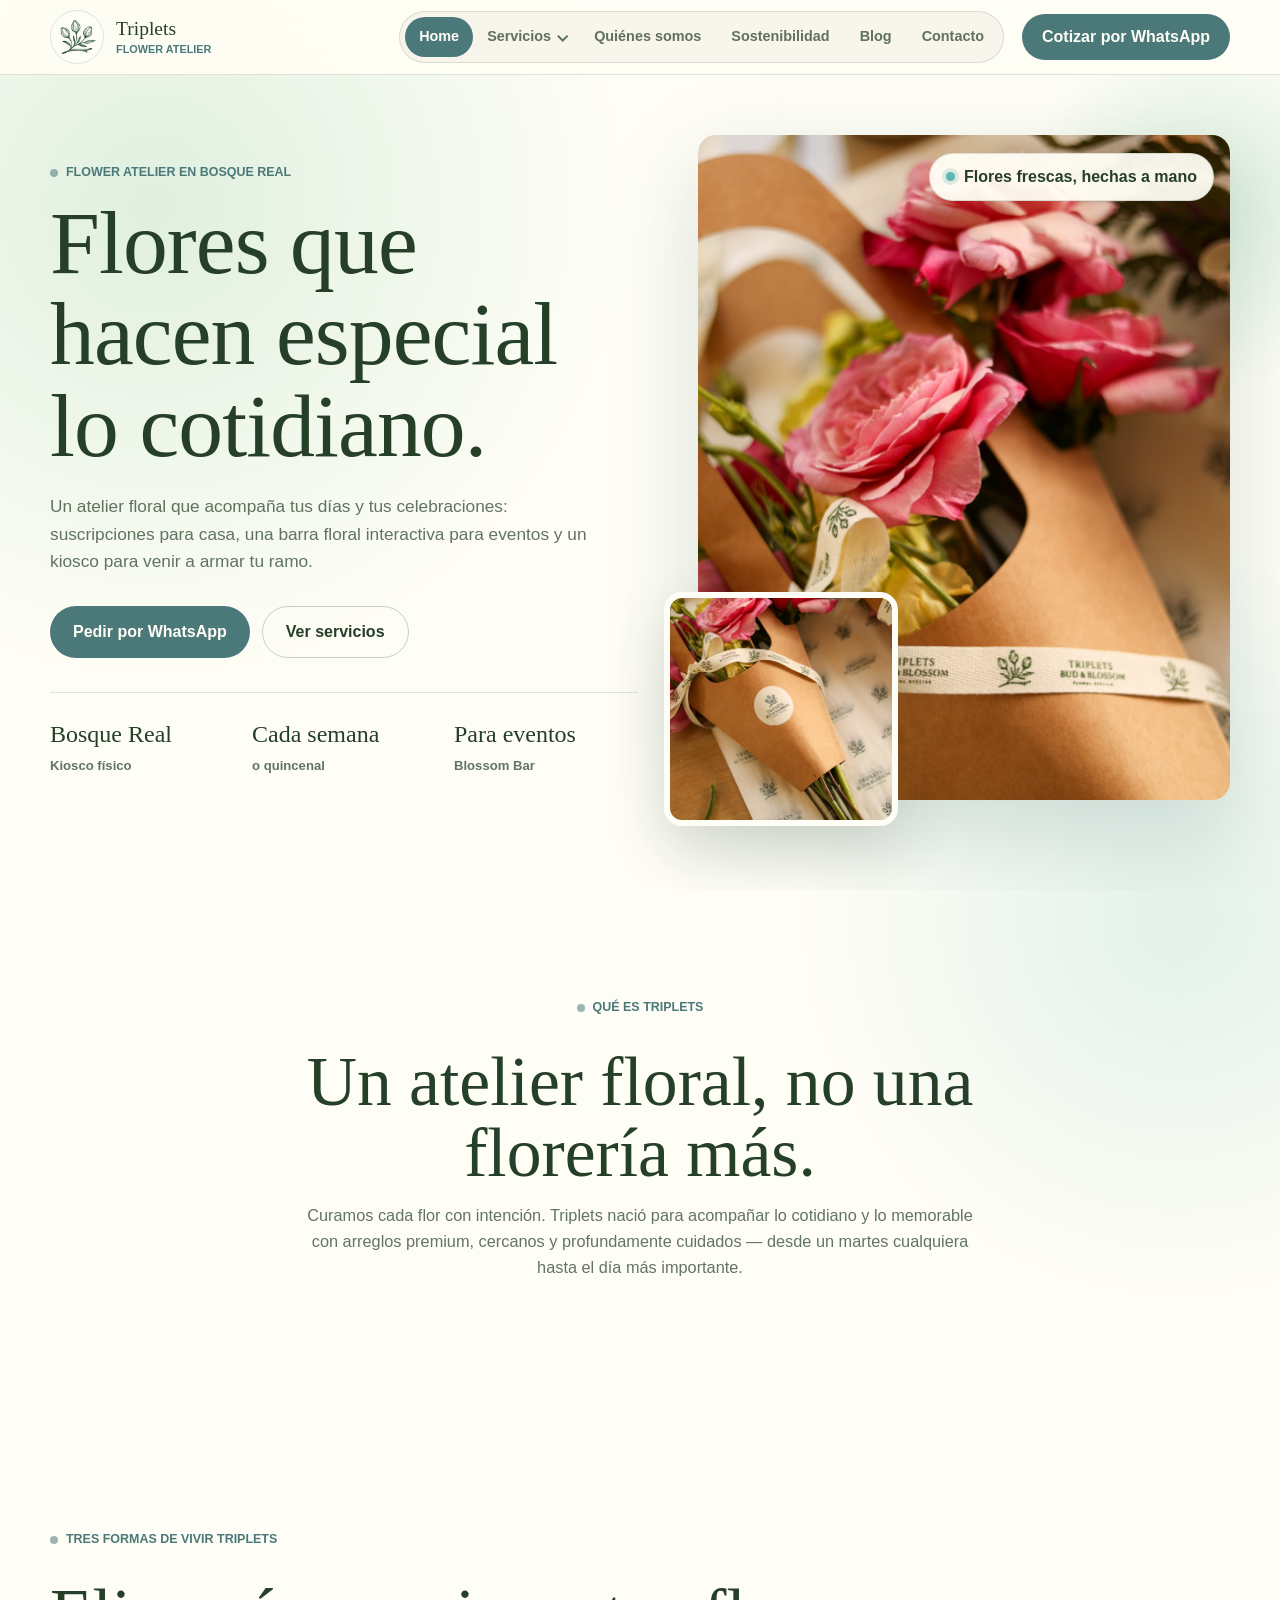
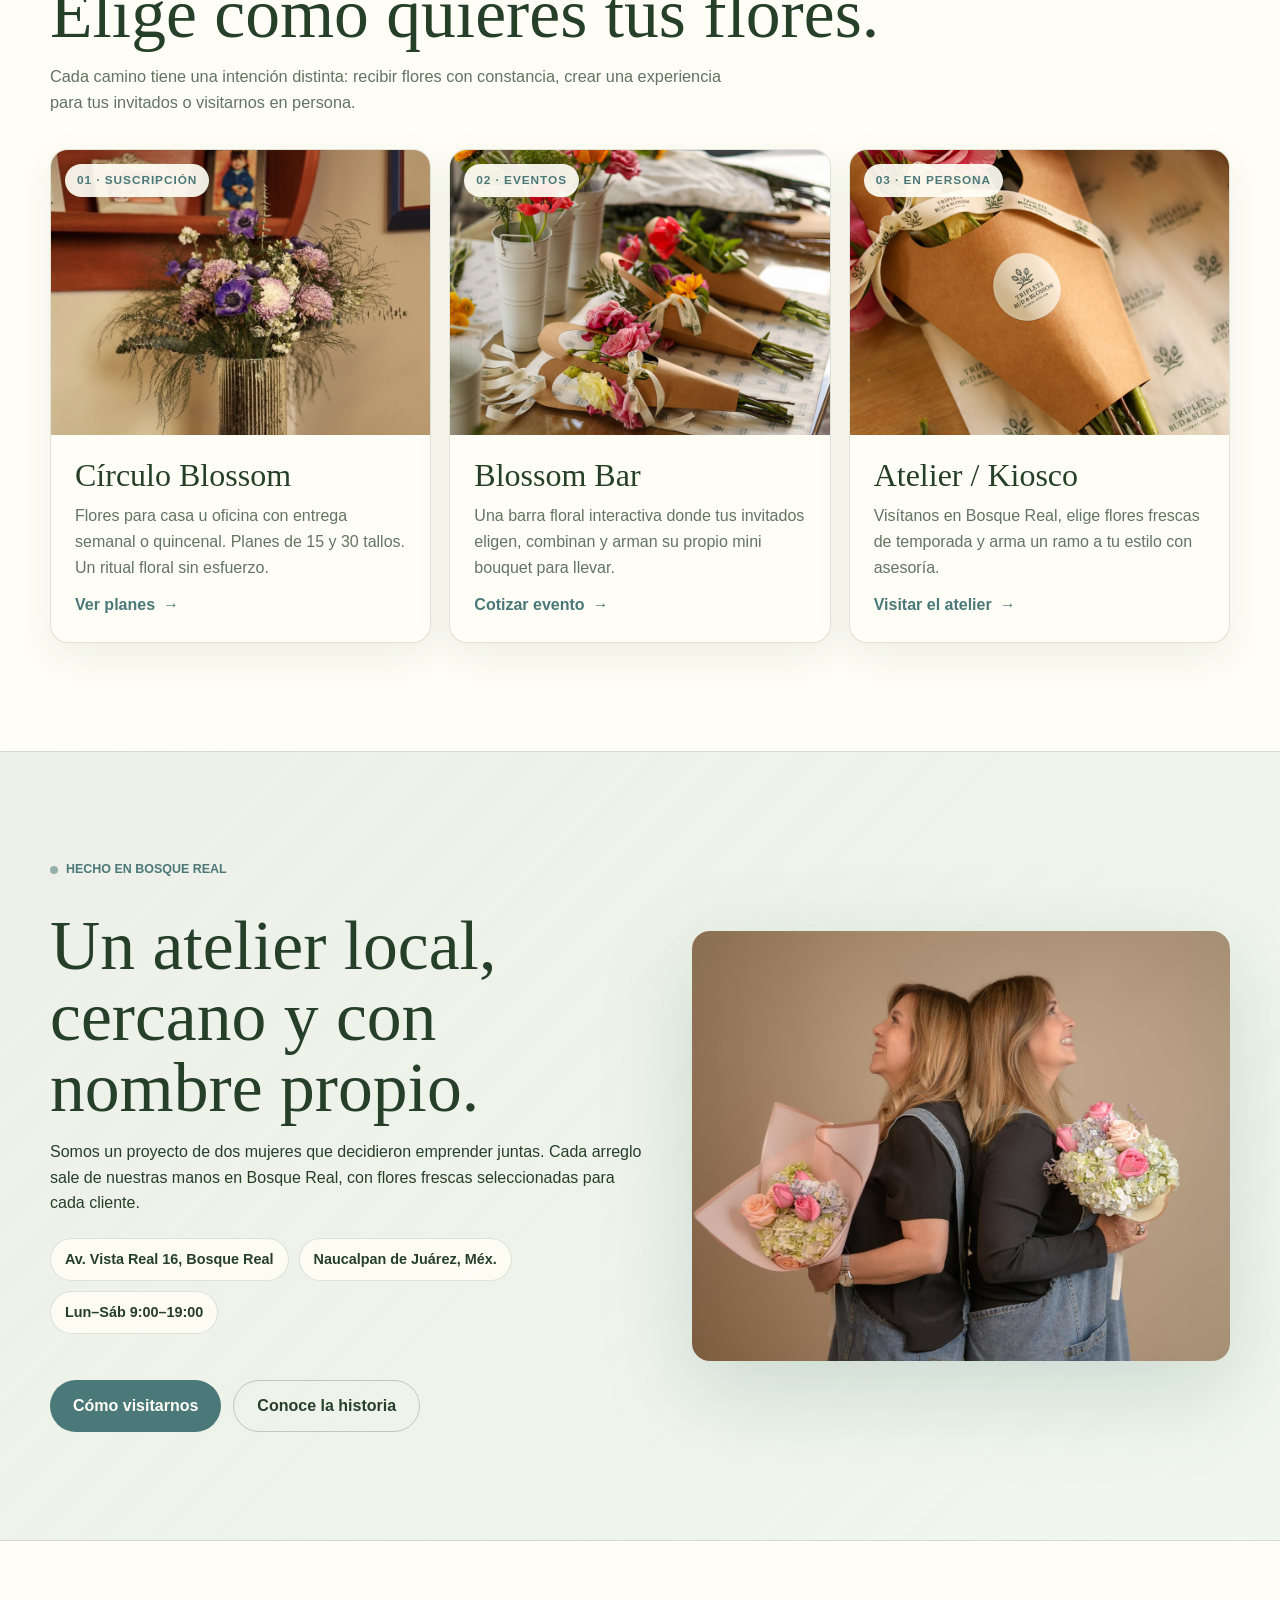
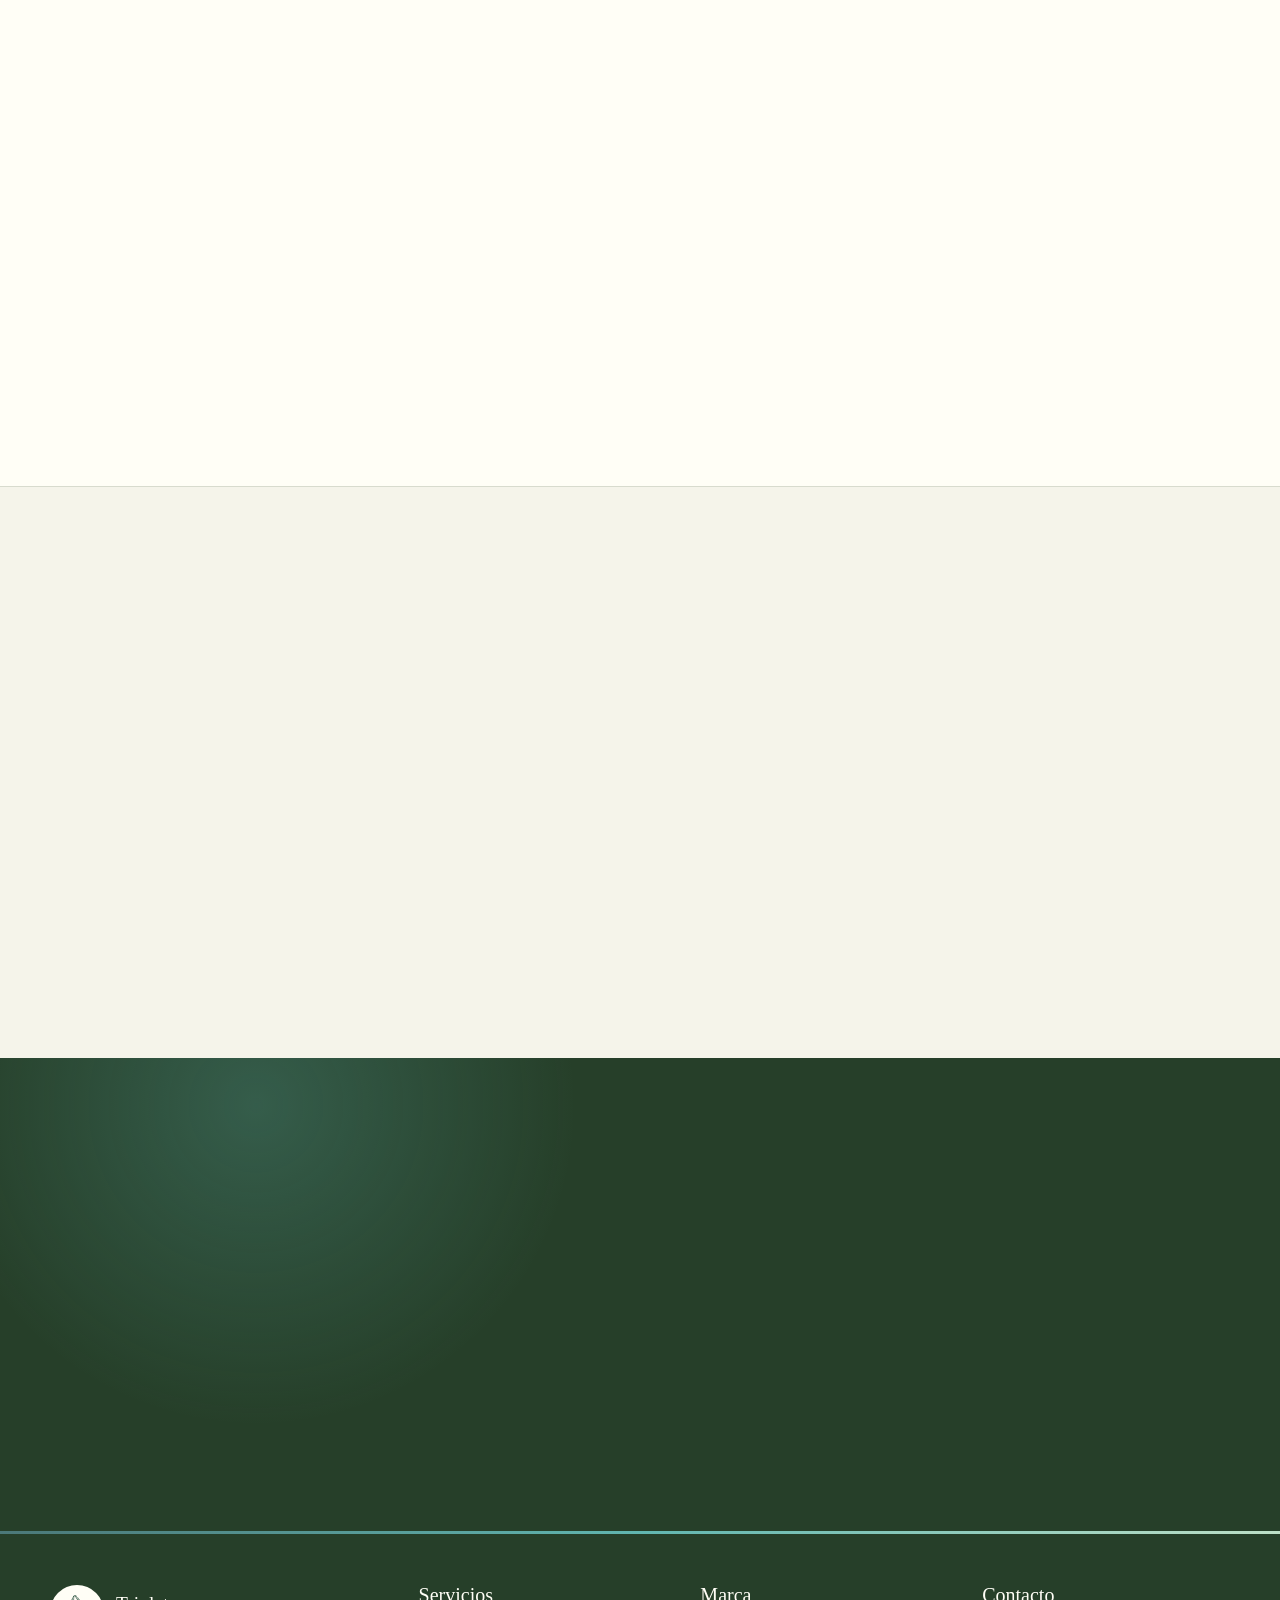
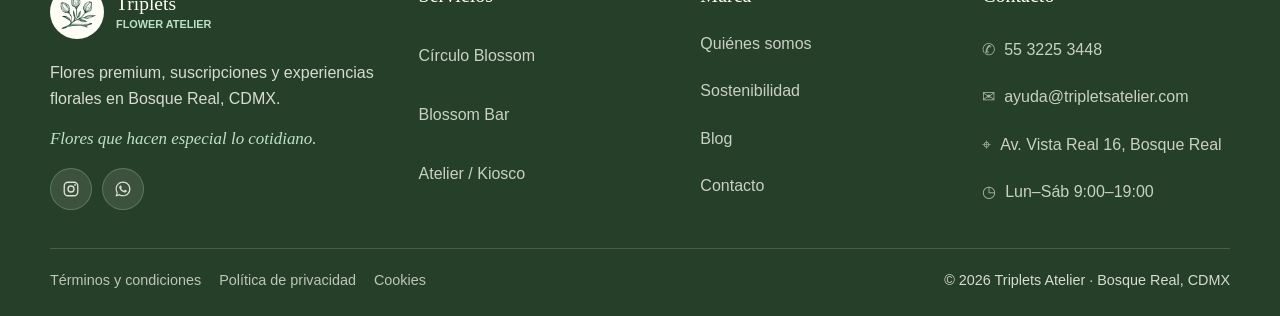
==== commit e97cfd99: "actualizacion metadatos e imagen de open graph" ====
--- a/index.html
+++ b/index.html
@@ -9,7 +9,7 @@
   <link rel="canonical" href="https://www.tripletsatelier.com/" />
   <meta property="og:title" content="Triplets Atelier | Flores premium en Bosque Real" />
   <meta property="og:description" content="Triplets Atelier — flower atelier premium en Bosque Real. Suscripciones florales, barra floral para eventos y kiosco físico. Flores que hacen especial lo cotidiano." />
-  <meta property="og:image" content="https://www.tripletsatelier.com/images/IMG_3801.jpeg" />
+  <meta property="og:image" content="https://www.tripletsatelier.com/images/og-triplets.png" />
   <meta property="og:url" content="https://www.tripletsatelier.com/" />
   <meta property="og:type" content="website" />
   <meta name="twitter:card" content="summary_large_image" />
--- a/css/styles.css
+++ b/css/styles.css
@@ -3175,10 +3175,40 @@
   transition: border-color 220ms var(--ease-out), box-shadow 220ms var(--ease-out), transform 220ms var(--ease-out);
 }
 
+/* Las cards del blog son informativas (sin artículo aún): sin lift en hover
+   para no sugerir que son clicables. */
 .post-card:hover {
-  border-color: rgba(75, 120, 120, 0.4);
-  box-shadow: var(--shadow-float);
-  transform: translateY(-5px);
+  border-color: var(--color-border);
+}
+
+.post-tag {
+  align-self: flex-start;
+  background: rgba(226, 223, 211, 0.5);
+  border: 1px solid var(--color-border);
+  border-radius: var(--radius-pill);
+  color: var(--color-text-muted);
+  font-size: 0.72rem;
+  font-weight: 800;
+  letter-spacing: 0.04em;
+  margin-top: 4px;
+  padding: 6px 12px;
+  text-transform: uppercase;
+}
+
+.form-fallback {
+  background: rgba(189, 224, 199, 0.35);
+  border: 1px solid var(--color-border);
+  border-radius: var(--radius-card);
+  color: var(--color-forest);
+  font-weight: 700;
+  margin-top: 14px;
+  padding: 14px 16px;
+}
+
+.form-fallback a {
+  color: var(--color-deep-teal);
+  font-weight: 900;
+  text-decoration: underline;
 }
 
 .post-cover {
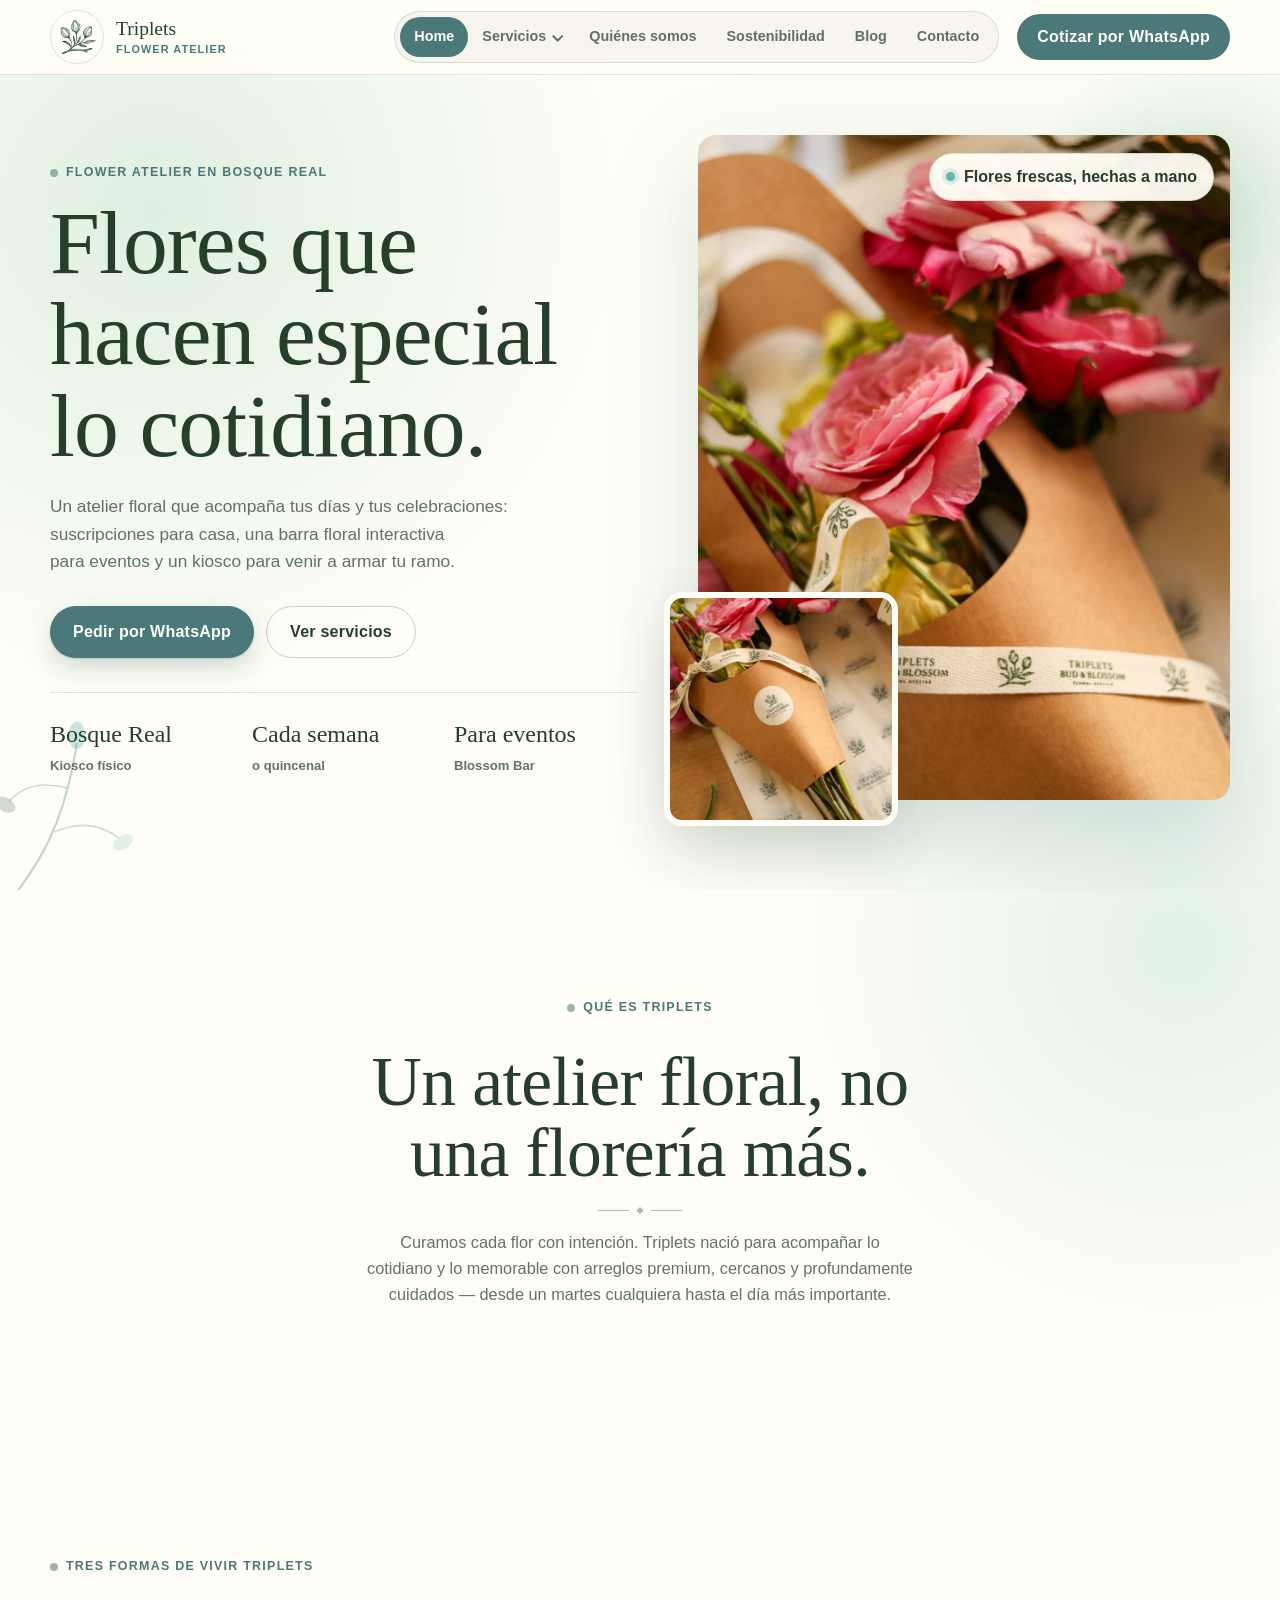
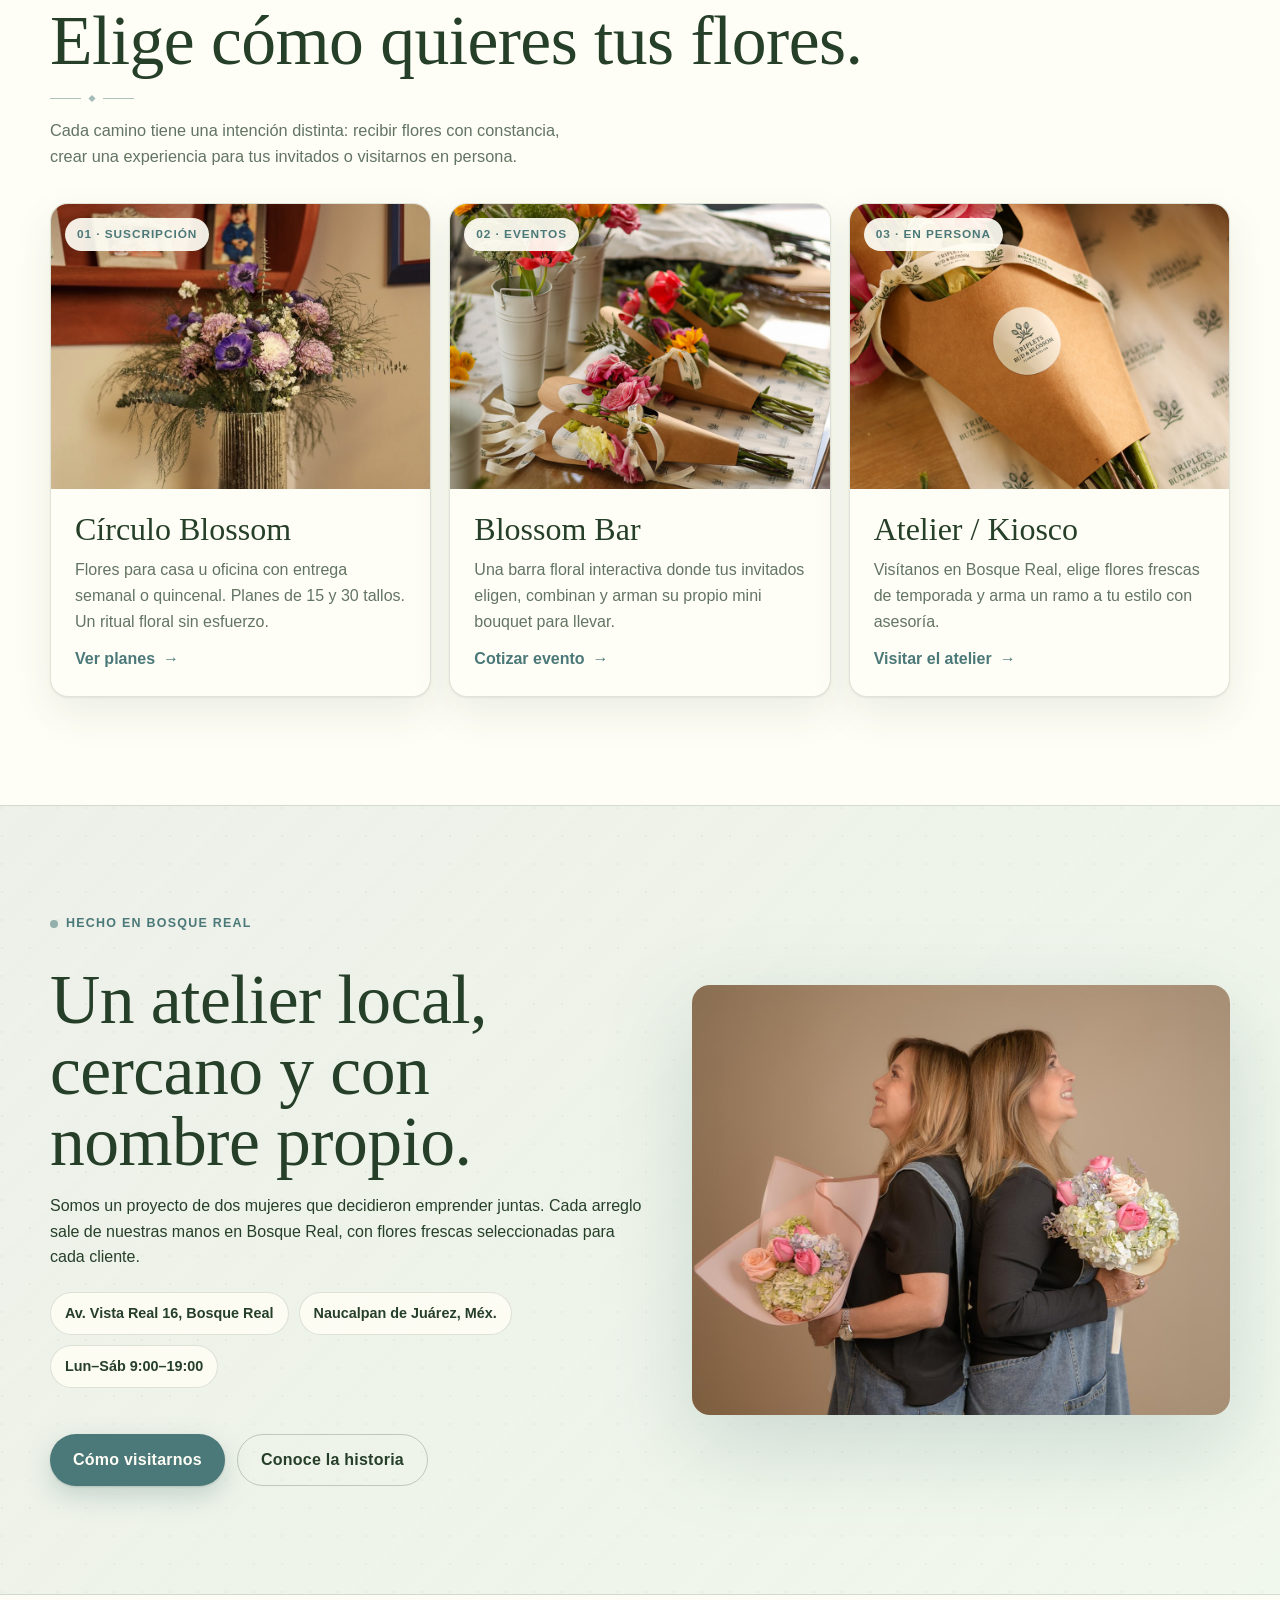
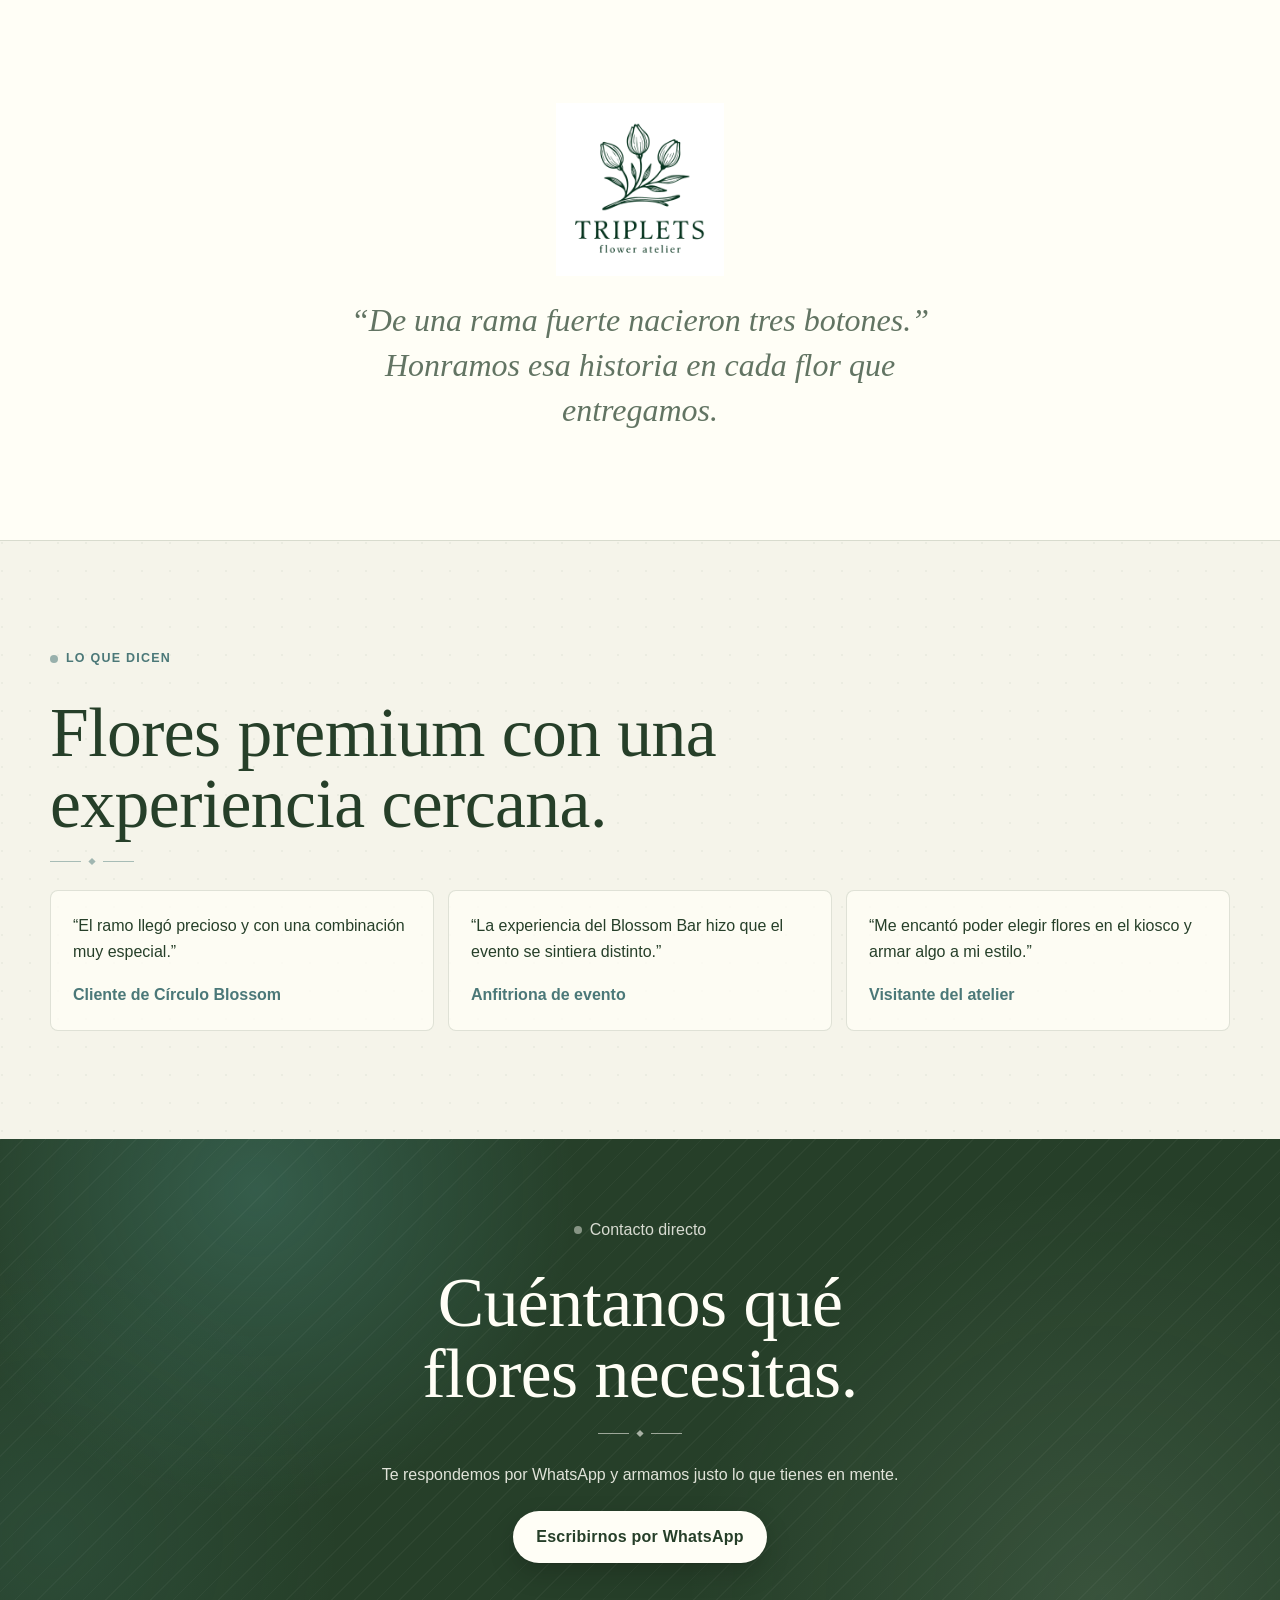
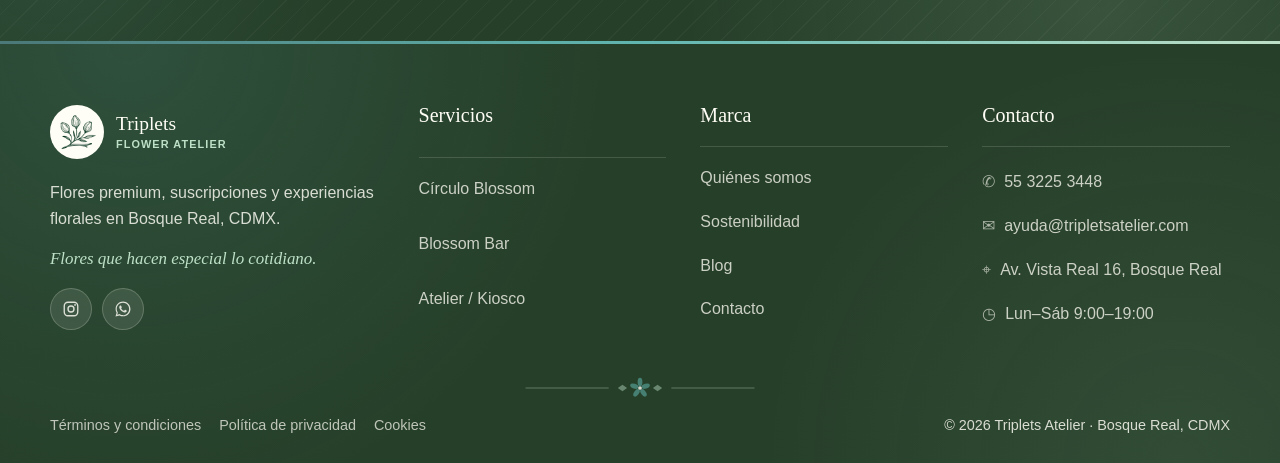
==== commit 134c82da: "primer draft version 2.0" ====
--- a/index.html
+++ b/index.html
@@ -9,13 +9,21 @@
   <link rel="canonical" href="https://www.tripletsatelier.com/" />
   <meta property="og:title" content="Triplets Atelier | Flores premium en Bosque Real" />
   <meta property="og:description" content="Triplets Atelier — flower atelier premium en Bosque Real. Suscripciones florales, barra floral para eventos y kiosco físico. Flores que hacen especial lo cotidiano." />
-  <meta property="og:image" content="https://www.tripletsatelier.com/images/og-triplets.png" />
+  <meta property="og:image" content="https://www.tripletsatelier.com/images/og-triplets.jpg" />
+  <meta property="og:image:width" content="1200" />
+  <meta property="og:image:height" content="630" />
+  <meta property="og:image:alt" content="Triplets Atelier — Flores que hacen especial lo cotidiano." />
+  <meta property="og:site_name" content="Triplets Atelier" />
+  <meta property="og:locale" content="es_MX" />
   <meta property="og:url" content="https://www.tripletsatelier.com/" />
   <meta property="og:type" content="website" />
   <meta name="twitter:card" content="summary_large_image" />
 
+  <meta name="theme-color" content="#fffef6" />
   <link rel="icon" href="images/cropped-icon.png" />
+  <link rel="apple-touch-icon" href="images/cropped-icon.png" />
   <link rel="stylesheet" href="css/styles.css" />
+  <link rel="stylesheet" href="css/styles-v2-premium.css" />
 </head>
 <body>
   <a class="skip-link" href="#inicio">Saltar al contenido</a>
@@ -64,6 +72,14 @@
   <main id="inicio">
     <!-- HERO -->
     <section class="home-hero" aria-labelledby="hero-title">
+      <svg class="orn-hero" viewBox="0 0 200 200" fill="none" xmlns="http://www.w3.org/2000/svg" aria-hidden="true" role="presentation" focusable="false">
+        <path d="M26 192C60 150 84 112 96 34" stroke="#4b7878" stroke-opacity="0.32" stroke-width="2" stroke-linecap="round"/>
+        <path d="M75 118C98 108 118 110 136 124" stroke="#4b7878" stroke-opacity="0.26" stroke-width="1.5" stroke-linecap="round"/>
+        <path d="M86 76C62 70 46 74 32 88" stroke="#4b7878" stroke-opacity="0.26" stroke-width="1.5" stroke-linecap="round"/>
+        <ellipse cx="96" cy="26" rx="8" ry="13" fill="#61b6b0" fill-opacity="0.34"/>
+        <ellipse cx="140" cy="128" rx="6.5" ry="10.5" transform="rotate(58 140 128)" fill="#bde0c7" fill-opacity="0.42"/>
+        <ellipse cx="28" cy="92" rx="6.5" ry="10.5" transform="rotate(-58 28 92)" fill="#4b7878" fill-opacity="0.26"/>
+      </svg>
       <div class="container home-hero-grid">
         <div class="home-hero-copy reveal">
           <p class="eyebrow section-label">Flower atelier en Bosque Real</p>
@@ -99,7 +115,7 @@
         <figure class="hero-figure reveal">
           <div class="hero-img-main">
             <img src="images/WhatsApp-Image-2026-02-18-at-10.07.24-AM.jpeg"
-                 alt="Ramo de rosas rosas envuelto en papel kraft con listón de marca Triplets" />
+                 alt="Ramo de rosas rosas envuelto en papel kraft con listón de marca Triplets" fetchpriority="high" decoding="async" width="1066" height="1600" />
           </div>
           <div class="hero-img-sub">
             <img src="images/conos-20.jpg.jpeg" alt="Cono floral de Triplets con sello de marca sobre una mesa de madera" />
@@ -292,6 +308,23 @@
       </div>
     </div>
 
+    <div class="container footer-ornament" aria-hidden="true">
+      <svg viewBox="0 0 260 26" fill="none" xmlns="http://www.w3.org/2000/svg" aria-hidden="true" role="presentation" focusable="false">
+        <line x1="6" y1="13" x2="96" y2="13" stroke="#bde0c7" stroke-opacity="0.4" stroke-width="1"/>
+        <line x1="164" y1="13" x2="254" y2="13" stroke="#bde0c7" stroke-opacity="0.4" stroke-width="1"/>
+        <path d="M106 13l5-3.5 5 3.5-5 3.5Z" fill="#bde0c7" fill-opacity="0.45"/>
+        <path d="M144 13l5-3.5 5 3.5-5 3.5Z" fill="#bde0c7" fill-opacity="0.45"/>
+        <g transform="translate(130 13)">
+          <ellipse cx="0" cy="-6.5" rx="2.6" ry="4.6" fill="#61b6b0" fill-opacity="0.55"/>
+          <ellipse cx="6.2" cy="-2" rx="2.6" ry="4.6" transform="rotate(72 6.2 -2)" fill="#61b6b0" fill-opacity="0.55"/>
+          <ellipse cx="3.8" cy="5.3" rx="2.6" ry="4.6" transform="rotate(144 3.8 5.3)" fill="#61b6b0" fill-opacity="0.55"/>
+          <ellipse cx="-3.8" cy="5.3" rx="2.6" ry="4.6" transform="rotate(-144 -3.8 5.3)" fill="#61b6b0" fill-opacity="0.55"/>
+          <ellipse cx="-6.2" cy="-2" rx="2.6" ry="4.6" transform="rotate(-72 -6.2 -2)" fill="#61b6b0" fill-opacity="0.55"/>
+          <circle cx="0" cy="0" r="2" fill="#fffef6" fill-opacity="0.8"/>
+        </g>
+      </svg>
+    </div>
+
     <div class="container footer-bottom">
       <div class="footer-legal-links">
         <a href="./terminos.html">Términos y condiciones</a>
--- a/css/styles.css
+++ b/css/styles.css
@@ -3159,12 +3159,14 @@
 
 /* ---------- Blog / Sostenibilidad ---------- */
 
-.post-grid {
-  display: grid;
-  gap: 20px;
-}
-
-.post-card {
+/* ---------- Blog: listado de artículos ---------- */
+
+.blog-article-grid {
+  display: grid;
+  gap: 22px;
+}
+
+.blog-article-card {
   background: var(--color-cream);
   border: 1px solid var(--color-border);
   border-radius: var(--radius-media);
@@ -3175,24 +3177,327 @@
   transition: border-color 220ms var(--ease-out), box-shadow 220ms var(--ease-out), transform 220ms var(--ease-out);
 }
 
-/* Las cards del blog son informativas (sin artículo aún): sin lift en hover
-   para no sugerir que son clicables. */
-.post-card:hover {
-  border-color: var(--color-border);
-}
-
-.post-tag {
+.blog-article-card:hover,
+.blog-article-card:focus-within {
+  border-color: rgba(75, 120, 120, 0.36);
+  box-shadow: var(--shadow-float);
+  transform: translateY(-4px);
+}
+
+.blog-article-media {
+  aspect-ratio: 16 / 10;
+  overflow: hidden;
+  position: relative;
+}
+
+.blog-article-media img {
+  display: block;
+  height: 100%;
+  object-fit: cover;
+  transition: transform 1.1s var(--ease-out);
+  width: 100%;
+}
+
+.blog-article-card:hover .blog-article-media img {
+  transform: scale(1.05);
+}
+
+.blog-article-cat {
+  background: rgba(255, 254, 246, 0.92);
+  border-radius: var(--radius-pill);
+  color: var(--color-deep-teal);
+  font-size: 0.72rem;
+  font-weight: 900;
+  left: 14px;
+  letter-spacing: 0.05em;
+  padding: 7px 13px;
+  position: absolute;
+  text-transform: uppercase;
+  top: 14px;
+}
+
+.blog-article-body {
+  display: flex;
+  flex: 1;
+  flex-direction: column;
+  gap: 10px;
+  padding: 22px;
+}
+
+.blog-article-byline {
+  color: var(--color-deep-teal);
+  font-size: 0.76rem;
+  font-weight: 800;
+  letter-spacing: 0.03em;
+  text-transform: uppercase;
+}
+
+.blog-article-card h2 {
+  font-size: 1.32rem;
+  line-height: 1.25;
+}
+
+.blog-article-excerpt {
+  color: var(--color-text-muted);
+  flex: 1;
+}
+
+.blog-article-link {
+  align-items: center;
   align-self: flex-start;
-  background: rgba(226, 223, 211, 0.5);
+  background: none;
+  border: none;
+  color: var(--color-deep-teal);
+  cursor: pointer;
+  display: inline-flex;
+  font-weight: 800;
+  gap: 8px;
+  margin-top: 4px;
+  padding: 4px 0;
+}
+
+.blog-article-link span {
+  transition: transform 200ms var(--ease-out);
+}
+
+.blog-article-link:hover span {
+  transform: translateX(4px);
+}
+
+.blog-article-link:focus-visible {
+  border-radius: 6px;
+  outline: 2px solid var(--color-deep-teal);
+  outline-offset: 3px;
+}
+
+/* ---------- Blog: modal de artículo ---------- */
+
+body.modal-open {
+  overflow: hidden;
+}
+
+.blog-modal {
+  background: var(--color-cream);
+  border: none;
+  border-radius: var(--radius-media);
+  box-shadow: var(--shadow-large);
+  color: var(--color-forest);
+  /* margin:auto re-centra el modal: el reset global `* { margin: 0 }` anula
+     el centrado por defecto que el navegador da a dialog:modal. */
+  margin: auto;
+  max-height: min(88vh, 780px);
+  max-width: 720px;
+  overflow: hidden;
+  padding: 0;
+  width: min(92vw, 720px);
+}
+
+.blog-modal::backdrop {
+  background: rgba(38, 63, 41, 0.5);
+}
+
+.blog-modal-inner {
+  display: flex;
+  flex-direction: column;
+  max-height: min(88vh, 780px);
+  overflow-y: auto;
+  padding: clamp(22px, 4vw, 40px);
+  position: relative;
+}
+
+.blog-modal-close {
+  align-items: center;
+  align-self: flex-end;
+  background: var(--color-cream);
   border: 1px solid var(--color-border);
+  border-radius: 50%;
+  color: var(--color-forest);
+  cursor: pointer;
+  display: inline-flex;
+  flex: none;
+  font-size: 1.6rem;
+  height: 44px;
+  justify-content: center;
+  line-height: 1;
+  position: sticky;
+  top: 0;
+  transition: background 200ms var(--ease-out), border-color 200ms var(--ease-out);
+  width: 44px;
+  z-index: 3;
+}
+
+.blog-modal-close:hover {
+  background: var(--color-pale-green);
+  border-color: var(--color-mint);
+}
+
+.blog-modal-close:focus-visible {
+  outline: 2px solid var(--color-deep-teal);
+  outline-offset: 2px;
+}
+
+.blog-modal-meta {
+  align-items: center;
+  display: flex;
+  flex-wrap: wrap;
+  gap: 10px 14px;
+  margin-top: -8px;
+}
+
+.blog-tag {
+  background: var(--color-pale-green);
   border-radius: var(--radius-pill);
-  color: var(--color-text-muted);
+  color: var(--color-forest);
   font-size: 0.72rem;
+  font-weight: 900;
+  letter-spacing: 0.05em;
+  padding: 6px 13px;
+  text-transform: uppercase;
+}
+
+.blog-byline {
+  color: var(--color-deep-teal);
+  font-size: 0.8rem;
   font-weight: 800;
-  letter-spacing: 0.04em;
-  margin-top: 4px;
-  padding: 6px 12px;
+  letter-spacing: 0.02em;
   text-transform: uppercase;
+}
+
+.blog-modal-title {
+  font-size: clamp(1.7rem, 4vw, 2.4rem);
+  line-height: 1.16;
+  margin-top: 14px;
+}
+
+.blog-modal-figure {
+  aspect-ratio: 16 / 9;
+  border-radius: var(--radius-card);
+  margin-top: 20px;
+  overflow: hidden;
+}
+
+.blog-modal-figure img {
+  display: block;
+  height: 100%;
+  object-fit: cover;
+  width: 100%;
+}
+
+.blog-modal-content {
+  margin-top: 22px;
+}
+
+.blog-modal-content > * + * {
+  margin-top: 16px;
+}
+
+.blog-modal-content p {
+  color: rgba(38, 63, 41, 0.86);
+  font-size: 1.02rem;
+  line-height: 1.75;
+}
+
+.blog-modal-content .blog-modal-lead {
+  color: var(--color-deep-teal);
+  font-family: var(--font-title);
+  font-size: 1.16rem;
+  font-style: italic;
+  line-height: 1.6;
+}
+
+.blog-modal-content h3 {
+  font-size: 1.24rem;
+  margin-top: 26px;
+}
+
+.blog-modal-content ul {
+  color: rgba(38, 63, 41, 0.86);
+  display: grid;
+  gap: 10px;
+  list-style: none;
+  padding: 0;
+}
+
+.blog-modal-content li {
+  line-height: 1.65;
+  padding-left: 22px;
+  position: relative;
+}
+
+.blog-modal-content li::before {
+  color: var(--color-mint);
+  content: "✿";
+  left: 0;
+  position: absolute;
+  top: 1px;
+}
+
+.blog-modal-content blockquote {
+  border-left: 3px solid var(--color-mint);
+  color: var(--color-forest);
+  font-family: var(--font-title);
+  font-size: 1.2rem;
+  font-style: italic;
+  line-height: 1.5;
+  padding: 6px 0 6px 20px;
+}
+
+.blog-modal-cta {
+  background: rgba(189, 224, 199, 0.32);
+  border: 1px solid var(--color-border);
+  border-radius: var(--radius-card);
+  margin-top: 30px;
+  padding: 24px 22px;
+  text-align: center;
+}
+
+.blog-modal-cta p {
+  color: var(--color-forest);
+  font-family: var(--font-title);
+  font-size: 1.2rem;
+  margin-bottom: 16px;
+}
+
+.blog-modal-cta-actions {
+  display: flex;
+  flex-wrap: wrap;
+  gap: 12px;
+  justify-content: center;
+}
+
+@media (prefers-reduced-motion: no-preference) {
+  .blog-modal[open] {
+    animation: blogModalIn 280ms var(--ease-out);
+  }
+
+  .blog-modal[open]::backdrop {
+    animation: blogBackdropIn 280ms var(--ease-out);
+  }
+}
+
+@keyframes blogModalIn {
+  from { opacity: 0; transform: translateY(16px) scale(0.985); }
+  to { opacity: 1; transform: translateY(0) scale(1); }
+}
+
+@keyframes blogBackdropIn {
+  from { opacity: 0; }
+  to { opacity: 1; }
+}
+
+@media (max-width: 600px) {
+  .blog-modal {
+    border-radius: 0;
+    height: 100dvh;
+    margin: 0;
+    max-height: 100dvh;
+    max-width: 100vw;
+    width: 100vw;
+  }
+
+  .blog-modal-inner {
+    max-height: 100dvh;
+  }
 }
 
 .form-fallback {
@@ -3211,88 +3516,99 @@
   text-decoration: underline;
 }
 
-.post-cover {
-  align-items: flex-end;
-  aspect-ratio: 16 / 10;
-  display: flex;
-  overflow: hidden;
-  padding: 16px;
-  position: relative;
-}
-
-.post-cover-1 { background: linear-gradient(140deg, var(--color-pale-green), var(--color-mint)); }
-.post-cover-2 { background: linear-gradient(140deg, var(--color-sand), var(--color-stone)); }
-.post-cover-3 { background: linear-gradient(140deg, var(--color-deep-teal), var(--color-forest)); }
-
-.post-cover span {
-  background: rgba(255, 254, 246, 0.92);
-  border-radius: var(--radius-pill);
-  color: var(--color-forest);
-  font-size: 0.74rem;
-  font-weight: 900;
-  letter-spacing: 0.05em;
-  padding: 7px 12px;
-  position: relative;
-  text-transform: uppercase;
-  z-index: 1;
-}
-
-.post-cover::after {
-  background: url("../images/flor-movil.png") no-repeat center / contain;
-  content: "";
-  height: 120px;
-  opacity: 0.4;
-  position: absolute;
-  right: -10px;
-  top: -10px;
-  width: 120px;
-}
-
-.post-body {
-  display: flex;
-  flex: 1;
-  flex-direction: column;
-  gap: 12px;
-  padding: 22px;
-}
-
-.post-body p {
-  color: var(--color-text-muted);
-  flex: 1;
-}
-
-.value-grid {
-  display: grid;
-  gap: 18px;
-}
-
-.value-card {
-  background: rgba(255, 254, 246, 0.84);
+/* ---------- Sostenibilidad: tres dimensiones ---------- */
+
+.sustainability-watermark {
+  right: -40px;
+  top: 30px;
+  width: min(44vw, 480px);
+}
+
+.sustainability-grid {
+  display: grid;
+  gap: 22px;
+}
+
+.sustainability-card {
+  background: rgba(255, 254, 246, 0.9);
   border: 1px solid var(--color-border);
   border-radius: var(--radius-media);
   box-shadow: var(--shadow-small);
-  display: grid;
-  gap: 12px;
-  padding: 26px;
+  display: flex;
+  flex-direction: column;
+  gap: 14px;
+  padding: 32px 28px 30px;
+  position: relative;
   transition: border-color 220ms var(--ease-out), box-shadow 220ms var(--ease-out), transform 220ms var(--ease-out);
 }
 
-.value-card:hover {
+.sustainability-card::before {
+  background: linear-gradient(90deg, var(--color-mint), var(--color-pale-green));
+  border-radius: var(--radius-media) var(--radius-media) 0 0;
+  content: "";
+  height: 4px;
+  left: 0;
+  position: absolute;
+  right: 0;
+  top: 0;
+}
+
+.sustainability-card:hover {
   border-color: rgba(75, 120, 120, 0.36);
   box-shadow: var(--shadow-float);
   transform: translateY(-4px);
 }
 
-.value-icon {
+.sustainability-card-head {
+  align-items: center;
+  display: flex;
+  justify-content: space-between;
+}
+
+.sustainability-card-icon {
   align-items: center;
   background: var(--color-pale-green);
   border-radius: 50%;
   color: var(--color-forest);
   display: inline-flex;
-  font-size: 1.4rem;
-  height: 54px;
+  height: 52px;
   justify-content: center;
-  width: 54px;
+  width: 52px;
+}
+
+.sustainability-card-index {
+  color: rgba(75, 120, 120, 0.38);
+  font-family: var(--font-title);
+  font-size: 2.1rem;
+  font-weight: 700;
+  line-height: 1;
+}
+
+.sustainability-card h3 {
+  font-size: 1.34rem;
+}
+
+.sustainability-list {
+  color: var(--color-text-muted);
+  display: grid;
+  gap: 12px;
+  list-style: none;
+  padding: 0;
+}
+
+.sustainability-list li {
+  line-height: 1.6;
+  padding-left: 24px;
+  position: relative;
+}
+
+.sustainability-list li::before {
+  color: var(--color-mint);
+  content: "✿";
+  font-size: 0.9rem;
+  left: 0;
+  position: absolute;
+  top: 2px;
 }
 
 /* ---------- Footer: refinamiento premium ---------- */
@@ -3606,7 +3922,7 @@
     grid-template-columns: repeat(2, minmax(0, 1fr));
   }
 
-  .post-grid {
+  .blog-article-grid {
     grid-template-columns: repeat(2, minmax(0, 1fr));
   }
 }
@@ -3644,11 +3960,11 @@
     grid-template-columns: repeat(2, minmax(0, 1fr));
   }
 
-  .value-grid {
+  .sustainability-grid {
     grid-template-columns: repeat(3, minmax(0, 1fr));
   }
 
-  .post-grid {
+  .blog-article-grid {
     grid-template-columns: repeat(3, minmax(0, 1fr));
   }
 }
--- a/css/styles-v2-premium.css
+++ b/css/styles-v2-premium.css
@@ -0,0 +1,388 @@
+/* ===================================================================
+   TRIPLETS ATELIER — V2 PREMIUM VISUAL LAYER
+   Capa de refinamiento visual de alto impacto.
+   Se carga DESPUÉS de css/styles.css en todas las páginas.
+   Regla: no redefine el layout original — solo extiende clases
+   existentes (sombras, transiciones, texturas) y agrega nuevas.
+   Sin dependencias externas: todo SVG va inline como data URI.
+   =================================================================== */
+
+:root {
+  --ease-premium: cubic-bezier(0.25, 0.46, 0.45, 0.94);
+  --shadow-duo:
+    0 1px 2px rgba(38, 63, 41, 0.07),
+    0 16px 40px rgba(38, 63, 41, 0.09);
+  --shadow-duo-lift:
+    0 2px 5px rgba(38, 63, 41, 0.1),
+    0 30px 70px rgba(38, 63, 41, 0.16);
+  /* Trama de puntos finos, apenas perceptible (forest al 5.5%) */
+  --texture-dots: url("data:image/svg+xml,%3Csvg xmlns='http://www.w3.org/2000/svg' width='28' height='28'%3E%3Ccircle cx='2' cy='2' r='1.1' fill='%23263f29' fill-opacity='0.055'/%3E%3C/svg%3E");
+  /* Separador de headings: línea fina + rombo (deep teal) */
+  --divider-teal: url("data:image/svg+xml,%3Csvg xmlns='http://www.w3.org/2000/svg' width='84' height='9' fill='none'%3E%3Cpath d='M0 4.5h31' stroke='%234b7878' stroke-opacity='0.45'/%3E%3Cpath d='M42 0.9 45.6 4.5 42 8.1 38.4 4.5Z' fill='%234b7878' fill-opacity='0.5'/%3E%3Cpath d='M53 4.5h31' stroke='%234b7878' stroke-opacity='0.45'/%3E%3C/svg%3E");
+  /* Versión crema para fondos oscuros */
+  --divider-cream: url("data:image/svg+xml,%3Csvg xmlns='http://www.w3.org/2000/svg' width='84' height='9' fill='none'%3E%3Cpath d='M0 4.5h31' stroke='%23fffef6' stroke-opacity='0.55'/%3E%3Cpath d='M42 0.9 45.6 4.5 42 8.1 38.4 4.5Z' fill='%23fffef6' fill-opacity='0.6'/%3E%3Cpath d='M53 4.5h31' stroke='%23fffef6' stroke-opacity='0.55'/%3E%3C/svg%3E");
+}
+
+/* ---------- Tipografía de alto nivel ---------- */
+
+h1,
+h2,
+h3 {
+  font-feature-settings: "liga" 1, "kern" 1, "onum" 1;
+  font-kerning: normal;
+  text-wrap: balance;
+}
+
+h1 {
+  letter-spacing: -0.012em;
+}
+
+h2 {
+  letter-spacing: -0.008em;
+}
+
+.hero-text,
+.cta-sub,
+.section-heading p:not(.eyebrow) {
+  text-wrap: balance;
+}
+
+/* Tracking refinado en kickers/eyebrows en mayúsculas */
+.eyebrow,
+.service-kicker,
+.contact-choice-kicker,
+.plan-freq-label,
+.product-category,
+.hero-note span,
+.media-floating-card span,
+.brand-copy span {
+  letter-spacing: 0.1em;
+}
+
+/* Números antiguos en precios (estilo editorial) */
+.price,
+.plan-price strong,
+.product-price strong {
+  font-variant-numeric: oldstyle-nums;
+}
+
+/* ---------- Separador ornamental bajo headings de sección ---------- */
+
+.section-heading h1::after,
+.section-heading h2::after {
+  background: var(--divider-teal) no-repeat center / contain;
+  content: "";
+  display: block;
+  height: 9px;
+  margin-top: 18px;
+  width: 84px;
+}
+
+/* Headings centrados (intro del home, blog, sostenibilidad, fundadoras) */
+.intro-section .section-heading h2::after,
+.section-heading[style*="text-align:center"] h1::after,
+.section-heading[style*="text-align:center"] h2::after {
+  margin-inline: auto;
+}
+
+.final-cta h2::after {
+  background: var(--divider-cream) no-repeat center / contain;
+  content: "";
+  display: block;
+  height: 9px;
+  margin-inline: auto;
+  margin-top: 20px;
+  width: 84px;
+}
+
+/* ---------- Texturas y fondos con profundidad ---------- */
+
+/* Trama de puntos finos en las bandas tonales */
+.how-it-works,
+.trust-block,
+.plans-section,
+.pricing-section,
+.locale-band,
+.gallery-section,
+.story-section,
+.contact-options,
+.experiences {
+  isolation: isolate;
+  position: relative;
+}
+
+.how-it-works::before,
+.trust-block::before,
+.plans-section::before,
+.pricing-section::before,
+.locale-band::before,
+.gallery-section::before,
+.story-section::before,
+.contact-options::before,
+.experiences::before {
+  background-image: var(--texture-dots);
+  content: "";
+  inset: 0;
+  pointer-events: none;
+  position: absolute;
+  z-index: -1;
+}
+
+/* CTA final: gradiente multicapa + trama diagonal muy suave */
+.final-cta {
+  isolation: isolate;
+  overflow: hidden;
+  position: relative;
+}
+
+.final-cta::before {
+  background:
+    radial-gradient(circle at 86% 92%, rgba(189, 224, 199, 0.12), transparent 26rem),
+    radial-gradient(circle at 4% 80%, rgba(97, 182, 176, 0.1), transparent 18rem),
+    repeating-linear-gradient(135deg, rgba(255, 254, 246, 0.035) 0 1px, transparent 1px 16px);
+  content: "";
+  inset: 0;
+  pointer-events: none;
+  position: absolute;
+  z-index: -1;
+}
+
+/* ---------- Navbar: glass premium ---------- */
+
+.site-header {
+  -webkit-backdrop-filter: blur(18px) saturate(1.6);
+  backdrop-filter: blur(18px) saturate(1.6);
+  transition: background 400ms var(--ease-premium), box-shadow 400ms var(--ease-premium);
+}
+
+.site-header.is-scrolled {
+  background: rgba(255, 254, 246, 0.8);
+}
+
+/* ---------- Botones: transición premium + sombra en dos capas ---------- */
+
+.btn {
+  letter-spacing: 0.015em;
+  transition:
+    background 400ms var(--ease-premium),
+    border-color 400ms var(--ease-premium),
+    color 400ms var(--ease-premium),
+    transform 400ms var(--ease-premium),
+    box-shadow 400ms var(--ease-premium);
+}
+
+.btn-primary {
+  box-shadow:
+    0 1px 2px rgba(38, 63, 41, 0.16),
+    0 10px 26px rgba(75, 120, 120, 0.26);
+}
+
+.btn-primary:hover {
+  box-shadow:
+    0 2px 4px rgba(38, 63, 41, 0.18),
+    0 16px 36px rgba(38, 63, 41, 0.28);
+}
+
+.btn-light {
+  box-shadow:
+    0 1px 2px rgba(0, 0, 0, 0.12),
+    0 10px 26px rgba(0, 0, 0, 0.18);
+}
+
+.nav-cta {
+  letter-spacing: 0.015em;
+}
+
+/* ---------- Cards: sombras en dos capas + easing premium ---------- */
+
+.path-card,
+.plan-card,
+.service-card,
+.pricing-card,
+.service-detail-card,
+.owner-card,
+.experience-flow article,
+.contact-choice-card,
+.blog-article-card,
+.sustainability-card,
+.process-step,
+.option-card,
+.content-panel,
+.location-card {
+  box-shadow: var(--shadow-duo);
+  transition:
+    border-color 400ms var(--ease-premium),
+    box-shadow 400ms var(--ease-premium),
+    transform 400ms var(--ease-premium);
+}
+
+.path-card:hover,
+.plan-card:hover,
+.service-card:hover,
+.pricing-card:hover,
+.service-detail-card:hover,
+.owner-card:hover,
+.experience-flow article:hover,
+.contact-choice-card:hover,
+.blog-article-card:hover,
+.blog-article-card:focus-within,
+.sustainability-card:hover {
+  box-shadow: var(--shadow-duo-lift);
+}
+
+/* Imágenes de galería: definición sutil donde no la tenían */
+.gallery-mosaic figure,
+.home-gallery figure {
+  border: 1px solid var(--color-border);
+  box-shadow: var(--shadow-duo);
+}
+
+/* ---------- Footer editorial ---------- */
+
+.site-footer {
+  background:
+    radial-gradient(circle at 10% 0%, rgba(97, 182, 176, 0.14), transparent 30rem),
+    radial-gradient(circle at 92% 100%, rgba(189, 224, 199, 0.08), transparent 26rem),
+    var(--color-forest);
+  padding: 64px 0 26px;
+}
+
+.footer-column h3 {
+  border-bottom: 1px solid rgba(255, 254, 246, 0.14);
+  margin-bottom: 8px;
+  padding-bottom: 12px;
+}
+
+/* Ornamento floral centrado arriba del copyright */
+.footer-ornament {
+  display: flex;
+  justify-content: center;
+  margin-top: 46px;
+}
+
+.footer-ornament svg {
+  display: block;
+  height: 24px;
+  width: min(260px, 64vw);
+}
+
+.footer-ornament + .footer-bottom {
+  border-top: 0;
+  margin-top: 14px;
+  padding-top: 0;
+}
+
+/* ---------- Ornamento floral de los heros ---------- */
+
+.home-hero,
+.page-hero {
+  position: relative;
+}
+
+.page-hero {
+  overflow: hidden;
+}
+
+.page-hero .container {
+  position: relative;
+  z-index: 1;
+}
+
+.orn-hero {
+  bottom: -28px;
+  height: auto;
+  left: -24px;
+  pointer-events: none;
+  position: absolute;
+  user-select: none;
+  width: clamp(120px, 19vw, 210px);
+  z-index: 0;
+}
+
+/* ---------- Animaciones elegantes (solo si el usuario las acepta) ---------- */
+
+@media (prefers-reduced-motion: no-preference) {
+  .orn-hero {
+    animation: ornSway 11s ease-in-out infinite alternate;
+    transform-origin: 20% 100%;
+  }
+
+  .hero-floating {
+    animation: heroFloat 9s ease-in-out infinite;
+  }
+}
+
+@keyframes ornSway {
+  from { transform: rotate(-1.2deg); }
+  to { transform: rotate(1.6deg); }
+}
+
+@keyframes heroFloat {
+  0%, 100% { transform: translateY(0); }
+  50% { transform: translateY(-8px); }
+}
+
+@media (prefers-reduced-motion: reduce) {
+  .orn-hero,
+  .hero-floating {
+    animation: none !important;
+  }
+}
+
+/* ---------- Formularios: micro-detalles ---------- */
+
+.contact-form input,
+.contact-form select,
+.contact-form textarea {
+  box-shadow: inset 0 1px 3px rgba(38, 63, 41, 0.05);
+  transition:
+    border-color 300ms var(--ease-premium),
+    box-shadow 300ms var(--ease-premium),
+    background 300ms var(--ease-premium);
+}
+
+.contact-form input::placeholder,
+.contact-form textarea::placeholder {
+  color: var(--color-forest);
+  opacity: 0.34;
+}
+
+/* ---------- Scrollbar refinada ---------- */
+
+html {
+  scrollbar-color: rgba(75, 120, 120, 0.65) var(--color-cream);
+  scrollbar-width: thin;
+}
+
+::-webkit-scrollbar {
+  height: 10px;
+  width: 10px;
+}
+
+::-webkit-scrollbar-track {
+  background: var(--color-cream);
+}
+
+::-webkit-scrollbar-thumb {
+  background: rgba(75, 120, 120, 0.55);
+  border: 2px solid var(--color-cream);
+  border-radius: 999px;
+}
+
+::-webkit-scrollbar-thumb:hover {
+  background: var(--color-deep-teal);
+}
+
+/* ---------- Responsive ---------- */
+
+@media (max-width: 600px) {
+  .orn-hero {
+    bottom: -20px;
+    left: -16px;
+    width: 110px;
+  }
+
+  .footer-ornament {
+    margin-top: 36px;
+  }
+}
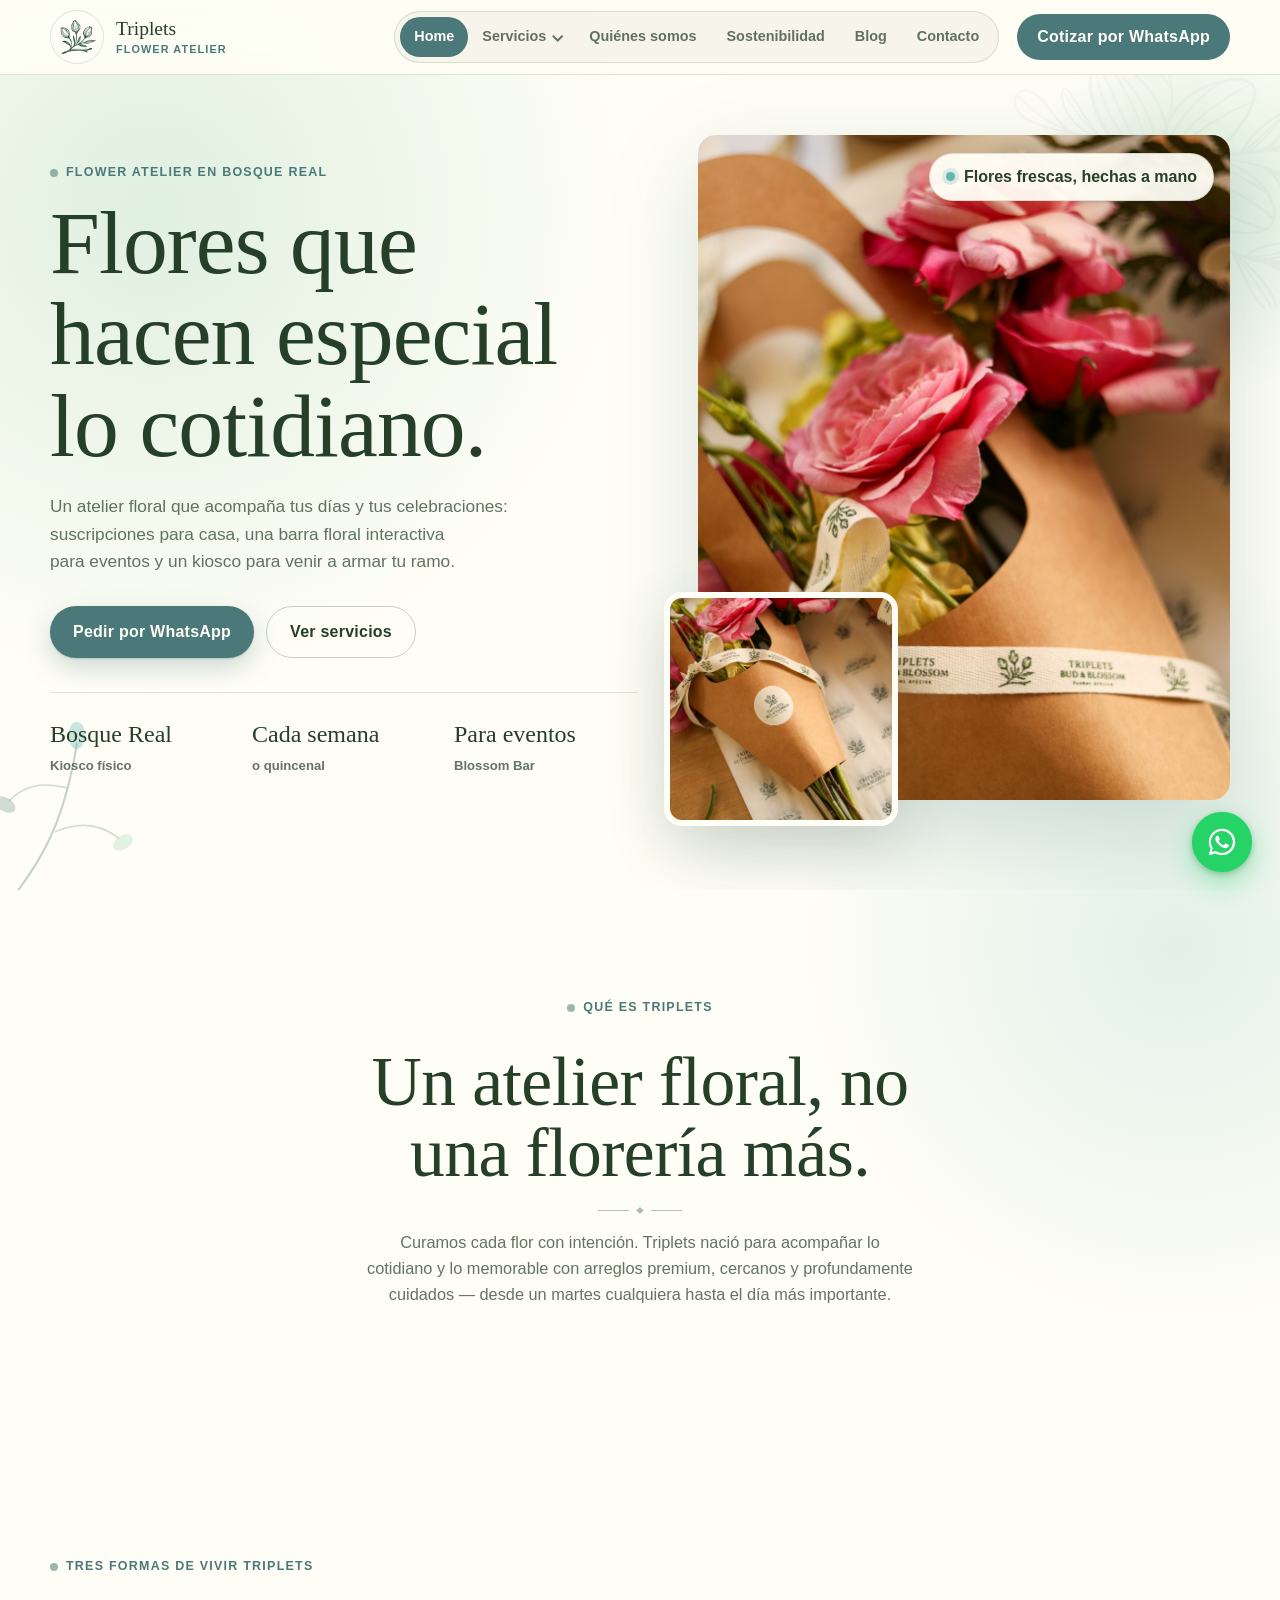
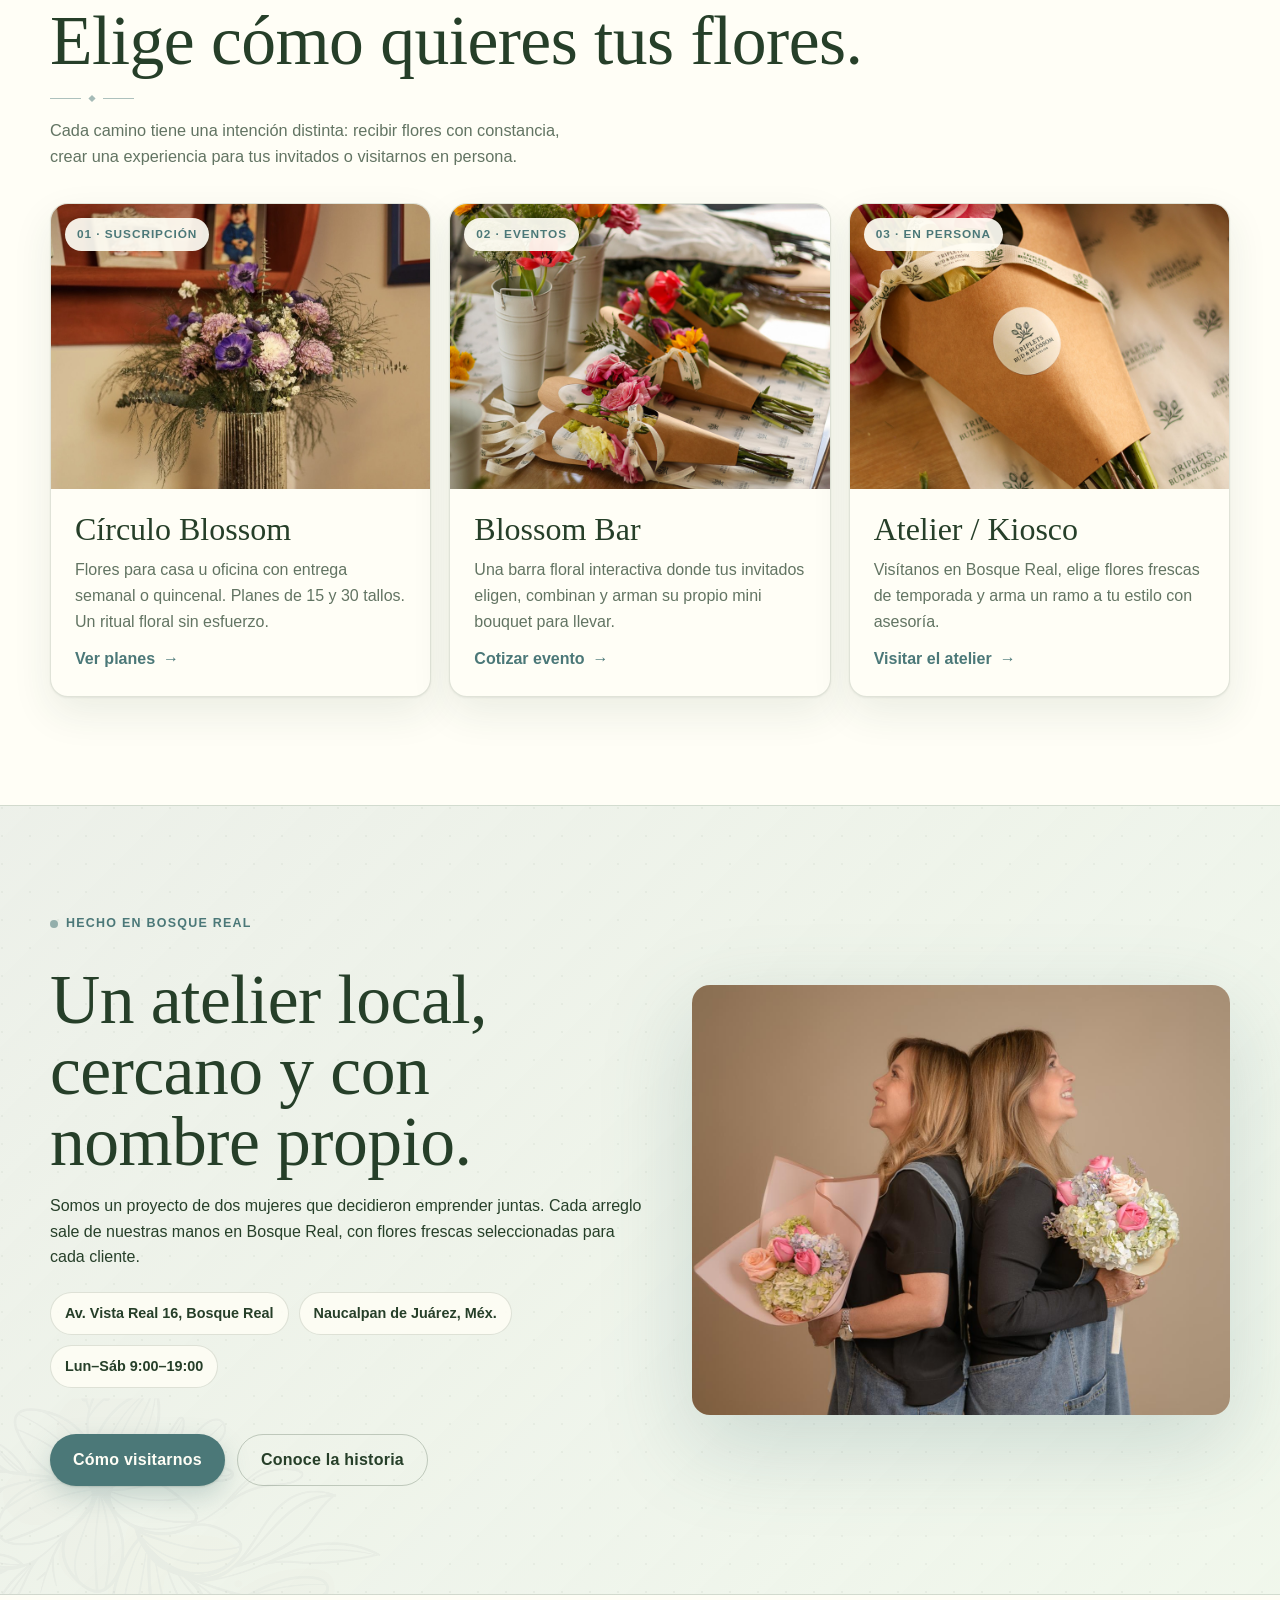
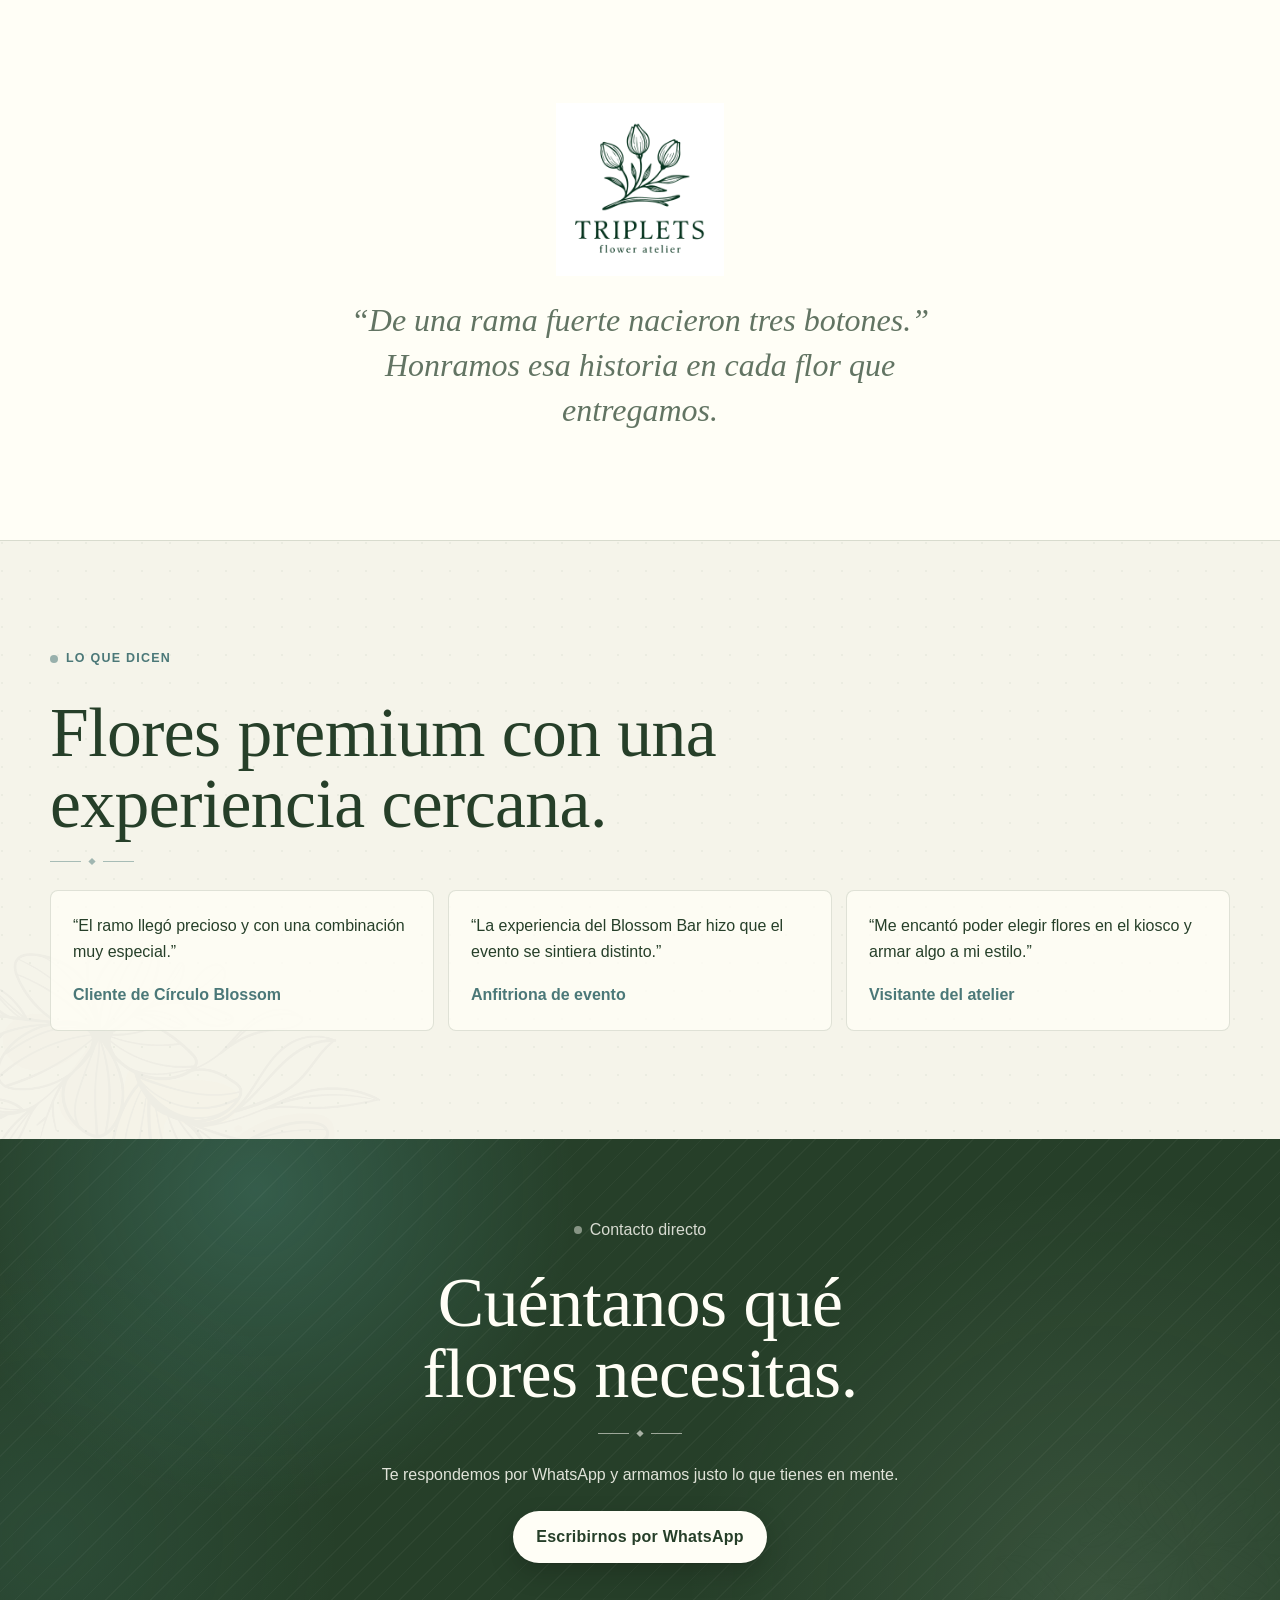
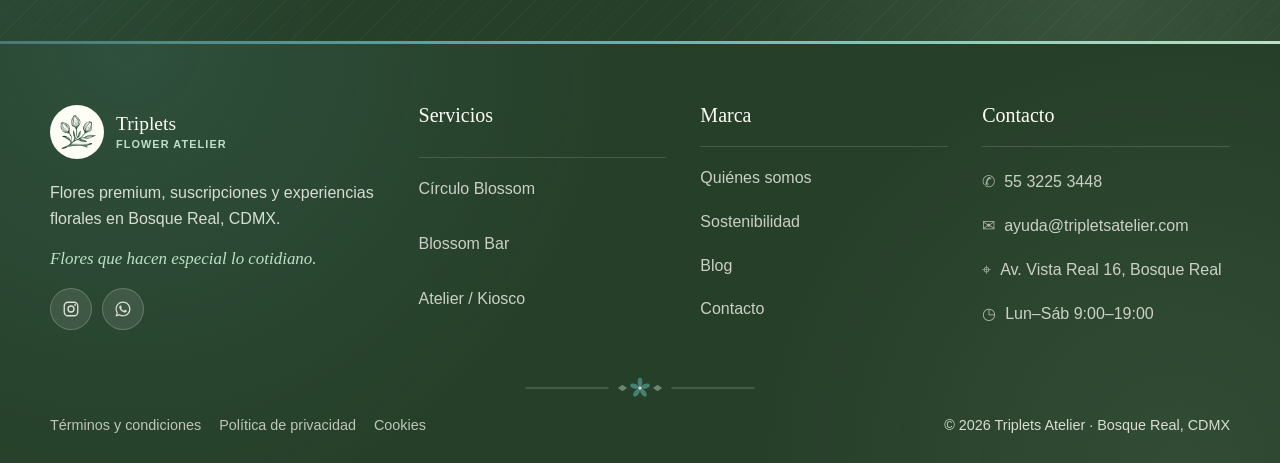
==== commit 21f20fa6: "marcas de agua y boton flotante de whats app (pendiente de revisar)" ====
--- a/index.html
+++ b/index.html
@@ -335,6 +335,10 @@
     </div>
   </footer>
 
+  <a class="wa-fab" href="https://wa.me/525532253448?text=Hola%20Triplets%2C%20quiero%20m%C3%A1s%20informaci%C3%B3n" target="_blank" rel="noopener" aria-label="Escríbenos por WhatsApp">
+    <svg viewBox="0 0 24 24" width="32" height="32" fill="currentColor" aria-hidden="true"><path d="M12.04 2C6.58 2 2.13 6.45 2.13 11.91c0 1.75.46 3.45 1.32 4.95L2 22l5.25-1.38c1.45.79 3.08 1.21 4.79 1.21 5.46 0 9.91-4.45 9.91-9.91C21.95 6.45 17.5 2 12.04 2zm0 18.13c-1.52 0-3.01-.41-4.3-1.18l-.31-.18-3.12.82.83-3.04-.2-.31a8.2 8.2 0 0 1-1.26-4.35c0-4.54 3.7-8.23 8.24-8.23 4.54 0 8.23 3.69 8.23 8.23 0 4.54-3.69 8.42-8.31 8.42zm4.52-6.16c-.25-.12-1.47-.72-1.69-.81-.23-.08-.39-.12-.56.13-.16.25-.64.81-.79.97-.14.17-.29.19-.54.06-.25-.12-1.05-.39-2-1.23-.74-.66-1.24-1.47-1.38-1.72-.14-.25-.02-.38.11-.51.11-.11.25-.29.37-.43.12-.14.16-.25.25-.41.08-.17.04-.31-.02-.43-.06-.12-.56-1.35-.77-1.85-.2-.48-.41-.42-.56-.43h-.48c-.17 0-.43.06-.66.31-.23.25-.86.85-.86 2.07 0 1.22.89 2.4 1.01 2.56.12.17 1.75 2.67 4.23 3.74.59.26 1.05.41 1.41.52.59.19 1.13.16 1.56.1.48-.07 1.47-.6 1.68-1.18.21-.58.21-1.07.14-1.18-.06-.11-.22-.17-.47-.29z"/></svg>
+  </a>
+
   <script src="js/main.js"></script>
 </body>
 </html>
--- a/css/styles-v2-premium.css
+++ b/css/styles-v2-premium.css
@@ -386,3 +386,202 @@
     margin-top: 36px;
   }
 }
+
+/* ===================================================================
+   WATERMARKS FLORALES — identidad en todo el sitio
+   Reutiliza el mismo f1.png que ya distingue a Sostenibilidad,
+   colocado en esquinas con opacidad baja para que se lea como
+   textura elegante, nunca como ruido. Como apunta a clases de
+   sección compartidas, aparece en TODAS las páginas a la vez.
+   =================================================================== */
+
+.how-it-works,
+.trust-block,
+.plans-section,
+.pricing-section,
+.locale-band,
+.gallery-section,
+.story-section,
+.contact-options,
+.experiences,
+.founders-section {
+  overflow: clip;
+}
+
+/* Floral en la esquina superior derecha */
+.story-section::after,
+.plans-section::after,
+.pricing-section::after,
+.gallery-section::after,
+.contact-options::after {
+  background: url("../images/f1.png") no-repeat top right / contain;
+  content: "";
+  height: min(40vw, 360px);
+  opacity: 0.5;
+  pointer-events: none;
+  position: absolute;
+  right: -28px;
+  top: -16px;
+  width: min(44vw, 420px);
+  z-index: -1;
+}
+
+/* Floral en la esquina inferior izquierda (espejo) */
+.how-it-works::after,
+.trust-block::after,
+.locale-band::after,
+.experiences::after,
+.founders-section::after {
+  background: url("../images/f1.png") no-repeat bottom left / contain;
+  bottom: -16px;
+  content: "";
+  height: min(40vw, 360px);
+  left: -28px;
+  opacity: 0.5;
+  pointer-events: none;
+  position: absolute;
+  transform: scaleX(-1);
+  width: min(44vw, 420px);
+  z-index: -1;
+}
+
+/* Watermark floral en el encabezado de cada página (heros) */
+.home-hero::after,
+.page-hero::after {
+  background: url("../images/f1.png") no-repeat top right / contain;
+  content: "";
+  height: min(48vw, 440px);
+  opacity: 0.45;
+  pointer-events: none;
+  position: absolute;
+  right: -24px;
+  top: -10px;
+  width: min(50vw, 480px);
+  z-index: 0;
+}
+
+/* Toque floral suave también en el cierre (CTA oscuro) de cada página */
+.final-cta {
+  position: relative;
+}
+
+.final-cta::after {
+  background: url("../images/f1.png") no-repeat bottom right / contain;
+  bottom: -10px;
+  content: "";
+  height: min(34vw, 300px);
+  opacity: 0.08;
+  pointer-events: none;
+  position: absolute;
+  right: -10px;
+  width: min(38vw, 340px);
+  z-index: 0;
+}
+
+.final-cta-inner {
+  position: relative;
+  z-index: 1;
+}
+
+@media (max-width: 600px) {
+  .story-section::after,
+  .plans-section::after,
+  .pricing-section::after,
+  .gallery-section::after,
+  .contact-options::after,
+  .how-it-works::after,
+  .trust-block::after,
+  .locale-band::after,
+  .experiences::after,
+  .founders-section::after {
+    height: 230px;
+    opacity: 0.4;
+    width: 260px;
+  }
+
+  .home-hero::after,
+  .page-hero::after {
+    opacity: 0.38;
+    width: 280px;
+    height: 260px;
+  }
+}
+
+/* ===================================================================
+   BOTÓN FLOTANTE DE WHATSAPP — visible en todas las páginas
+   =================================================================== */
+
+.wa-fab {
+  align-items: center;
+  background: #25d366;
+  border-radius: 50%;
+  bottom: clamp(16px, 4vw, 28px);
+  box-shadow:
+    0 2px 6px rgba(0, 0, 0, 0.2),
+    0 10px 26px rgba(37, 211, 102, 0.42);
+  color: #fff;
+  display: inline-flex;
+  height: 60px;
+  justify-content: center;
+  position: fixed;
+  right: clamp(16px, 4vw, 28px);
+  transition:
+    transform 300ms var(--ease-premium),
+    box-shadow 300ms var(--ease-premium);
+  width: 60px;
+  z-index: 70;
+}
+
+.wa-fab::before {
+  border: 2px solid rgba(37, 211, 102, 0.55);
+  border-radius: 50%;
+  content: "";
+  inset: 0;
+  position: absolute;
+}
+
+.wa-fab svg {
+  height: 32px;
+  position: relative;
+  width: 32px;
+}
+
+.wa-fab:hover {
+  transform: translateY(-3px) scale(1.05);
+  box-shadow:
+    0 3px 8px rgba(0, 0, 0, 0.24),
+    0 16px 34px rgba(37, 211, 102, 0.5);
+}
+
+.wa-fab:focus-visible {
+  outline: 3px solid rgba(38, 63, 41, 0.6);
+  outline-offset: 3px;
+}
+
+/* Se aparta cuando el menú móvil o un modal del blog están abiertos */
+body.nav-open .wa-fab,
+body.modal-open .wa-fab {
+  opacity: 0;
+  pointer-events: none;
+  transform: scale(0.8);
+}
+
+@media (prefers-reduced-motion: no-preference) {
+  .wa-fab::before {
+    animation: waPulse 2.6s var(--ease-premium) infinite;
+  }
+}
+
+@keyframes waPulse {
+  0% { opacity: 0.7; transform: scale(1); }
+  70% { opacity: 0; transform: scale(1.45); }
+  100% { opacity: 0; transform: scale(1.45); }
+}
+
+@media (prefers-reduced-motion: reduce) {
+  .wa-fab,
+  .wa-fab::before {
+    animation: none !important;
+    transition: none !important;
+  }
+}
